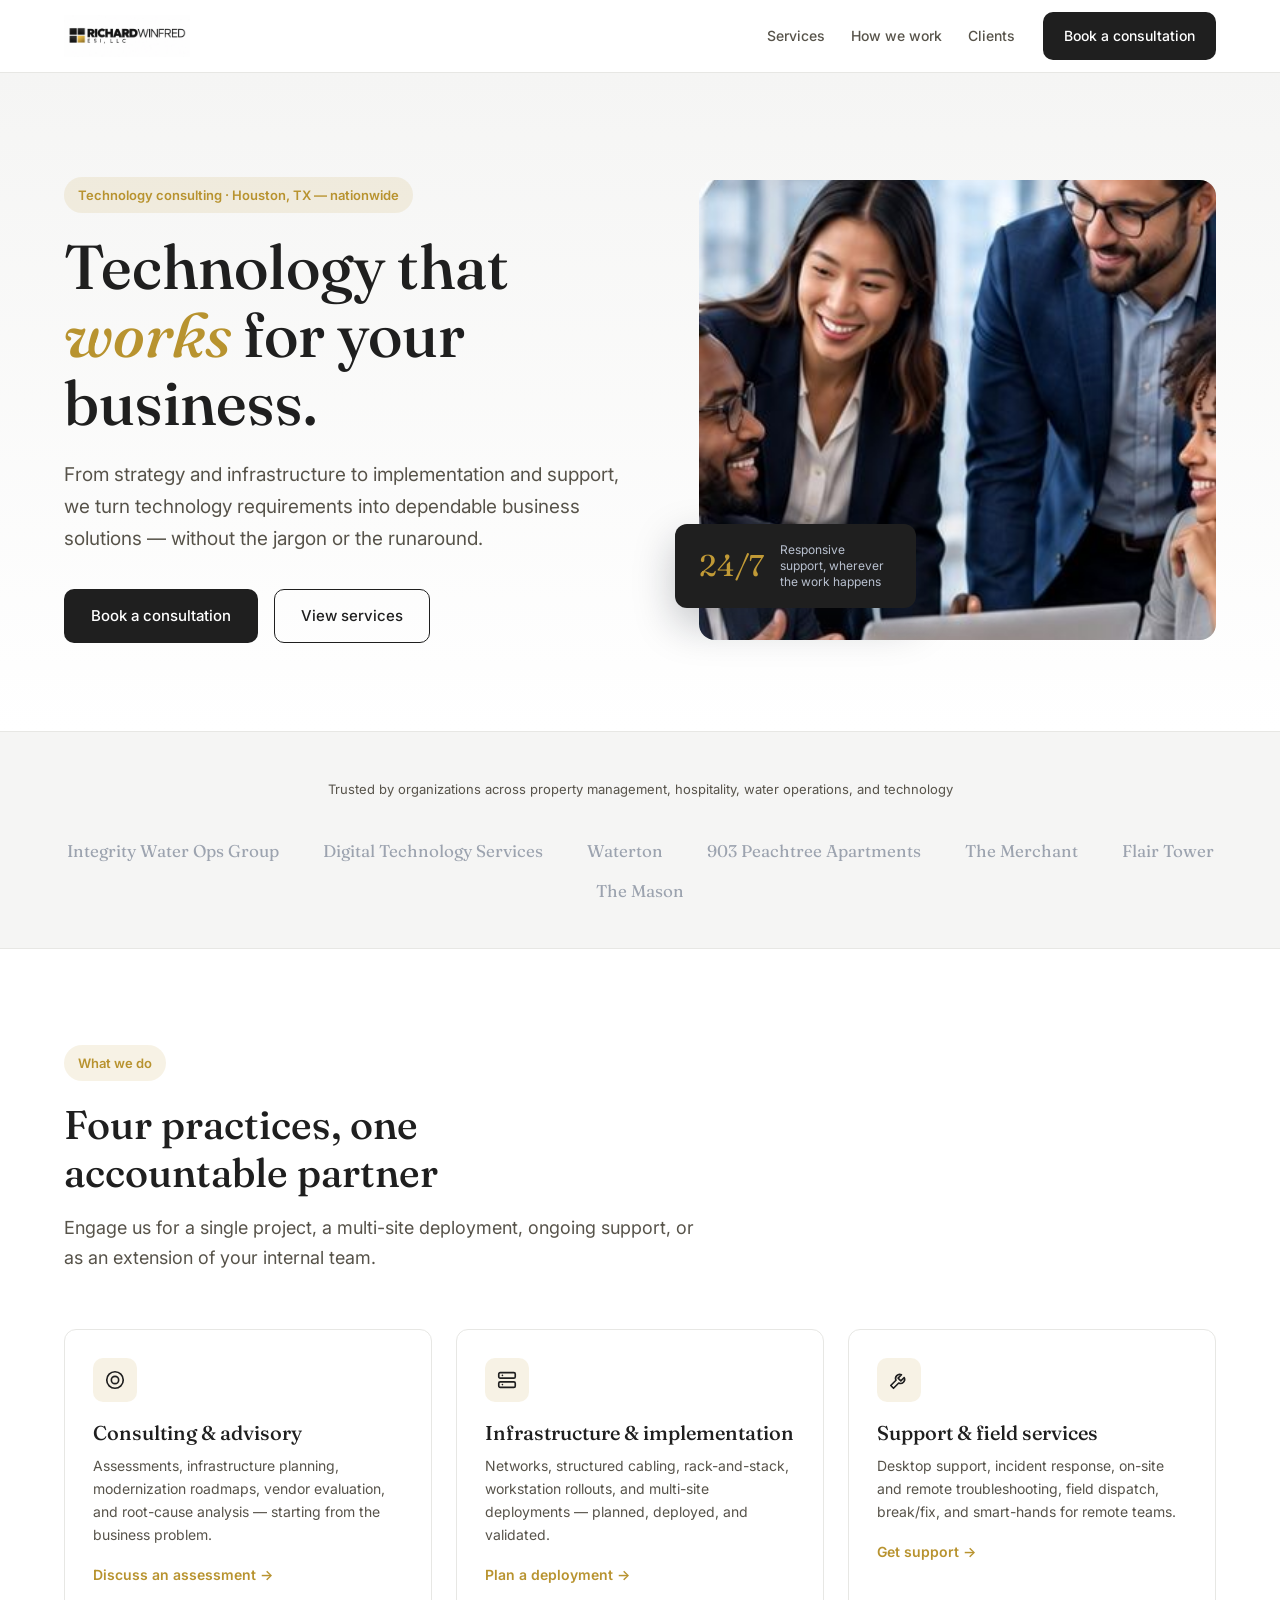
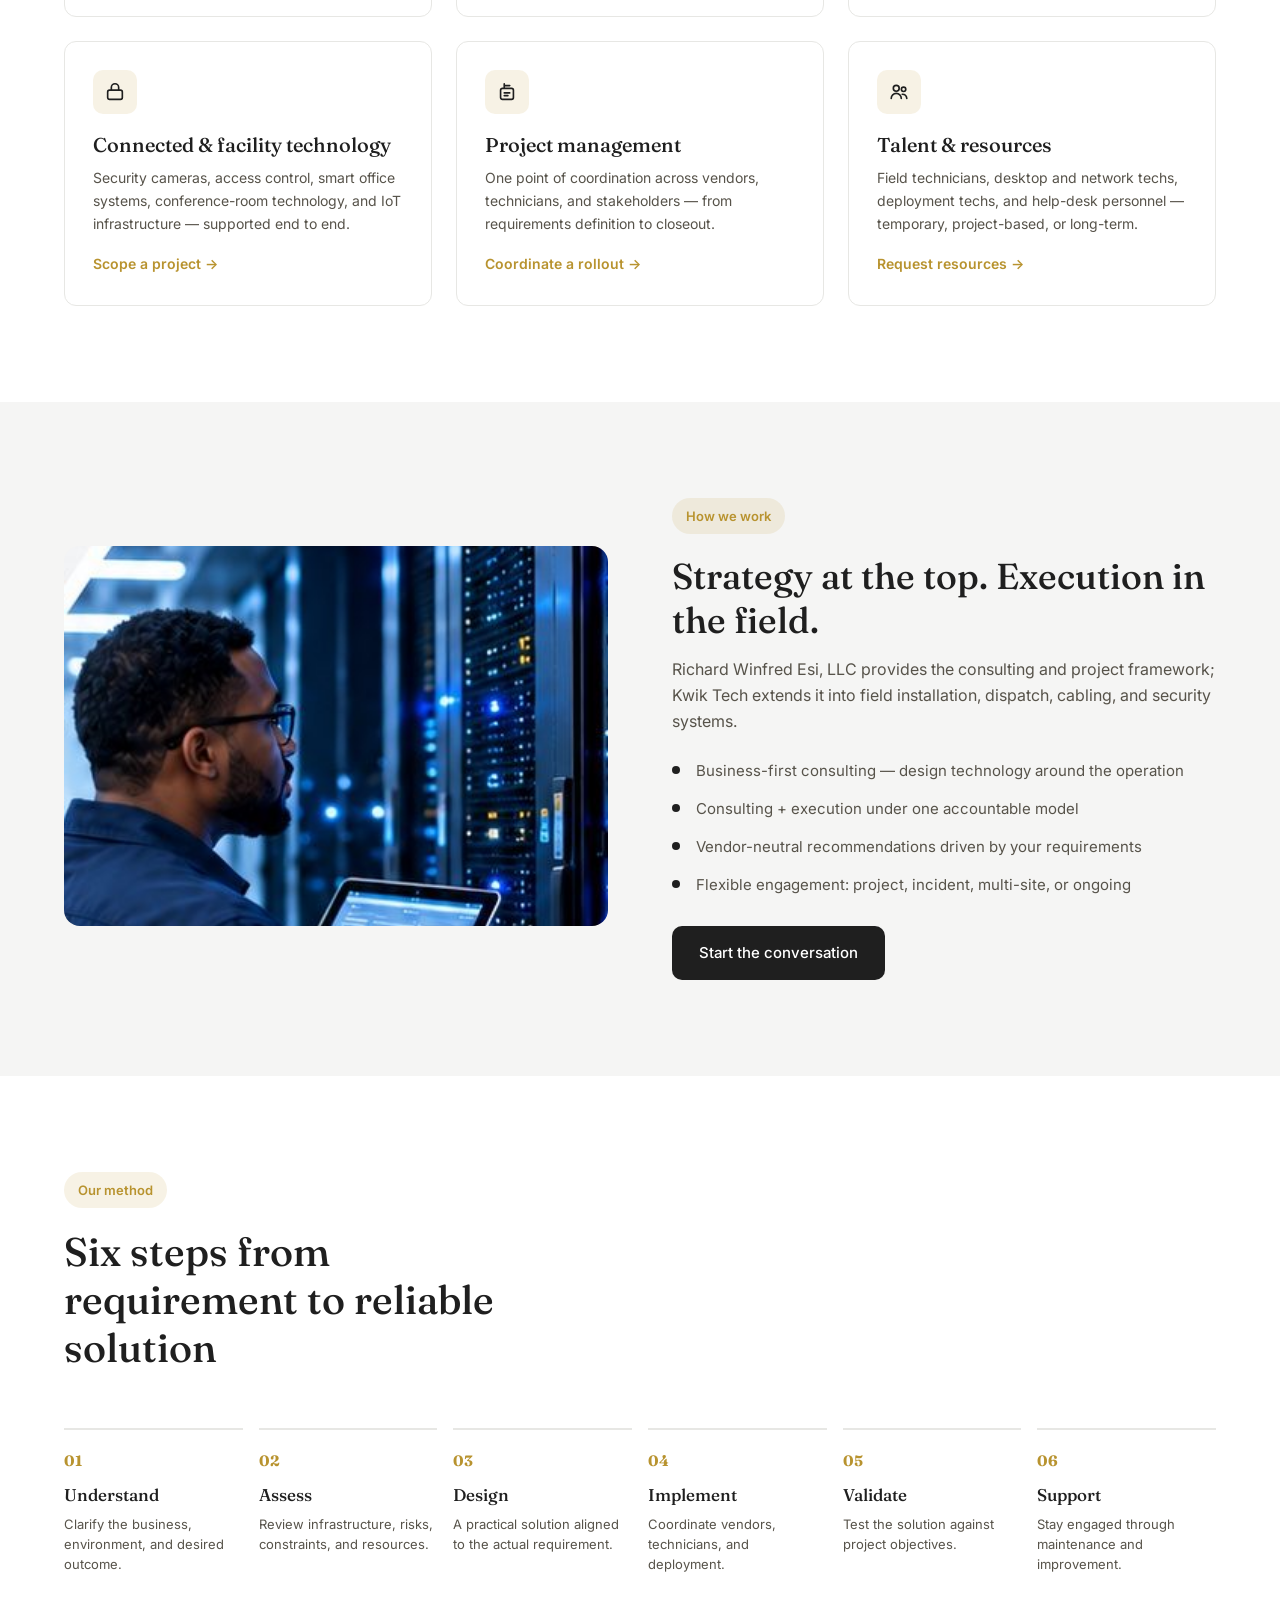
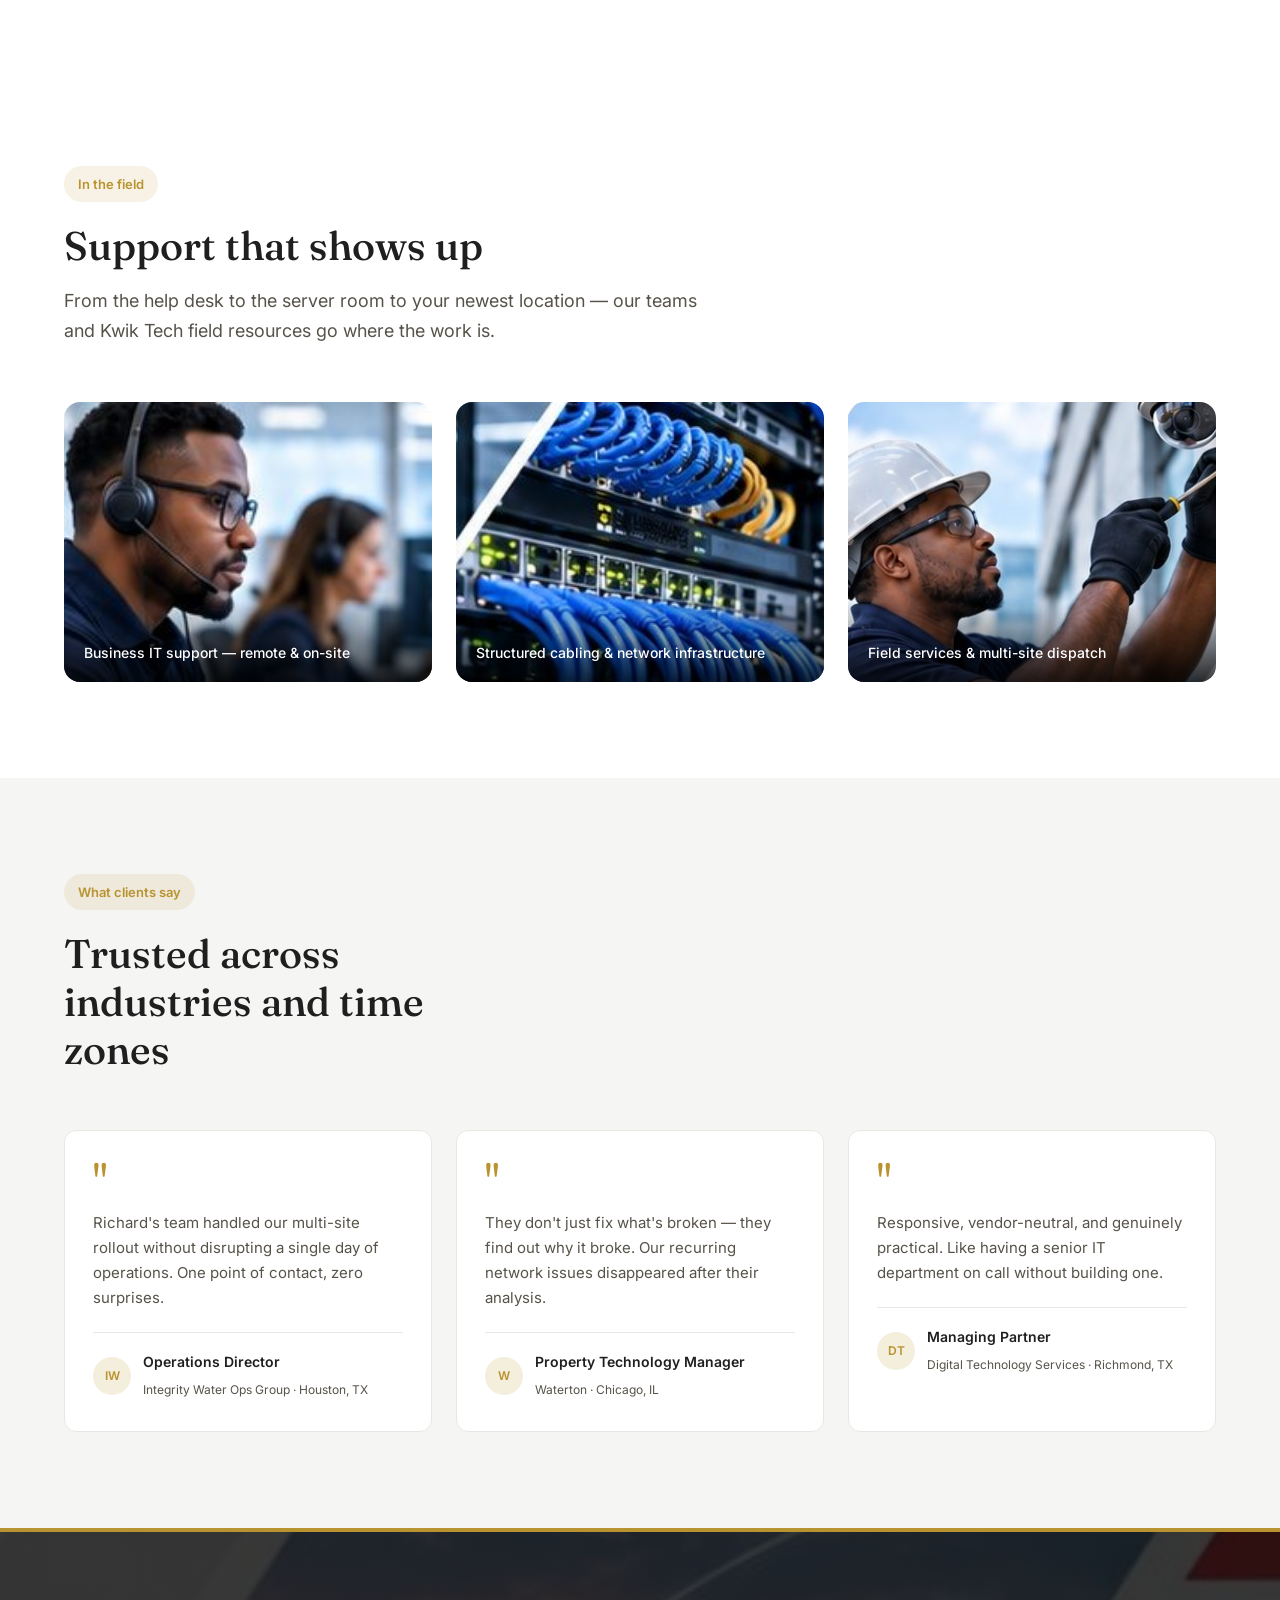
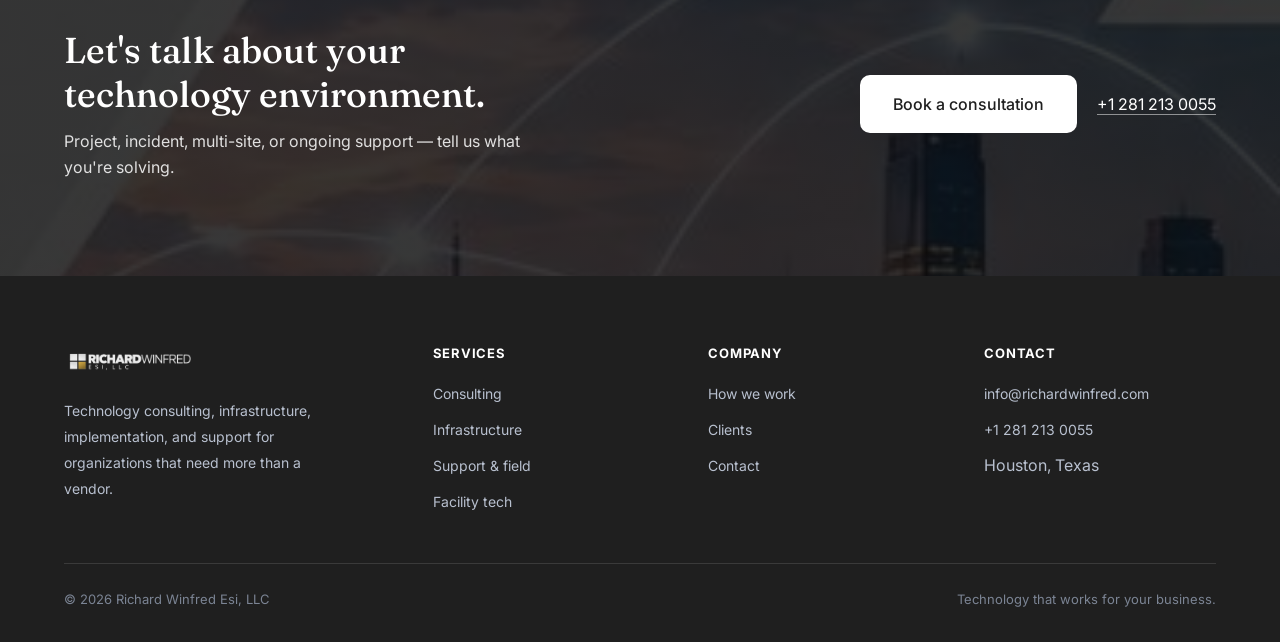
==== index.html @ d6b9a081 "Prepare the static site for an AWS Lightsail deploy. Serve the brochure with nginx and Certbot, and " ====
<!DOCTYPE html>
<html lang="en"><head>
<meta charset="UTF-8"><meta name="viewport" content="width=device-width, initial-scale=1.0">
<title>Richard Winfred Esi, LLC — Technology Consulting, Infrastructure &amp; Support</title>
<meta name="description" content="Houston-based technology consulting, infrastructure, implementation, and support. Richard Winfred Esi, LLC turns technology requirements into dependable business solutions.">
<meta name="theme-color" content="#1f1f1f">
<link rel="canonical" href="https://richardwinfred.com/">
<meta property="og:type" content="website">
<meta property="og:site_name" content="Richard Winfred Esi, LLC">
<meta property="og:title" content="Richard Winfred Esi, LLC — Technology Consulting, Infrastructure &amp; Support">
<meta property="og:description" content="Technology consulting, infrastructure, implementation, and support for organizations that need more than a vendor.">
<meta property="og:url" content="https://richardwinfred.com/">
<meta property="og:image" content="https://richardwinfred.com/assets/img/hero-team.jpg">
<meta name="twitter:card" content="summary_large_image">
<link rel="icon" type="image/png" href="assets/img/favicon.png" sizes="32x32">
<link rel="apple-touch-icon" href="assets/img/apple-touch-icon.png">
<link rel="preconnect" href="https://fonts.googleapis.com">
<link rel="preconnect" href="https://fonts.gstatic.com" crossorigin>
<link href="https://fonts.googleapis.com/css2?family=Fraunces:opsz,wght@9..144,400;9..144,500&family=Inter:wght@400;500;600&display=swap" rel="stylesheet">
<link rel="stylesheet" href="assets/css/style.css"></head><body>
<a class="skip" href="#content">Skip to content</a>

<header><div class="wrap nav">
  <a class="logo" href="#top" aria-label="Richard Winfred Esi, LLC home"><img src="assets/img/logo.png" alt="Richard Winfred Esi, LLC" width="640" height="213"></a>
  <button class="nav-toggle" type="button" aria-expanded="false" aria-controls="site-nav" aria-label="Menu"><span></span><span></span><span></span></button>
  <nav id="site-nav" class="nav-links" aria-label="Primary"><a href="#services">Services</a><a href="#work">How we work</a><a href="#clients">Clients</a></nav>
  <a class="btn btn-p" href="#contact">Book a consultation</a>
</div></header>

<main id="content">

<section class="hero" id="top"><div class="wrap hero-grid">
  <div class="reveal">
    <span class="eyebrow">Technology consulting · Houston, TX — nationwide</span>
    <h1>Technology that <em>works</em> for your business.</h1>
    <p>From strategy and infrastructure to implementation and support, we turn technology requirements into dependable business solutions — without the jargon or the runaround.</p>
    <div class="hero-ctas"><a class="btn btn-p" href="#contact">Book a consultation</a><a class="btn btn-o" href="#services">View services</a></div>
  </div>
  <div class="hero-media reveal">
    <img src="assets/img/hero-team.jpg" alt="Richard Winfred Esi consulting team collaborating with a client" width="349" height="383" fetchpriority="high">
    <div class="hero-badge"><span class="n">24/7</span><span class="c">Responsive support, wherever the work happens</span></div>
  </div>
</div></section>

<div class="trust" id="clients"><div class="wrap reveal">
  <p>Trusted by organizations across property management, hospitality, water operations, and technology</p>
  <div><span>Integrity Water Ops Group</span><span>Digital Technology Services</span><span>Waterton</span><span>903 Peachtree Apartments</span><span>The Merchant</span><span>Flair Tower</span><span>The Mason</span></div>
</div></div>

<section id="services"><div class="wrap">
  <div class="reveal"><span class="eyebrow">What we do</span><h2 class="sec-title">Four practices, one accountable partner</h2>
  <p class="sec-lead">Engage us for a single project, a multi-site deployment, ongoing support, or as an extension of your internal team.</p></div>
  <div class="cards">
    <div class="card reveal"><div class="ic"><svg viewBox="0 0 24 24"><circle cx="12" cy="12" r="9"/><circle cx="12" cy="12" r="4"/></svg></div><h3>Consulting &amp; advisory</h3><p>Assessments, infrastructure planning, modernization roadmaps, vendor evaluation, and root-cause analysis — starting from the business problem.</p><a href="#contact">Discuss an assessment →</a></div>
    <div class="card reveal"><div class="ic"><svg viewBox="0 0 24 24"><rect x="3" y="4" width="18" height="6" rx="1.5"/><rect x="3" y="14" width="18" height="6" rx="1.5"/><path d="M7 7h.01M7 17h.01"/></svg></div><h3>Infrastructure &amp; implementation</h3><p>Networks, structured cabling, rack-and-stack, workstation rollouts, and multi-site deployments — planned, deployed, and validated.</p><a href="#contact">Plan a deployment →</a></div>
    <div class="card reveal"><div class="ic"><svg viewBox="0 0 24 24"><path d="M14.7 6.3a4.5 4.5 0 0 0-6 6L3 18l3 3 5.7-5.7a4.5 4.5 0 0 0 6-6L14 13l-3-3 3.7-3.7z"/></svg></div><h3>Support &amp; field services</h3><p>Desktop support, incident response, on-site and remote troubleshooting, field dispatch, break/fix, and smart-hands for remote teams.</p><a href="#contact">Get support →</a></div>
    <div class="card reveal"><div class="ic"><svg viewBox="0 0 24 24"><rect x="4" y="10" width="16" height="10" rx="2"/><path d="M8 10V7a4 4 0 0 1 8 0v3"/></svg></div><h3>Connected &amp; facility technology</h3><p>Security cameras, access control, smart office systems, conference-room technology, and IoT infrastructure — supported end to end.</p><a href="#contact">Scope a project →</a></div>
    <div class="card reveal"><div class="ic"><svg viewBox="0 0 24 24"><path d="M9 5h6M9 3v4"/><rect x="5" y="8" width="14" height="12" rx="2"/><path d="M9 13h6M9 16h4"/></svg></div><h3>Project management</h3><p>One point of coordination across vendors, technicians, and stakeholders — from requirements definition to closeout.</p><a href="#contact">Coordinate a rollout →</a></div>
    <div class="card reveal"><div class="ic"><svg viewBox="0 0 24 24"><circle cx="9" cy="8" r="3.2"/><path d="M3.5 19a5.5 5.5 0 0 1 11 0"/><circle cx="17" cy="9" r="2.4"/><path d="M15.5 14.5a5 5 0 0 1 5 4.5"/></svg></div><h3>Talent &amp; resources</h3><p>Field technicians, desktop and network techs, deployment techs, and help-desk personnel — temporary, project-based, or long-term.</p><a href="#contact">Request resources →</a></div>
  </div>
</div></section>

<section class="feature" id="work"><div class="wrap feature-in">
  <div class="reveal"><img src="assets/img/feature-server.jpg" alt="Engineer reviewing infrastructure in a server room" width="360" height="270"></div>
  <div class="reveal">
    <span class="eyebrow">How we work</span>
    <h2>Strategy at the top. Execution in the field.</h2>
    <p class="lead">Richard Winfred Esi, LLC provides the consulting and project framework; Kwik Tech extends it into field installation, dispatch, cabling, and security systems.</p>
    <ul><li>Business-first consulting — design technology around the operation</li><li>Consulting + execution under one accountable model</li><li>Vendor-neutral recommendations driven by your requirements</li><li>Flexible engagement: project, incident, multi-site, or ongoing</li></ul>
    <a class="btn btn-p" href="#contact">Start the conversation</a>
  </div>
</div></section>

<section><div class="wrap">
  <div class="reveal"><span class="eyebrow">Our method</span><h2 class="sec-title">Six steps from requirement to reliable solution</h2></div>
  <div class="steps">
    <div class="step reveal"><b>01</b><h3>Understand</h3><p>Clarify the business, environment, and desired outcome.</p></div>
    <div class="step reveal"><b>02</b><h3>Assess</h3><p>Review infrastructure, risks, constraints, and resources.</p></div>
    <div class="step reveal"><b>03</b><h3>Design</h3><p>A practical solution aligned to the actual requirement.</p></div>
    <div class="step reveal"><b>04</b><h3>Implement</h3><p>Coordinate vendors, technicians, and deployment.</p></div>
    <div class="step reveal"><b>05</b><h3>Validate</h3><p>Test the solution against project objectives.</p></div>
    <div class="step reveal"><b>06</b><h3>Support</h3><p>Stay engaged through maintenance and improvement.</p></div>
  </div>
</div></section>

<section><div class="wrap">
  <div class="reveal"><span class="eyebrow">In the field</span><h2 class="sec-title">Support that shows up</h2>
  <p class="sec-lead">From the help desk to the server room to your newest location — our teams and Kwik Tech field resources go where the work is.</p></div>
  <div class="pstrip">
    <figure class="reveal"><img src="assets/img/field-support.jpg" alt="Business IT support team" width="415" height="155"><figcaption>Business IT support — remote &amp; on-site</figcaption></figure>
    <figure class="reveal"><img src="assets/img/field-cabling.jpg" alt="Structured cabling and network infrastructure" width="245" height="270"><figcaption>Structured cabling &amp; network infrastructure</figcaption></figure>
    <figure class="reveal"><img src="assets/img/field-install.jpg" alt="Field technician installing a security camera" width="351" height="360"><figcaption>Field services &amp; multi-site dispatch</figcaption></figure>
  </div>
</div></section>

<section class="band"><div class="wrap">
  <div class="reveal"><span class="eyebrow">What clients say</span><h2 class="sec-title">Trusted across industries and time zones</h2></div>
  <div class="quotes">
    <div class="quote reveal"><span class="qm">"</span><p>Richard's team handled our multi-site rollout without disrupting a single day of operations. One point of contact, zero surprises.</p><div class="who"><span class="avatar">IW</span><div><b>Operations Director</b><span>Integrity Water Ops Group · Houston, TX</span></div></div></div>
    <div class="quote reveal"><span class="qm">"</span><p>They don't just fix what's broken — they find out why it broke. Our recurring network issues disappeared after their analysis.</p><div class="who"><span class="avatar">W</span><div><b>Property Technology Manager</b><span>Waterton · Chicago, IL</span></div></div></div>
    <div class="quote reveal"><span class="qm">"</span><p>Responsive, vendor-neutral, and genuinely practical. Like having a senior IT department on call without building one.</p><div class="who"><span class="avatar">DT</span><div><b>Managing Partner</b><span>Digital Technology Services · Richmond, TX</span></div></div></div>
  </div>
</div></section>

<section class="cta" id="contact"><div class="wrap cta-in">
  <div class="reveal"><h2>Let's talk about your technology environment.</h2><p>Project, incident, multi-site, or ongoing support — tell us what you're solving.</p></div>
  <div class="reveal"><a class="btn btn-w" href="mailto:info@richardwinfred.com">Book a consultation</a><a class="tel" href="tel:+12812130055">+1 281 213 0055</a></div>
</div></section>

</main>

<footer><div class="wrap">
  <div class="fg">
    <div><img class="fb-logo" src="assets/img/logo-white.png" alt="Richard Winfred Esi, LLC" width="640" height="213"><p>Technology consulting, infrastructure, implementation, and support for organizations that need more than a vendor.</p></div>
    <div><h4>Services</h4><ul><li><a href="#services">Consulting</a></li><li><a href="#services">Infrastructure</a></li><li><a href="#services">Support &amp; field</a></li><li><a href="#services">Facility tech</a></li></ul></div>
    <div><h4>Company</h4><ul><li><a href="#work">How we work</a></li><li><a href="#clients">Clients</a></li><li><a href="#contact">Contact</a></li></ul></div>
    <div><h4>Contact</h4><ul><li><a href="mailto:info@richardwinfred.com">info@richardwinfred.com</a></li><li><a href="tel:+12812130055">+1 281 213 0055</a></li><li>Houston, Texas</li></ul></div>
  </div>
  <div class="fbot"><span>© 2026 Richard Winfred Esi, LLC</span><span>Technology that works for your business.</span></div>
</div></footer>

<script src="assets/js/main.js"></script>
</body></html>
---- assets/css/style.css ----
:root{--paper:#ffffff;--muted:#f5f5f4;--ink:#1f1f1f;--ink2:#57534a;--cobalt:#1f1f1f;--cobalt2:#000000;--gold:#b8932f;--gold2:#c19a36;--tint:rgba(184,147,47,.12);--line:#e7e7e4}
*{margin:0;padding:0;box-sizing:border-box}
body{font-family:"Inter",system-ui,sans-serif;font-size:16px;line-height:26px;color:var(--ink2);background:var(--paper);-webkit-font-smoothing:antialiased}
h1,h2,h3{font-family:"Fraunces",Georgia,serif;font-weight:500;color:var(--ink)}
.wrap{max-width:1200px;margin:0 auto;padding:0 24px}
section{padding:96px 0}
.eyebrow{display:inline-block;font-size:13px;font-weight:600;color:var(--gold);background:rgba(184,147,47,.12);border-radius:999px;padding:5px 14px;margin-bottom:20px}
.sec-title{font-size:40px;line-height:48px;max-width:18ch}
.sec-lead{font-size:18px;line-height:30px;max-width:58ch;margin-top:16px}
.btn{display:inline-flex;align-items:center;gap:8px;font-size:15px;font-weight:500;padding:13px 26px;border-radius:10px;text-decoration:none;transition:all .2s;border:1px solid transparent;cursor:pointer}
.btn-p{background:var(--cobalt);color:#fff}.btn-p:hover{background:var(--cobalt2)}
.btn-o{border-color:var(--ink);color:var(--ink)}.btn-o:hover{background:var(--ink);color:#fff}
.reveal{opacity:0;transform:translateY(24px);transition:opacity .55s ease,transform .55s ease}
.reveal.in{opacity:1;transform:none}
@media (scripting: none),(prefers-reduced-motion: reduce){.reveal{opacity:1;transform:none;transition:none}}
.skip{position:absolute;left:12px;top:12px;transform:translateY(-150%);background:#fff;color:var(--ink);padding:8px 12px;border-radius:8px;z-index:200;text-decoration:none}
.skip:focus{transform:none}
a:focus-visible,button:focus-visible{outline:2px solid var(--gold);outline-offset:3px}
section,.trust{scroll-margin-top:84px}
header{position:sticky;top:0;z-index:100;background:rgba(255,255,255,.92);backdrop-filter:blur(10px);border-bottom:1px solid var(--line)}
.nav{display:flex;align-items:center;height:72px;gap:28px}
.logo{font-family:"Fraunces",serif;font-size:20px;color:var(--ink);text-decoration:none;white-space:nowrap}
.logo img{height:42px;width:auto;display:block}
.logo span{color:var(--cobalt)}
.nav-toggle{display:none;margin-left:auto;width:42px;height:42px;border:1px solid var(--line);border-radius:10px;background:#fff;cursor:pointer;align-items:center;justify-content:center;flex-direction:column;gap:5px;padding:0}
.nav-toggle span{display:block;width:18px;height:2px;background:var(--ink);border-radius:1px;transition:transform .2s,opacity .2s}
.nav-toggle.is-open span:nth-child(1){transform:translateY(7px) rotate(45deg)}
.nav-toggle.is-open span:nth-child(2){opacity:0}
.nav-toggle.is-open span:nth-child(3){transform:translateY(-7px) rotate(-45deg)}
.nav-links{display:flex;gap:26px;margin-left:auto}
.nav-links a{font-size:14px;font-weight:500;color:var(--ink2);text-decoration:none}
.nav-links a:hover{color:var(--ink)}
.nav .btn{padding:10px 20px;font-size:14px}
.nav-end{margin-left:auto}
.hero{padding:104px 0 88px;background:linear-gradient(180deg,var(--muted),var(--paper))}
.hero-grid{display:grid;grid-template-columns:1.05fr .95fr;gap:64px;align-items:center}
.hero h1{font-size:62px;line-height:68px}
.hero h1 em{font-style:italic;color:var(--gold)}
.hero p{font-size:19px;line-height:32px;margin-top:22px;max-width:50ch}
.hero-ctas{display:flex;gap:16px;margin-top:34px;flex-wrap:wrap}
.hero-media{position:relative}
.hero-media img{width:100%;height:460px;object-fit:cover;border-radius:16px;display:block}
.hero-badge{position:absolute;left:-24px;bottom:32px;background:var(--ink);color:#fff;border-radius:12px;padding:18px 24px;display:flex;gap:16px;align-items:center;box-shadow:0 16px 40px rgba(17,24,39,.25)}
.hero-badge .n{font-family:"Fraunces",serif;font-size:30px;color:#c19a36}
.hero-badge .c{font-size:12px;line-height:16px;color:#b8c0cf;max-width:14ch}
.pstrip{display:grid;grid-template-columns:repeat(3,1fr);gap:24px;margin-top:56px}
.pstrip figure{border-radius:16px;overflow:hidden;position:relative}
.pstrip img{width:100%;height:280px;object-fit:cover;display:block;transition:transform .4s ease}
.pstrip figure:hover img{transform:scale(1.04)}
.pstrip figcaption{position:absolute;left:0;right:0;bottom:0;background:linear-gradient(transparent,rgba(0,0,0,.78));color:#fff;font-size:14px;font-weight:500;padding:38px 20px 16px}
.trust{padding:44px 0;background:var(--muted);border-block:1px solid var(--line)}
.trust p{font-size:13px;text-align:center;margin-bottom:22px}
.trust div{display:flex;flex-wrap:wrap;justify-content:center;gap:14px 44px}
.trust span{font-family:"Fraunces",serif;font-size:17px;color:#9ca3af;transition:color .2s}
.trust span:hover{color:var(--ink)}
.cards{display:grid;grid-template-columns:repeat(3,1fr);gap:24px;margin-top:56px}
.card{border:1px solid var(--line);border-radius:12px;padding:28px;background:#fff;transition:all .2s;position:relative;overflow:hidden}
.card::before{content:"";position:absolute;inset:0 0 auto 0;height:3px;background:var(--gold);transform:scaleX(0);transform-origin:left;transition:transform .25s}
.card:hover{transform:translateY(-4px);box-shadow:0 12px 28px rgba(17,24,39,.08)}
.card:hover::before{transform:scaleX(1)}
.card .ic{width:44px;height:44px;border-radius:10px;background:var(--tint);display:flex;align-items:center;justify-content:center;margin-bottom:18px}
.card .ic svg{width:22px;height:22px;stroke:var(--cobalt);fill:none;stroke-width:1.8;stroke-linecap:round;stroke-linejoin:round}
.card h3{font-size:20px;margin-bottom:8px}
.card p{font-size:14px;line-height:23px}
.card a{display:inline-block;font-size:14px;font-weight:600;color:var(--gold);text-decoration:none;margin-top:16px}
.feature{background:var(--muted)}
.feature-in{display:grid;grid-template-columns:1fr 1fr;gap:64px;align-items:center}
.feature img{width:100%;height:380px;object-fit:cover;border-radius:16px}
.feature h2{font-size:36px;line-height:44px}
.feature .lead{margin-top:14px}
.feature .btn{margin-top:28px}
.feature ul{list-style:none;margin-top:24px;display:flex;flex-direction:column;gap:12px}
.feature li{font-size:15px;padding-left:24px;position:relative}
.feature li::before{content:"";position:absolute;left:0;top:8px;width:8px;height:8px;border-radius:50%;background:var(--cobalt)}
.steps{display:grid;grid-template-columns:repeat(6,1fr);gap:16px;margin-top:56px}
.step{border-top:2px solid var(--line);padding-top:18px;transition:border-color .2s}
.step:hover{border-color:var(--gold)}
.step b{font-family:"Fraunces",serif;font-size:15px;color:var(--gold);display:block;margin-bottom:8px}
.step h3{font-size:17px;margin-bottom:6px}
.step p{font-size:13px;line-height:20px}
.quotes{display:grid;grid-template-columns:repeat(3,1fr);gap:24px;margin-top:56px}
.quote{border:1px solid var(--line);border-radius:12px;padding:28px;background:#fff}
.quote .qm{font-family:"Fraunces",serif;font-size:44px;line-height:1;color:var(--gold)}
.quote p{font-size:15px;line-height:25px;margin-top:6px}
.quote .who{display:flex;gap:12px;align-items:center;margin-top:22px;padding-top:16px;border-top:1px solid var(--line)}
.avatar{width:38px;height:38px;border-radius:50%;background:rgba(184,147,47,.16);color:var(--gold);display:flex;align-items:center;justify-content:center;font-size:13px;font-weight:600}
.quote .who b{display:block;font-size:14px;color:var(--ink);font-weight:600}
.quote .who span{font-size:12px}
.band{background:var(--muted)}
.cta{background-color:var(--cobalt);background-image:linear-gradient(rgba(12,12,12,.82),rgba(12,12,12,.82)),url("../img/cta-city.jpg");background-size:cover;background-position:center 35%;color:#fff;border-top:4px solid var(--gold)}
.cta-in{display:flex;align-items:center;justify-content:space-between;gap:48px;flex-wrap:wrap}
.cta h2{color:#fff;font-size:36px;line-height:44px;max-width:20ch}
.cta p{color:rgba(255,255,255,.85);margin-top:12px;max-width:50ch}
.btn-w{background:#fff;color:var(--ink);font-size:16px;padding:15px 32px}
.btn-w:hover{background:var(--muted)}
.cta a.tel{color:#fff;text-decoration:none;border-bottom:1px solid rgba(255,255,255,.5);margin-left:20px}
footer{background:#1f1f1f;color:#b8c0cf;padding:64px 0 30px}
.fg{display:grid;grid-template-columns:1.4fr 1fr 1fr 1fr;gap:44px}
.fb-logo{height:44px;width:auto;display:block}
.fb{font-family:"Fraunces",serif;font-size:20px;color:#fff}.fb span{color:#7ea0f5}
.fg p{font-size:14px;margin-top:14px;max-width:32ch}
.fg h4{color:#fff;font-size:13px;text-transform:uppercase;letter-spacing:.06em;margin-bottom:14px}
.fg ul{list-style:none;display:flex;flex-direction:column;gap:9px}
.fg a{color:#b8c0cf;text-decoration:none;font-size:14px}
.fg a:hover{color:#fff}
.fbot{border-top:1px solid rgba(255,255,255,.12);margin-top:48px;padding-top:22px;display:flex;justify-content:space-between;flex-wrap:wrap;gap:12px;font-size:13px;color:#7b8494}
.missing{min-height:70vh;display:flex;flex-direction:column;justify-content:center;padding:72px 0}
.missing h1{font-size:44px;line-height:52px;margin:16px 0 12px}
.missing p{max-width:46ch}
.missing .btn{margin-top:28px;align-self:flex-start}
@media(max-width:960px){section{padding:72px 0}.hero-grid,.feature-in{grid-template-columns:1fr;gap:40px}.hero h1{font-size:44px;line-height:50px}.sec-title{font-size:32px;line-height:40px}.cards,.quotes{grid-template-columns:1fr 1fr}.steps{grid-template-columns:1fr 1fr}.fg{grid-template-columns:1fr 1fr}.nav{flex-wrap:wrap;height:auto;min-height:72px}.nav-toggle{display:inline-flex}.nav-links{display:none;flex-basis:100%;flex-direction:column;gap:0;margin:0 0 8px;padding-top:8px;border-top:1px solid var(--line)}.nav-links.is-open{display:flex}.nav-links a{padding:12px 0}.nav .btn{margin-left:10px}.nav .nav-end{margin-left:auto}}
@media(max-width:640px){.pstrip{grid-template-columns:1fr}.cards,.quotes,.steps,.fg{grid-template-columns:1fr}.hero-media img{height:300px}.hero-badge{left:12px;right:12px;bottom:12px}}
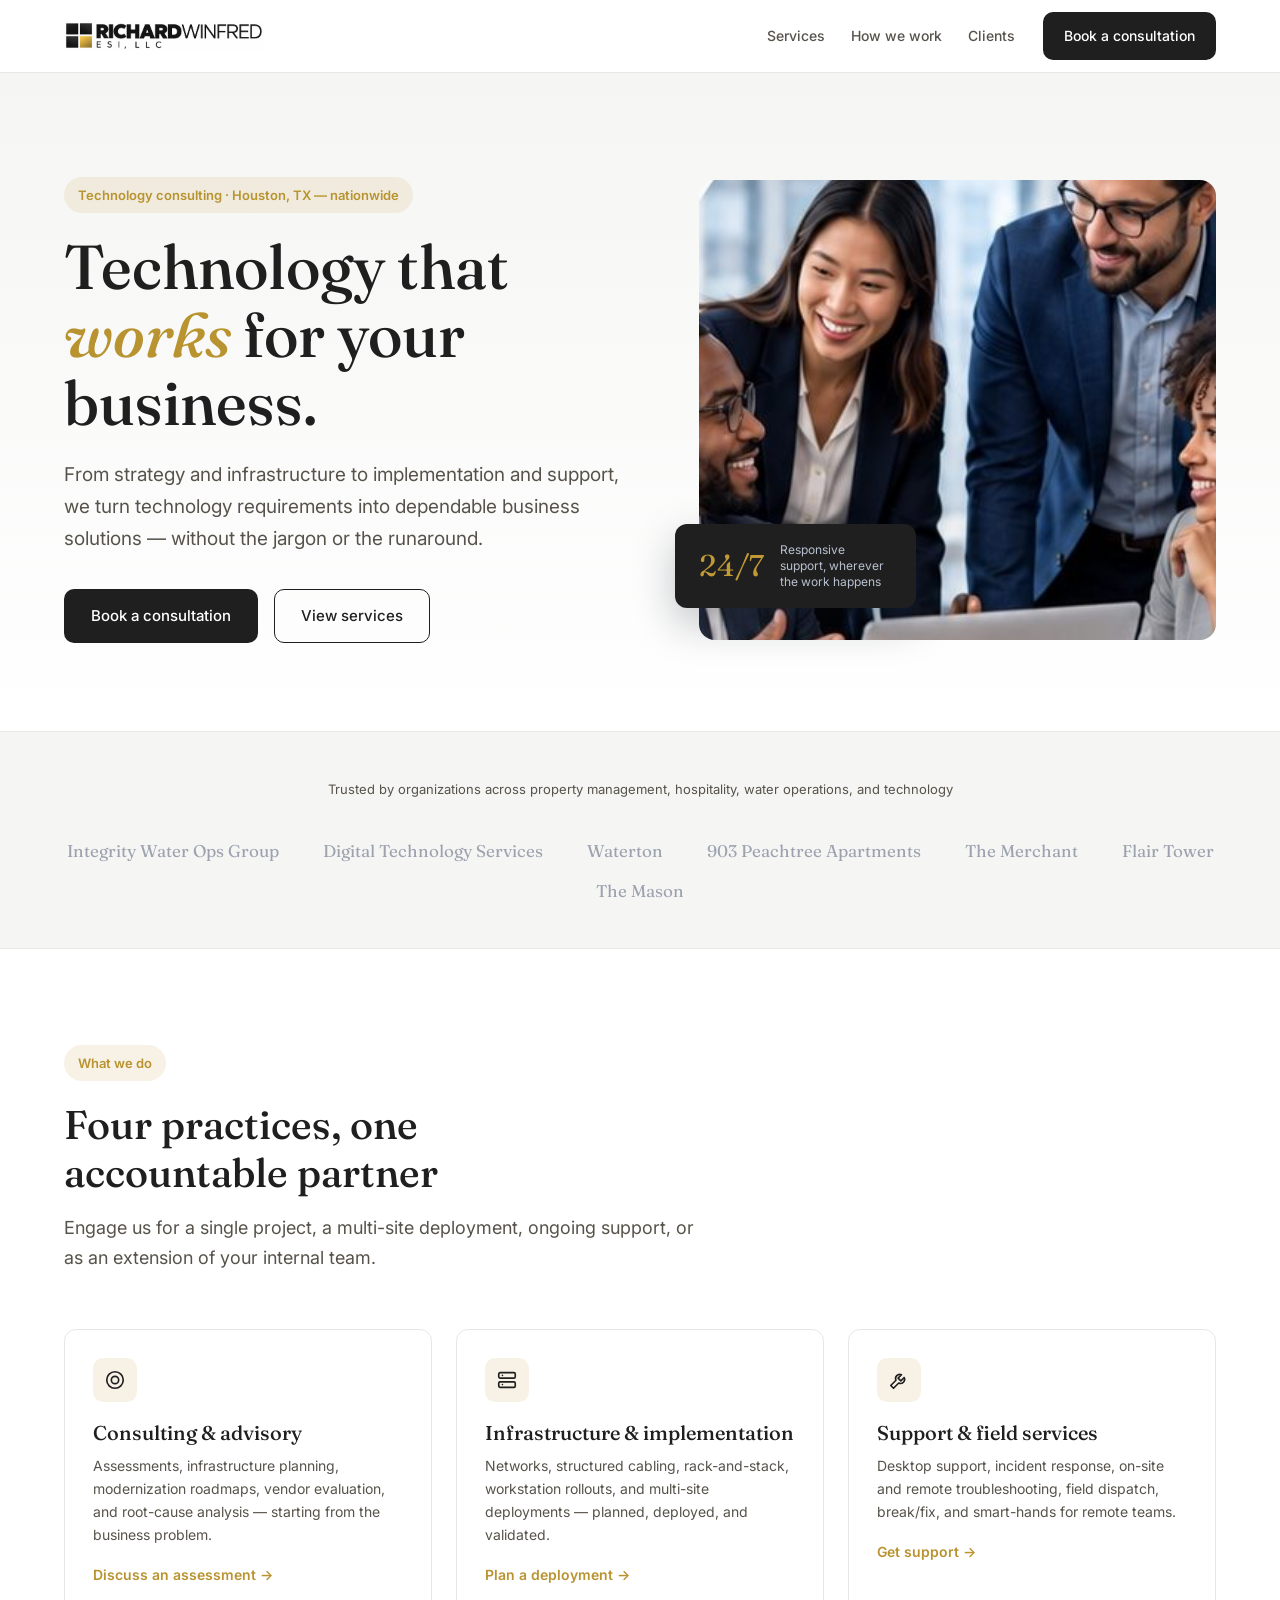
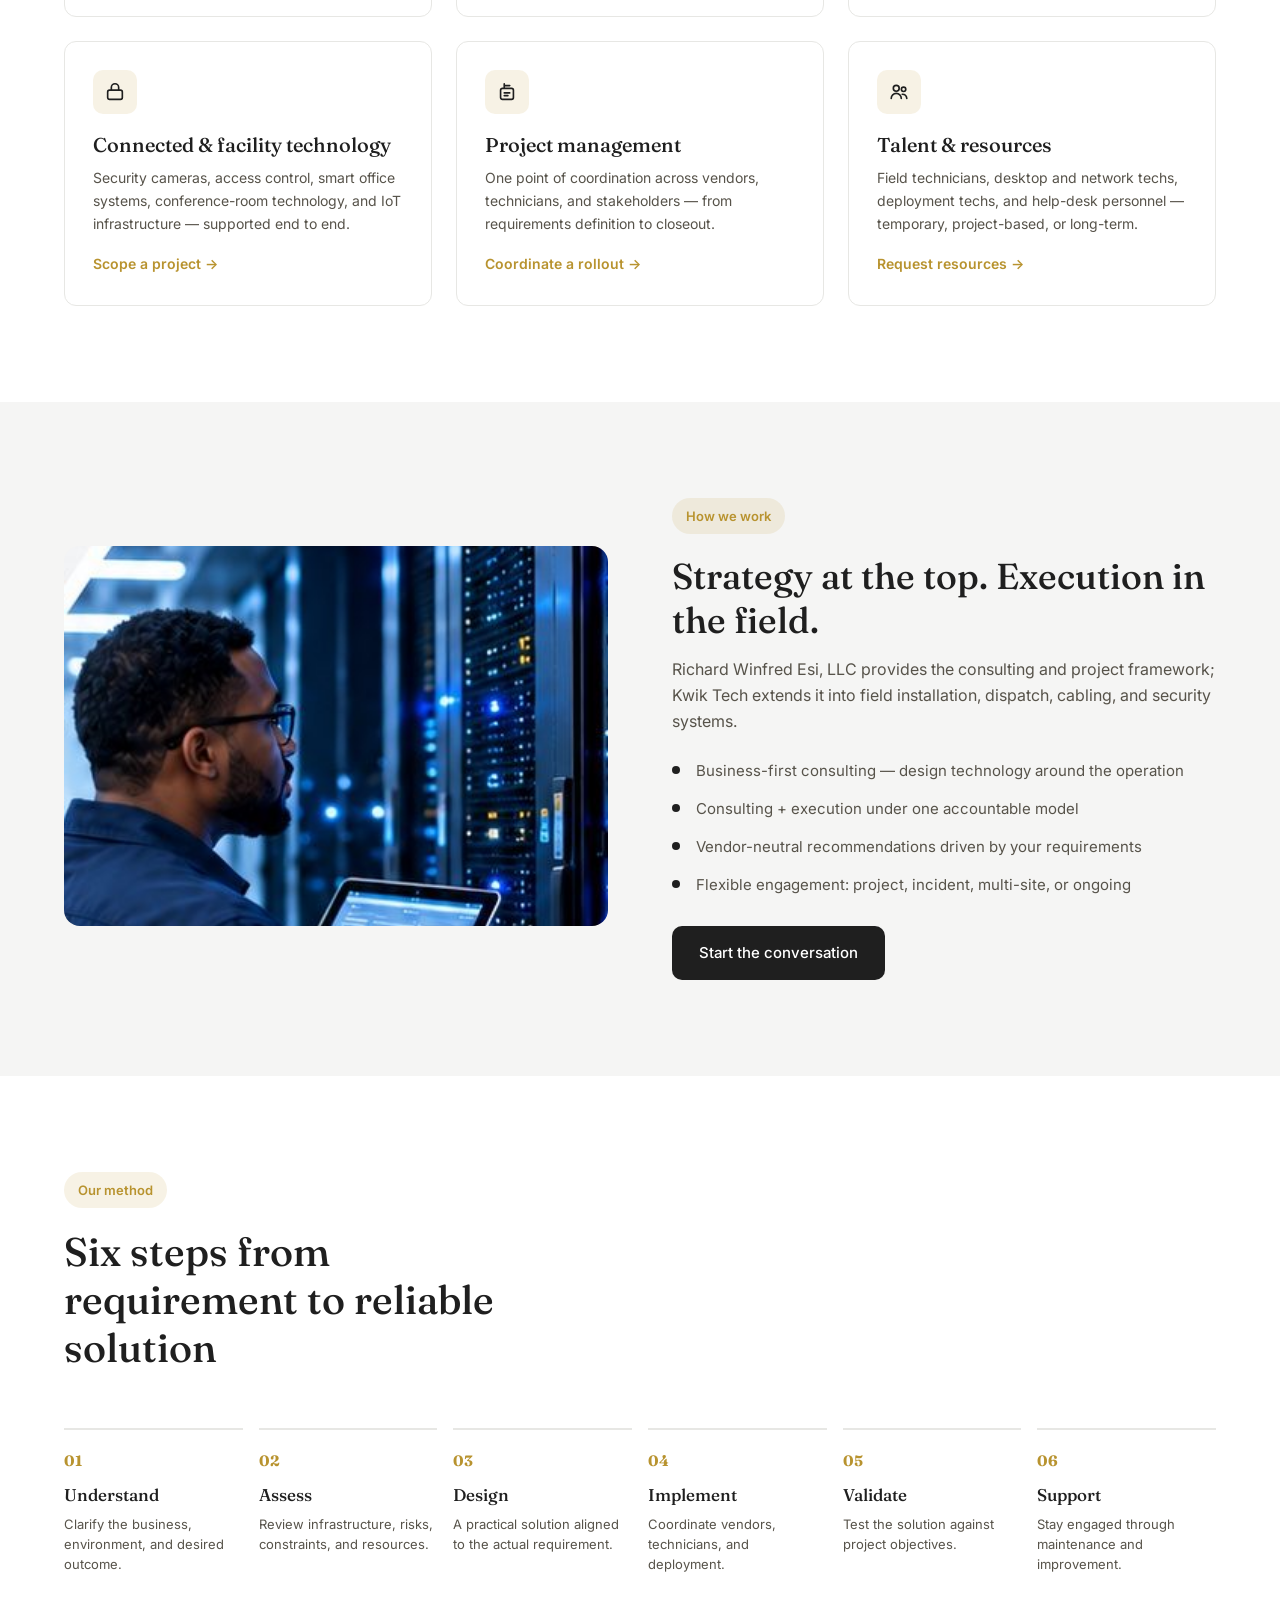
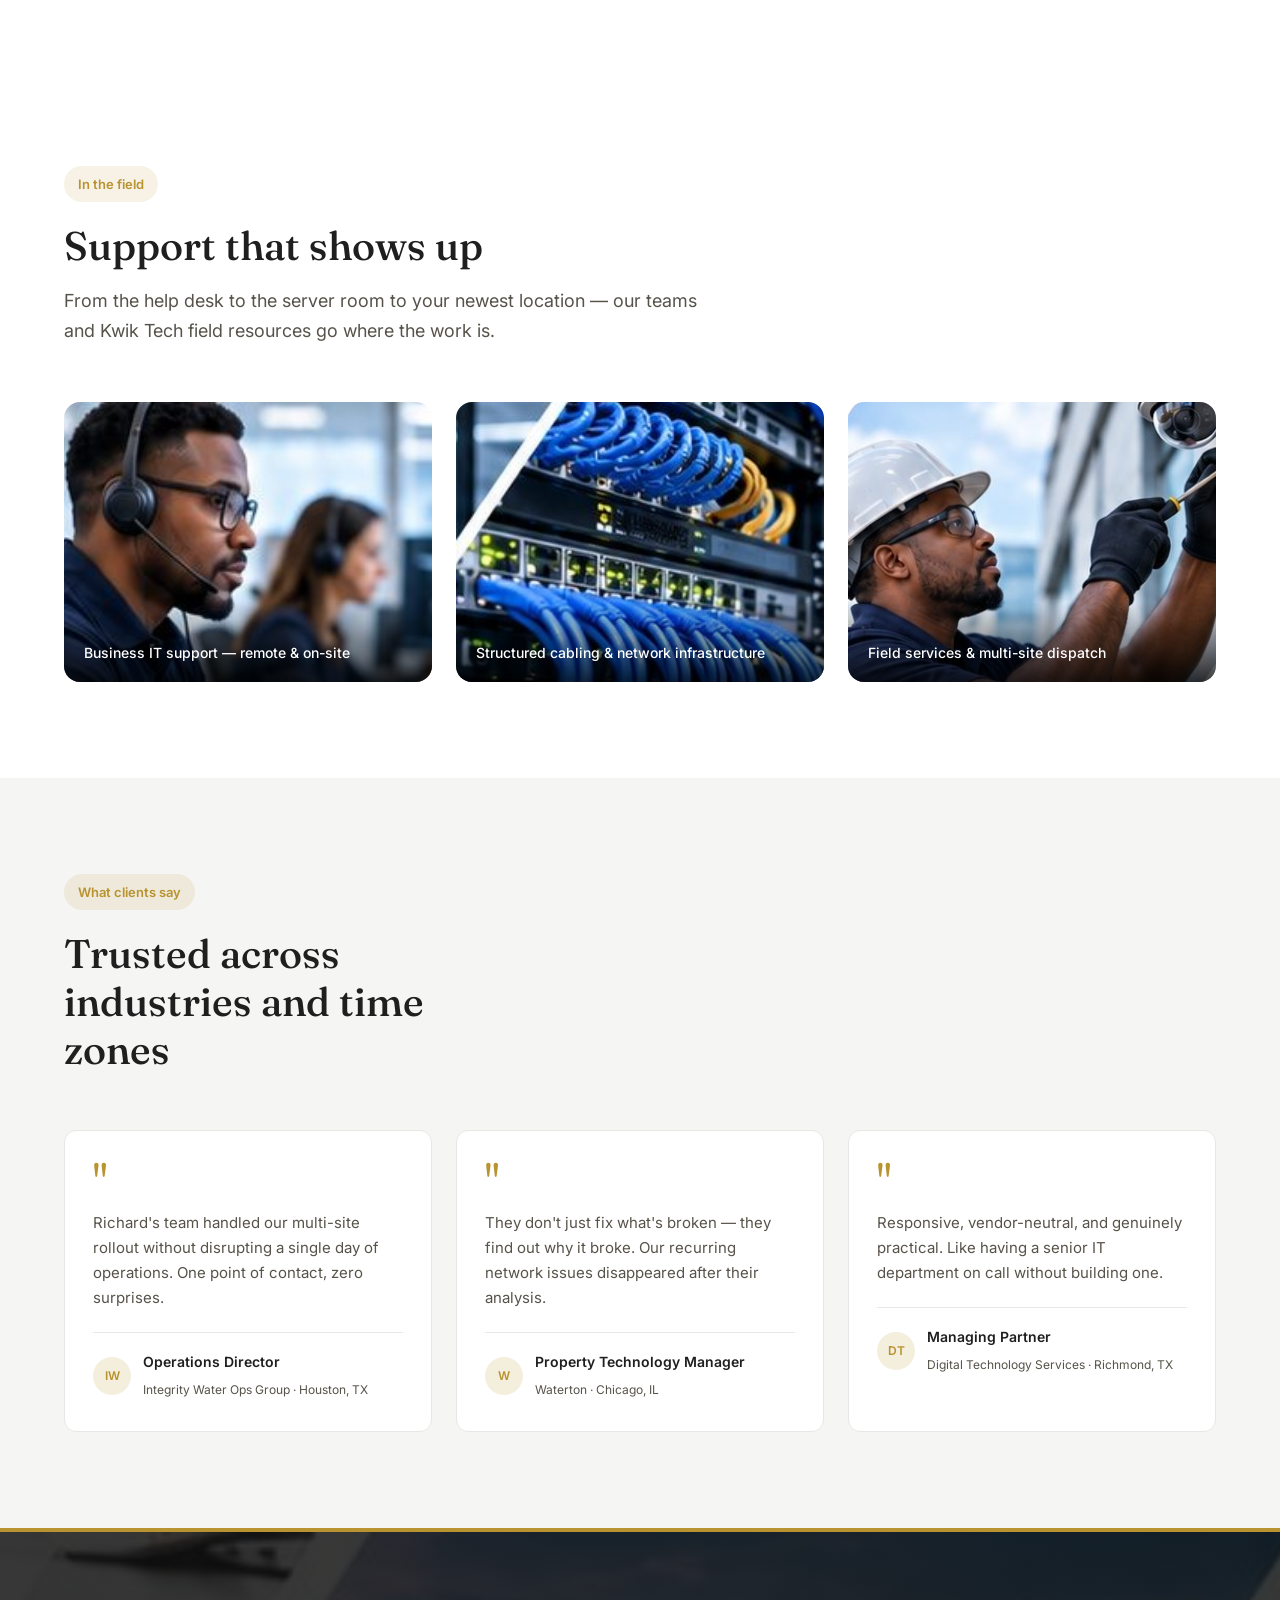
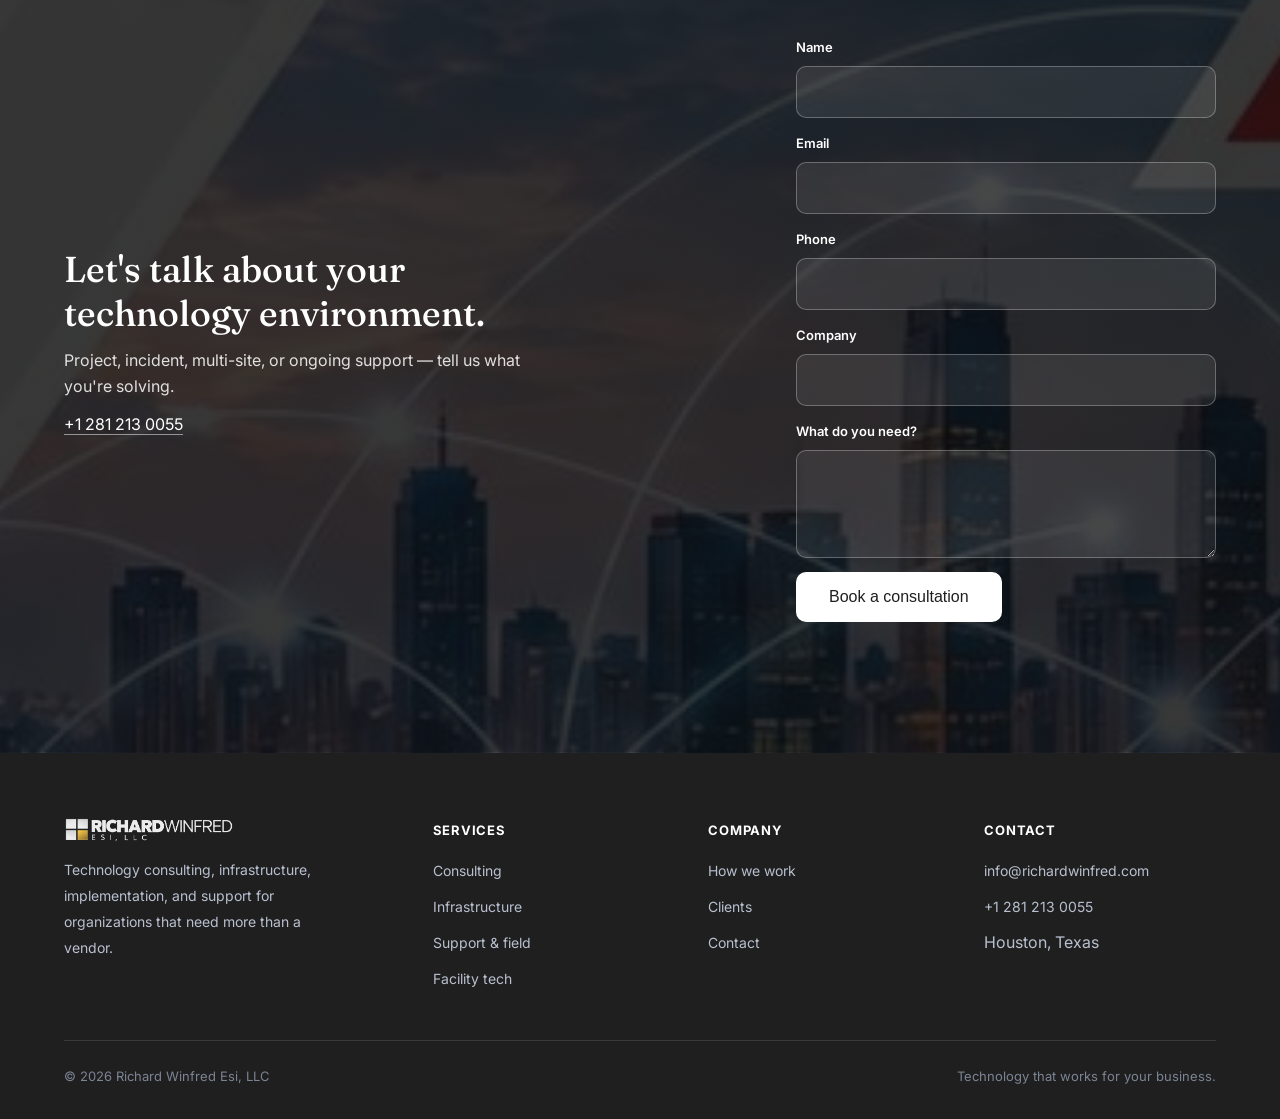
==== commit cc487712: "Shrink both logos and add a consultation form. The header and footer marks are cropped to the artwor" ====
--- a/index.html
+++ b/index.html
@@ -21,7 +21,7 @@
 <a class="skip" href="#content">Skip to content</a>
 
 <header><div class="wrap nav">
-  <a class="logo" href="#top" aria-label="Richard Winfred Esi, LLC home"><img src="assets/img/logo.png" alt="Richard Winfred Esi, LLC" width="640" height="213"></a>
+  <a class="logo" href="#top" aria-label="Richard Winfred Esi, LLC home"><img src="assets/img/logo.png" alt="Richard Winfred Esi, LLC" width="213" height="32"></a>
   <button class="nav-toggle" type="button" aria-expanded="false" aria-controls="site-nav" aria-label="Menu"><span></span><span></span><span></span></button>
   <nav id="site-nav" class="nav-links" aria-label="Primary"><a href="#services">Services</a><a href="#work">How we work</a><a href="#clients">Clients</a></nav>
   <a class="btn btn-p" href="#contact">Book a consultation</a>
@@ -103,15 +103,29 @@
 </div></section>
 
 <section class="cta" id="contact"><div class="wrap cta-in">
-  <div class="reveal"><h2>Let's talk about your technology environment.</h2><p>Project, incident, multi-site, or ongoing support — tell us what you're solving.</p></div>
-  <div class="reveal"><a class="btn btn-w" href="mailto:info@richardwinfred.com">Book a consultation</a><a class="tel" href="tel:+12812130055">+1 281 213 0055</a></div>
+  <div class="reveal"><h2>Let's talk about your technology environment.</h2><p>Project, incident, multi-site, or ongoing support — tell us what you're solving.</p><p class="cta-phone"><a class="tel" href="tel:+12812130055">+1 281 213 0055</a></p></div>
+  <form class="book reveal" id="consult-form" action="/api/consultation" method="post">
+    <label for="consult-name">Name</label>
+    <input id="consult-name" name="name" required maxlength="80" autocomplete="name">
+    <label for="consult-email">Email</label>
+    <input id="consult-email" name="email" type="email" required maxlength="120" autocomplete="email">
+    <label for="consult-phone">Phone</label>
+    <input id="consult-phone" name="phone" type="tel" maxlength="40" autocomplete="tel">
+    <label for="consult-company">Company</label>
+    <input id="consult-company" name="company" maxlength="80" autocomplete="organization">
+    <label for="consult-message">What do you need?</label>
+    <textarea id="consult-message" name="message" required maxlength="2000"></textarea>
+    <div class="hp"><label for="consult-website">Website</label><input id="consult-website" name="website" tabindex="-1" autocomplete="off"></div>
+    <button class="btn btn-w" type="submit">Book a consultation</button>
+    <p class="form-status" id="form-status" role="status"></p>
+  </form>
 </div></section>
 
 </main>
 
 <footer><div class="wrap">
   <div class="fg">
-    <div><img class="fb-logo" src="assets/img/logo-white.png" alt="Richard Winfred Esi, LLC" width="640" height="213"><p>Technology consulting, infrastructure, implementation, and support for organizations that need more than a vendor.</p></div>
+    <div><img class="fb-logo" src="assets/img/logo-white.png" alt="Richard Winfred Esi, LLC" width="173" height="26"><p>Technology consulting, infrastructure, implementation, and support for organizations that need more than a vendor.</p></div>
     <div><h4>Services</h4><ul><li><a href="#services">Consulting</a></li><li><a href="#services">Infrastructure</a></li><li><a href="#services">Support &amp; field</a></li><li><a href="#services">Facility tech</a></li></ul></div>
     <div><h4>Company</h4><ul><li><a href="#work">How we work</a></li><li><a href="#clients">Clients</a></li><li><a href="#contact">Contact</a></li></ul></div>
     <div><h4>Contact</h4><ul><li><a href="mailto:info@richardwinfred.com">info@richardwinfred.com</a></li><li><a href="tel:+12812130055">+1 281 213 0055</a></li><li>Houston, Texas</li></ul></div>
--- a/assets/css/style.css
+++ b/assets/css/style.css
@@ -20,7 +20,7 @@
 header{position:sticky;top:0;z-index:100;background:rgba(255,255,255,.92);backdrop-filter:blur(10px);border-bottom:1px solid var(--line)}
 .nav{display:flex;align-items:center;height:72px;gap:28px}
 .logo{font-family:"Fraunces",serif;font-size:20px;color:var(--ink);text-decoration:none;white-space:nowrap}
-.logo img{height:42px;width:auto;display:block}
+.logo img{height:32px;width:auto;max-width:200px;object-fit:contain;object-position:left center;display:block}
 .logo span{color:var(--cobalt)}
 .nav-toggle{display:none;margin-left:auto;width:42px;height:42px;border:1px solid var(--line);border-radius:10px;background:#fff;cursor:pointer;align-items:center;justify-content:center;flex-direction:column;gap:5px;padding:0}
 .nav-toggle span{display:block;width:18px;height:2px;background:var(--ink);border-radius:1px;transition:transform .2s,opacity .2s}
@@ -93,10 +93,19 @@
 .cta p{color:rgba(255,255,255,.85);margin-top:12px;max-width:50ch}
 .btn-w{background:#fff;color:var(--ink);font-size:16px;padding:15px 32px}
 .btn-w:hover{background:var(--muted)}
-.cta a.tel{color:#fff;text-decoration:none;border-bottom:1px solid rgba(255,255,255,.5);margin-left:20px}
+.cta-phone{margin-top:18px}
+.cta a.tel{color:#fff;text-decoration:none;border-bottom:1px solid rgba(255,255,255,.5)}
+.book{width:min(100%,420px);display:grid;gap:6px}
+.book label{font-size:13px;font-weight:600;color:#fff;margin-top:6px}
+.book input,.book textarea{width:100%;border:1px solid rgba(255,255,255,.28);background:rgba(255,255,255,.08);color:#fff;border-radius:10px;padding:12px 14px;font:inherit}
+.book textarea{min-height:108px;resize:vertical}
+.book input:focus,.book textarea:focus{outline:2px solid var(--gold);outline-offset:1px}
+.book .btn{justify-self:start;margin-top:8px}
+.form-status{min-height:1.2em;font-size:14px;color:#fff}
+.hp{position:absolute;left:-9999px;height:0;overflow:hidden}
 footer{background:#1f1f1f;color:#b8c0cf;padding:64px 0 30px}
 .fg{display:grid;grid-template-columns:1.4fr 1fr 1fr 1fr;gap:44px}
-.fb-logo{height:44px;width:auto;display:block}
+.fb-logo{height:26px;width:auto;max-width:170px;object-fit:contain;object-position:left center;display:block;background:transparent}
 .fb{font-family:"Fraunces",serif;font-size:20px;color:#fff}.fb span{color:#7ea0f5}
 .fg p{font-size:14px;margin-top:14px;max-width:32ch}
 .fg h4{color:#fff;font-size:13px;text-transform:uppercase;letter-spacing:.06em;margin-bottom:14px}
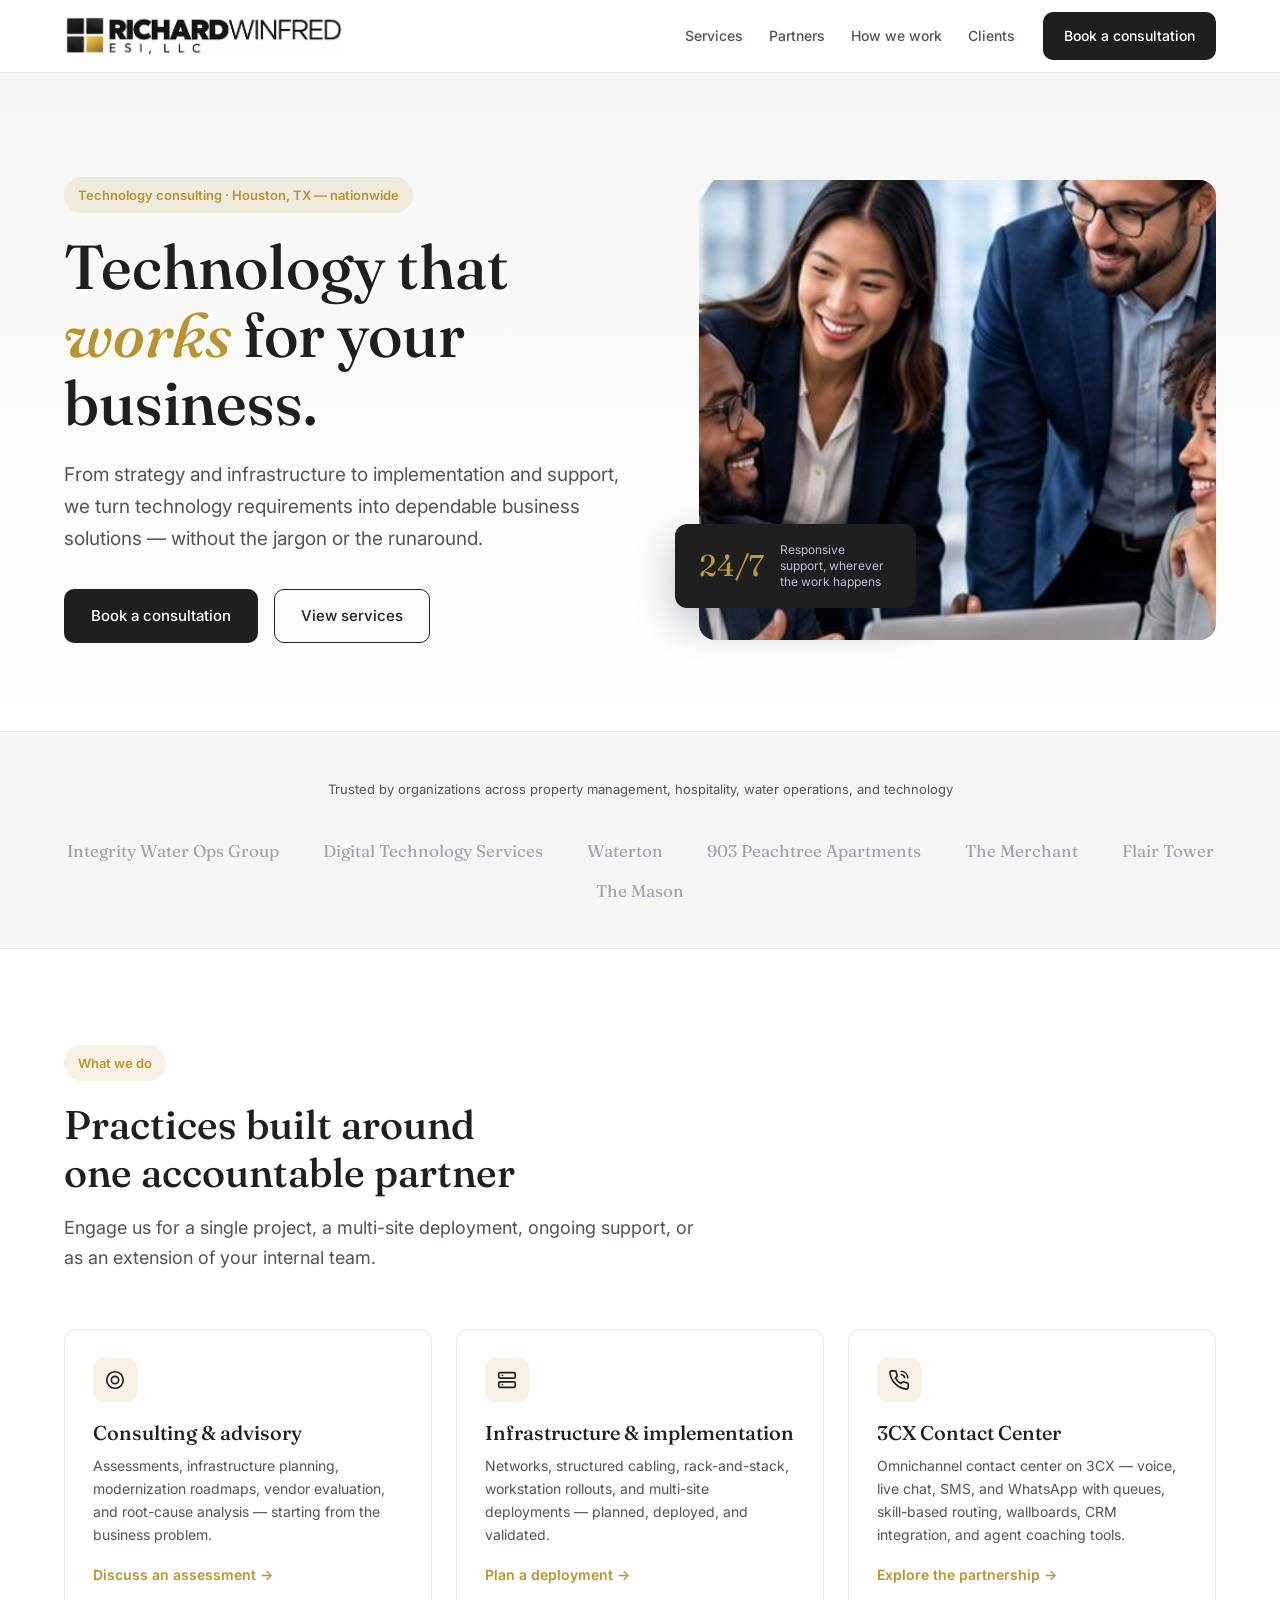
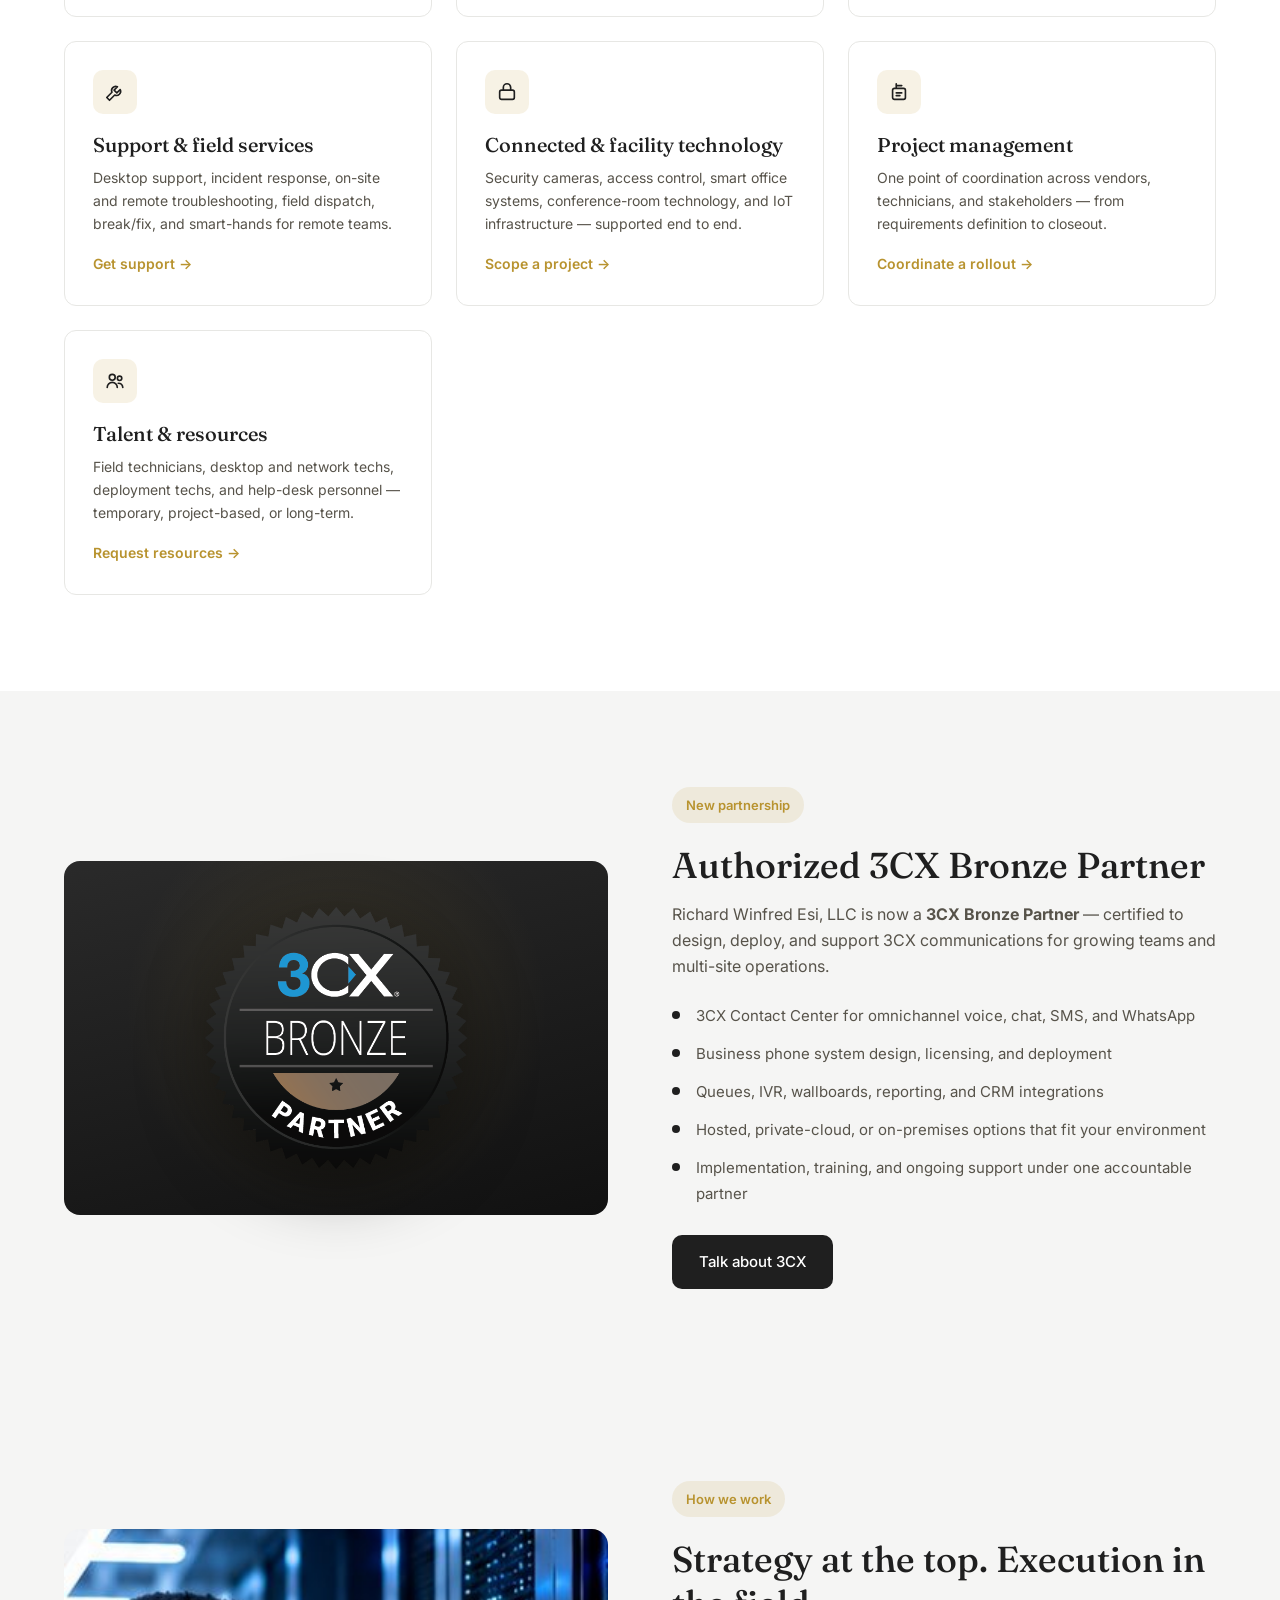
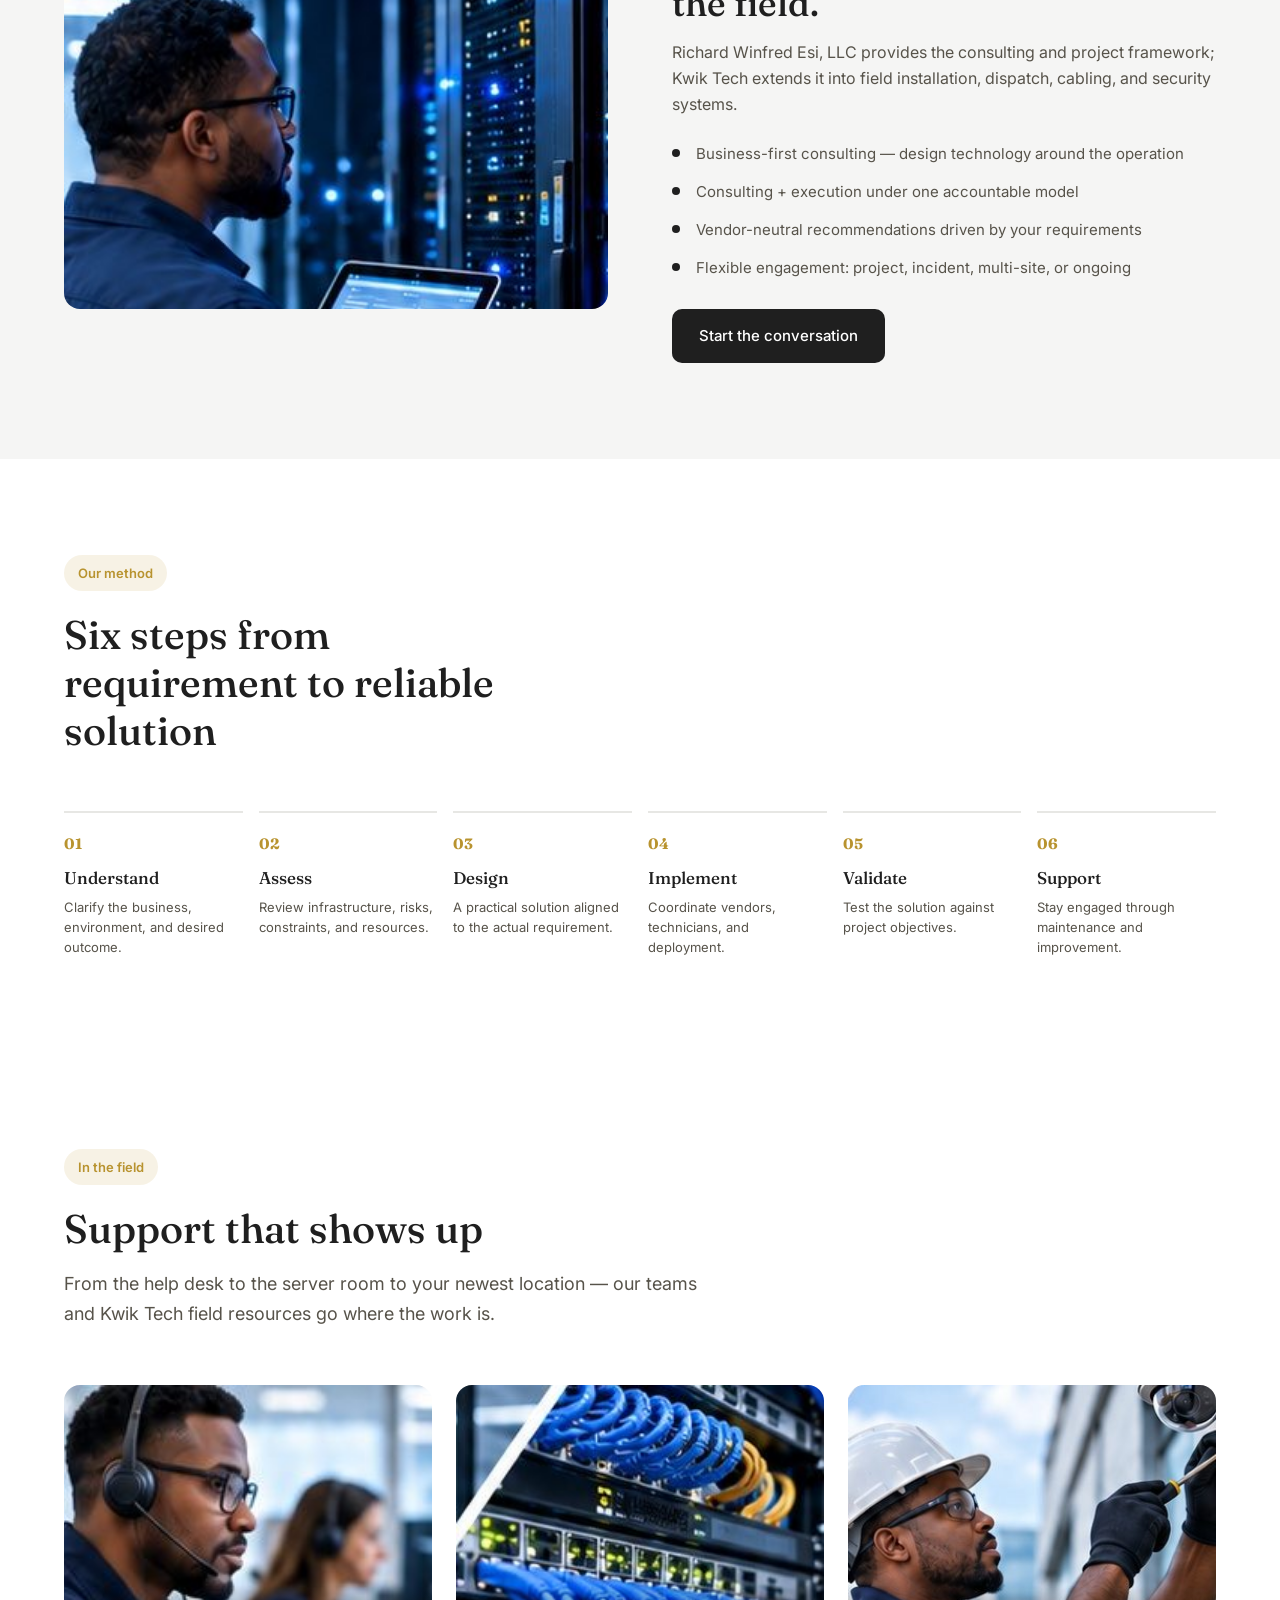
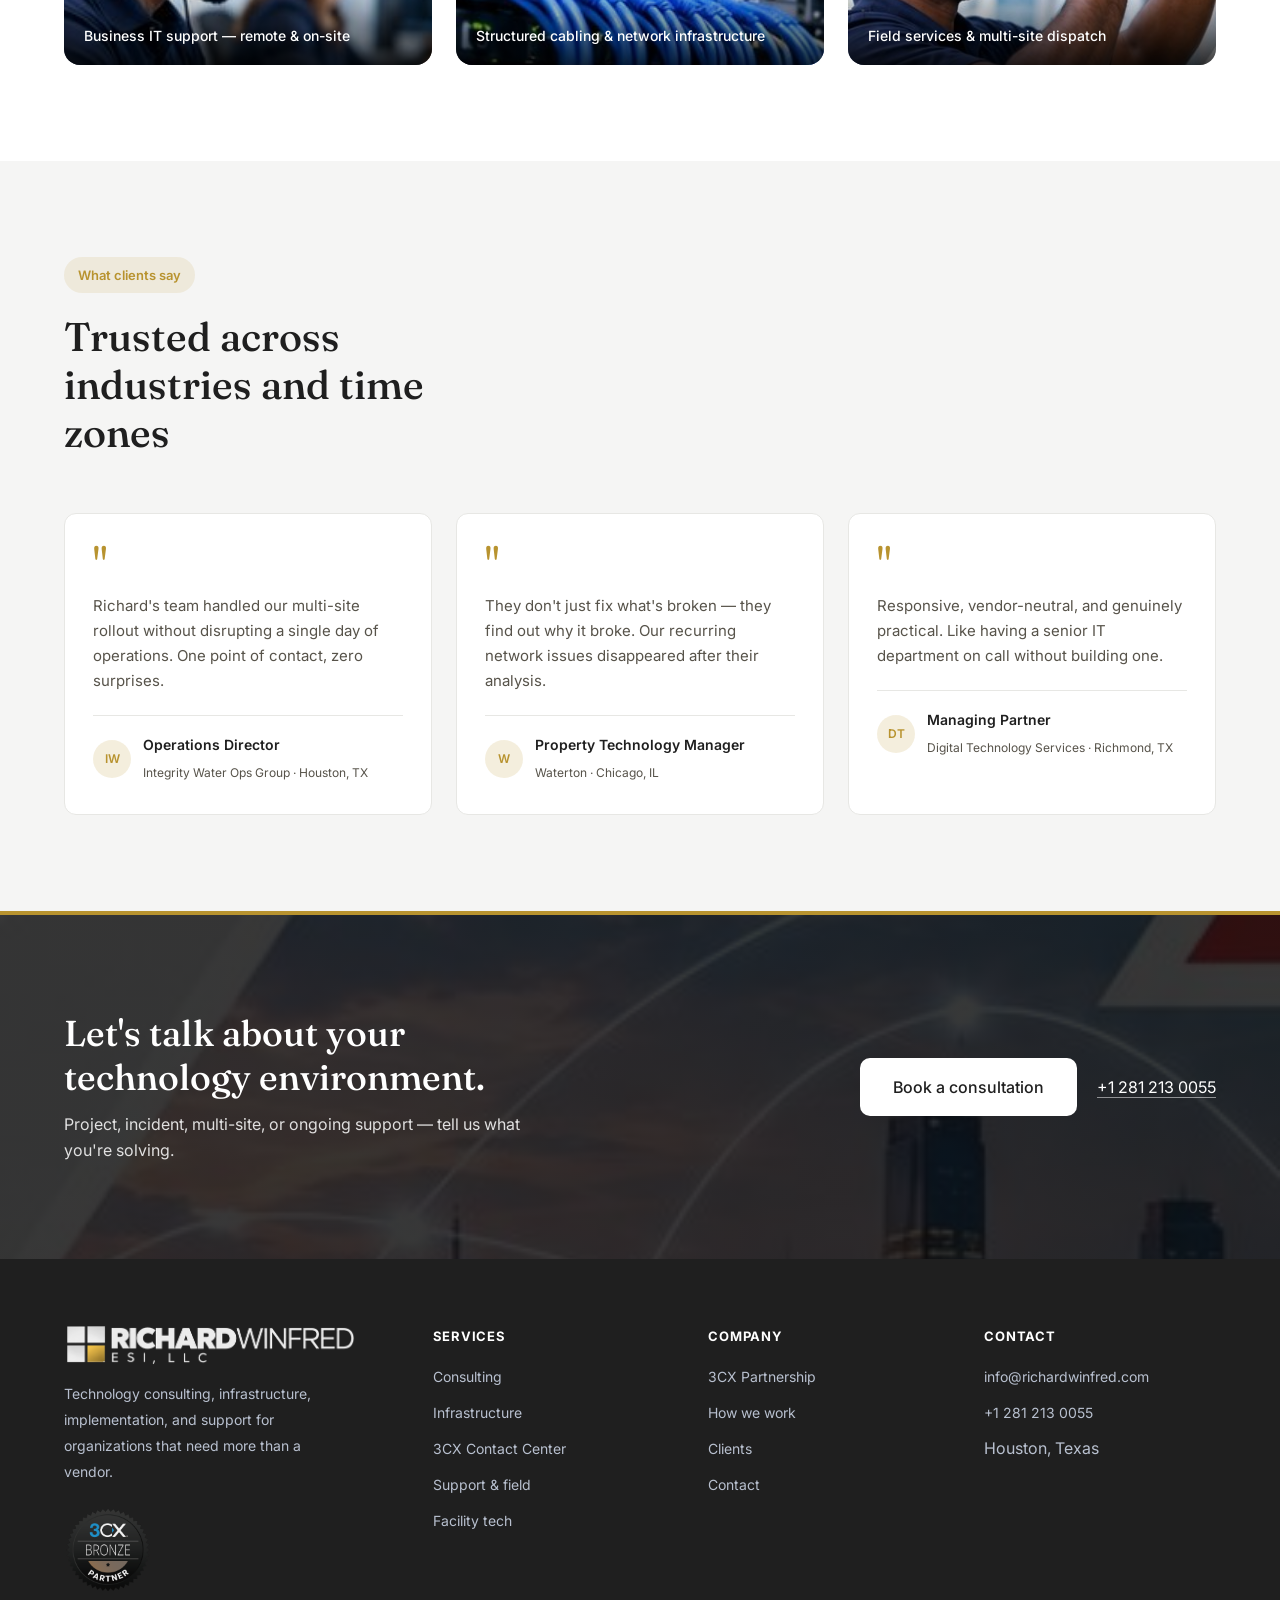
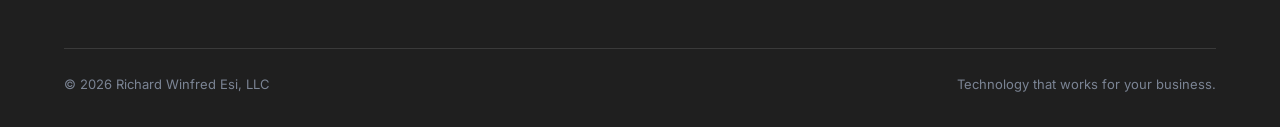
==== commit e6a26379: "Add 3CX Bronze Partner announcement and Contact Center offering Announce the new 3CX Bronze partners" ====
--- a/index.html
+++ b/index.html
@@ -1,33 +1,17 @@
 <!DOCTYPE html>
 <html lang="en"><head>
 <meta charset="UTF-8"><meta name="viewport" content="width=device-width, initial-scale=1.0">
-<title>Richard Winfred Esi, LLC — Technology Consulting, Infrastructure &amp; Support</title>
-<meta name="description" content="Houston-based technology consulting, infrastructure, implementation, and support. Richard Winfred Esi, LLC turns technology requirements into dependable business solutions.">
+<title>Richard Winfred Esi, LLC — Technology Consulting, 3CX Contact Center &amp; Support</title>
 <meta name="theme-color" content="#1f1f1f">
-<link rel="canonical" href="https://richardwinfred.com/">
-<meta property="og:type" content="website">
-<meta property="og:site_name" content="Richard Winfred Esi, LLC">
-<meta property="og:title" content="Richard Winfred Esi, LLC — Technology Consulting, Infrastructure &amp; Support">
-<meta property="og:description" content="Technology consulting, infrastructure, implementation, and support for organizations that need more than a vendor.">
-<meta property="og:url" content="https://richardwinfred.com/">
-<meta property="og:image" content="https://richardwinfred.com/assets/img/hero-team.jpg">
-<meta name="twitter:card" content="summary_large_image">
-<link rel="icon" type="image/png" href="assets/img/favicon.png" sizes="32x32">
-<link rel="apple-touch-icon" href="assets/img/apple-touch-icon.png">
-<link rel="preconnect" href="https://fonts.googleapis.com">
-<link rel="preconnect" href="https://fonts.gstatic.com" crossorigin>
+<link rel="icon" type="image/png" href="[data-uri]">
 <link href="https://fonts.googleapis.com/css2?family=Fraunces:opsz,wght@9..144,400;9..144,500&family=Inter:wght@400;500;600&display=swap" rel="stylesheet">
 <link rel="stylesheet" href="assets/css/style.css"></head><body>
-<a class="skip" href="#content">Skip to content</a>
 
 <header><div class="wrap nav">
-  <a class="logo" href="#top" aria-label="Richard Winfred Esi, LLC home"><img src="assets/img/logo.png" alt="Richard Winfred Esi, LLC" width="213" height="32"></a>
-  <button class="nav-toggle" type="button" aria-expanded="false" aria-controls="site-nav" aria-label="Menu"><span></span><span></span><span></span></button>
-  <nav id="site-nav" class="nav-links" aria-label="Primary"><a href="#services">Services</a><a href="#work">How we work</a><a href="#clients">Clients</a></nav>
+  <a class="logo" href="#top" aria-label="Richard Winfred Esi, LLC home"><img src="assets/img/logo.png" alt="Richard Winfred Esi, LLC" style="height:42px;width:auto;display:block"></a>
+  <nav class="nav-links"><a href="#services">Services</a><a href="#partners">Partners</a><a href="#work">How we work</a><a href="#clients">Clients</a></nav>
   <a class="btn btn-p" href="#contact">Book a consultation</a>
 </div></header>
-
-<main id="content">
 
 <section class="hero" id="top"><div class="wrap hero-grid">
   <div class="reveal">
@@ -37,7 +21,7 @@
     <div class="hero-ctas"><a class="btn btn-p" href="#contact">Book a consultation</a><a class="btn btn-o" href="#services">View services</a></div>
   </div>
   <div class="hero-media reveal">
-    <img src="assets/img/hero-team.jpg" alt="Richard Winfred Esi consulting team collaborating with a client" width="349" height="383" fetchpriority="high">
+    <img src="assets/img/hero-team.jpg" alt="Richard Winfred Esi consulting team collaborating with a client">
     <div class="hero-badge"><span class="n">24/7</span><span class="c">Responsive support, wherever the work happens</span></div>
   </div>
 </div></section>
@@ -48,11 +32,12 @@
 </div></div>
 
 <section id="services"><div class="wrap">
-  <div class="reveal"><span class="eyebrow">What we do</span><h2 class="sec-title">Four practices, one accountable partner</h2>
+  <div class="reveal"><span class="eyebrow">What we do</span><h2 class="sec-title">Practices built around one accountable partner</h2>
   <p class="sec-lead">Engage us for a single project, a multi-site deployment, ongoing support, or as an extension of your internal team.</p></div>
   <div class="cards">
     <div class="card reveal"><div class="ic"><svg viewBox="0 0 24 24"><circle cx="12" cy="12" r="9"/><circle cx="12" cy="12" r="4"/></svg></div><h3>Consulting &amp; advisory</h3><p>Assessments, infrastructure planning, modernization roadmaps, vendor evaluation, and root-cause analysis — starting from the business problem.</p><a href="#contact">Discuss an assessment →</a></div>
     <div class="card reveal"><div class="ic"><svg viewBox="0 0 24 24"><rect x="3" y="4" width="18" height="6" rx="1.5"/><rect x="3" y="14" width="18" height="6" rx="1.5"/><path d="M7 7h.01M7 17h.01"/></svg></div><h3>Infrastructure &amp; implementation</h3><p>Networks, structured cabling, rack-and-stack, workstation rollouts, and multi-site deployments — planned, deployed, and validated.</p><a href="#contact">Plan a deployment →</a></div>
+    <div class="card reveal"><div class="ic"><svg viewBox="0 0 24 24"><path d="M22 16.92v3a2 2 0 0 1-2.18 2 19.8 19.8 0 0 1-8.63-3.07 19.5 19.5 0 0 1-6-6A19.8 19.8 0 0 1 2.12 4.18 2 2 0 0 1 4.11 2h3a2 2 0 0 1 2 1.72c.13.96.37 1.9.72 2.81a2 2 0 0 1-.45 2.11L8.09 9.91a16 16 0 0 0 6 6l1.27-1.27a2 2 0 0 1 2.11-.45c.91.35 1.85.59 2.81.72A2 2 0 0 1 22 16.92z"/><path d="M14.5 2.5a7.5 7.5 0 0 1 7 7"/><path d="M14.5 6a4 4 0 0 1 3.5 3.5"/></svg></div><h3>3CX Contact Center</h3><p>Omnichannel contact center on 3CX — voice, live chat, SMS, and WhatsApp with queues, skill-based routing, wallboards, CRM integration, and agent coaching tools.</p><a href="#partners">Explore the partnership →</a></div>
     <div class="card reveal"><div class="ic"><svg viewBox="0 0 24 24"><path d="M14.7 6.3a4.5 4.5 0 0 0-6 6L3 18l3 3 5.7-5.7a4.5 4.5 0 0 0 6-6L14 13l-3-3 3.7-3.7z"/></svg></div><h3>Support &amp; field services</h3><p>Desktop support, incident response, on-site and remote troubleshooting, field dispatch, break/fix, and smart-hands for remote teams.</p><a href="#contact">Get support →</a></div>
     <div class="card reveal"><div class="ic"><svg viewBox="0 0 24 24"><rect x="4" y="10" width="16" height="10" rx="2"/><path d="M8 10V7a4 4 0 0 1 8 0v3"/></svg></div><h3>Connected &amp; facility technology</h3><p>Security cameras, access control, smart office systems, conference-room technology, and IoT infrastructure — supported end to end.</p><a href="#contact">Scope a project →</a></div>
     <div class="card reveal"><div class="ic"><svg viewBox="0 0 24 24"><path d="M9 5h6M9 3v4"/><rect x="5" y="8" width="14" height="12" rx="2"/><path d="M9 13h6M9 16h4"/></svg></div><h3>Project management</h3><p>One point of coordination across vendors, technicians, and stakeholders — from requirements definition to closeout.</p><a href="#contact">Coordinate a rollout →</a></div>
@@ -60,14 +45,34 @@
   </div>
 </div></section>
 
+
+<section class="feature" id="partners"><div class="wrap feature-in">
+  <div class="reveal partner-badge-wrap">
+    <img class="partner-badge" src="assets/img/3cx-bronze-partner.png" alt="3CX Bronze Partner badge" width="280" height="275">
+  </div>
+  <div class="reveal">
+    <span class="eyebrow">New partnership</span>
+    <h2>Authorized 3CX Bronze Partner</h2>
+    <p style="margin-top:14px">Richard Winfred Esi, LLC is now a <strong>3CX Bronze Partner</strong> — certified to design, deploy, and support 3CX communications for growing teams and multi-site operations.</p>
+    <ul>
+      <li>3CX Contact Center for omnichannel voice, chat, SMS, and WhatsApp</li>
+      <li>Business phone system design, licensing, and deployment</li>
+      <li>Queues, IVR, wallboards, reporting, and CRM integrations</li>
+      <li>Hosted, private-cloud, or on-premises options that fit your environment</li>
+      <li>Implementation, training, and ongoing support under one accountable partner</li>
+    </ul>
+    <a class="btn btn-p" style="margin-top:28px" href="#contact">Talk about 3CX</a>
+  </div>
+</div></section>
+
 <section class="feature" id="work"><div class="wrap feature-in">
-  <div class="reveal"><img src="assets/img/feature-server.jpg" alt="Engineer reviewing infrastructure in a server room" width="360" height="270"></div>
+  <div class="reveal"><img src="assets/img/feature-server.jpg" alt="Engineer reviewing infrastructure in a server room"></div>
   <div class="reveal">
     <span class="eyebrow">How we work</span>
     <h2>Strategy at the top. Execution in the field.</h2>
-    <p class="lead">Richard Winfred Esi, LLC provides the consulting and project framework; Kwik Tech extends it into field installation, dispatch, cabling, and security systems.</p>
+    <p style="margin-top:14px">Richard Winfred Esi, LLC provides the consulting and project framework; Kwik Tech extends it into field installation, dispatch, cabling, and security systems.</p>
     <ul><li>Business-first consulting — design technology around the operation</li><li>Consulting + execution under one accountable model</li><li>Vendor-neutral recommendations driven by your requirements</li><li>Flexible engagement: project, incident, multi-site, or ongoing</li></ul>
-    <a class="btn btn-p" href="#contact">Start the conversation</a>
+    <a class="btn btn-p" style="margin-top:28px" href="#contact">Start the conversation</a>
   </div>
 </div></section>
 
@@ -87,13 +92,13 @@
   <div class="reveal"><span class="eyebrow">In the field</span><h2 class="sec-title">Support that shows up</h2>
   <p class="sec-lead">From the help desk to the server room to your newest location — our teams and Kwik Tech field resources go where the work is.</p></div>
   <div class="pstrip">
-    <figure class="reveal"><img src="assets/img/field-support.jpg" alt="Business IT support team" width="415" height="155"><figcaption>Business IT support — remote &amp; on-site</figcaption></figure>
-    <figure class="reveal"><img src="assets/img/field-cabling.jpg" alt="Structured cabling and network infrastructure" width="245" height="270"><figcaption>Structured cabling &amp; network infrastructure</figcaption></figure>
-    <figure class="reveal"><img src="assets/img/field-install.jpg" alt="Field technician installing a security camera" width="351" height="360"><figcaption>Field services &amp; multi-site dispatch</figcaption></figure>
+    <figure class="reveal"><img src="assets/img/field-support.jpg" alt="Business IT support team"><figcaption>Business IT support — remote &amp; on-site</figcaption></figure>
+    <figure class="reveal"><img src="assets/img/field-cabling.jpg" alt="Structured cabling and network infrastructure"><figcaption>Structured cabling &amp; network infrastructure</figcaption></figure>
+    <figure class="reveal"><img src="assets/img/field-install.jpg" alt="Field technician installing a security camera"><figcaption>Field services &amp; multi-site dispatch</figcaption></figure>
   </div>
 </div></section>
 
-<section class="band"><div class="wrap">
+<section style="background:var(--muted)"><div class="wrap">
   <div class="reveal"><span class="eyebrow">What clients say</span><h2 class="sec-title">Trusted across industries and time zones</h2></div>
   <div class="quotes">
     <div class="quote reveal"><span class="qm">"</span><p>Richard's team handled our multi-site rollout without disrupting a single day of operations. One point of contact, zero surprises.</p><div class="who"><span class="avatar">IW</span><div><b>Operations Director</b><span>Integrity Water Ops Group · Houston, TX</span></div></div></div>
@@ -102,32 +107,16 @@
   </div>
 </div></section>
 
-<section class="cta" id="contact"><div class="wrap cta-in">
-  <div class="reveal"><h2>Let's talk about your technology environment.</h2><p>Project, incident, multi-site, or ongoing support — tell us what you're solving.</p><p class="cta-phone"><a class="tel" href="tel:+12812130055">+1 281 213 0055</a></p></div>
-  <form class="book reveal" id="consult-form" action="/api/consultation" method="post">
-    <label for="consult-name">Name</label>
-    <input id="consult-name" name="name" required maxlength="80" autocomplete="name">
-    <label for="consult-email">Email</label>
-    <input id="consult-email" name="email" type="email" required maxlength="120" autocomplete="email">
-    <label for="consult-phone">Phone</label>
-    <input id="consult-phone" name="phone" type="tel" maxlength="40" autocomplete="tel">
-    <label for="consult-company">Company</label>
-    <input id="consult-company" name="company" maxlength="80" autocomplete="organization">
-    <label for="consult-message">What do you need?</label>
-    <textarea id="consult-message" name="message" required maxlength="2000"></textarea>
-    <div class="hp"><label for="consult-website">Website</label><input id="consult-website" name="website" tabindex="-1" autocomplete="off"></div>
-    <button class="btn btn-w" type="submit">Book a consultation</button>
-    <p class="form-status" id="form-status" role="status"></p>
-  </form>
+<section class="cta" id="contact" style="background-image:linear-gradient(rgba(12,12,12,.82),rgba(12,12,12,.82)),url('assets/img/cta-city.jpg');background-size:cover;background-position:center 35%"><div class="wrap cta-in">
+  <div class="reveal"><h2>Let's talk about your technology environment.</h2><p>Project, incident, multi-site, or ongoing support — tell us what you're solving.</p></div>
+  <div class="reveal"><a class="btn btn-w" href="mailto:info@richardwinfred.com">Book a consultation</a><a class="tel" href="tel:+12812130055">+1 281 213 0055</a></div>
 </div></section>
-
-</main>
 
 <footer><div class="wrap">
   <div class="fg">
-    <div><img class="fb-logo" src="assets/img/logo-white.png" alt="Richard Winfred Esi, LLC" width="173" height="26"><p>Technology consulting, infrastructure, implementation, and support for organizations that need more than a vendor.</p></div>
-    <div><h4>Services</h4><ul><li><a href="#services">Consulting</a></li><li><a href="#services">Infrastructure</a></li><li><a href="#services">Support &amp; field</a></li><li><a href="#services">Facility tech</a></li></ul></div>
-    <div><h4>Company</h4><ul><li><a href="#work">How we work</a></li><li><a href="#clients">Clients</a></li><li><a href="#contact">Contact</a></li></ul></div>
+    <div><img src="assets/img/logo-white.png" alt="Richard Winfred Esi, LLC" style="height:44px;width:auto;display:block"><p>Technology consulting, infrastructure, implementation, and support for organizations that need more than a vendor.</p><a class="footer-partner" href="#partners" aria-label="3CX Bronze Partner"><img src="assets/img/3cx-bronze-partner.png" alt="3CX Bronze Partner" width="88" height="86"></a></div>
+    <div><h4>Services</h4><ul><li><a href="#services">Consulting</a></li><li><a href="#services">Infrastructure</a></li><li><a href="#partners">3CX Contact Center</a></li><li><a href="#services">Support &amp; field</a></li><li><a href="#services">Facility tech</a></li></ul></div>
+    <div><h4>Company</h4><ul><li><a href="#partners">3CX Partnership</a></li><li><a href="#work">How we work</a></li><li><a href="#clients">Clients</a></li><li><a href="#contact">Contact</a></li></ul></div>
     <div><h4>Contact</h4><ul><li><a href="mailto:info@richardwinfred.com">info@richardwinfred.com</a></li><li><a href="tel:+12812130055">+1 281 213 0055</a></li><li>Houston, Texas</li></ul></div>
   </div>
   <div class="fbot"><span>© 2026 Richard Winfred Esi, LLC</span><span>Technology that works for your business.</span></div>
--- a/assets/css/style.css
+++ b/assets/css/style.css
@@ -12,26 +12,14 @@
 .btn-o{border-color:var(--ink);color:var(--ink)}.btn-o:hover{background:var(--ink);color:#fff}
 .reveal{opacity:0;transform:translateY(24px);transition:opacity .55s ease,transform .55s ease}
 .reveal.in{opacity:1;transform:none}
-@media (scripting: none),(prefers-reduced-motion: reduce){.reveal{opacity:1;transform:none;transition:none}}
-.skip{position:absolute;left:12px;top:12px;transform:translateY(-150%);background:#fff;color:var(--ink);padding:8px 12px;border-radius:8px;z-index:200;text-decoration:none}
-.skip:focus{transform:none}
-a:focus-visible,button:focus-visible{outline:2px solid var(--gold);outline-offset:3px}
-section,.trust{scroll-margin-top:84px}
 header{position:sticky;top:0;z-index:100;background:rgba(255,255,255,.92);backdrop-filter:blur(10px);border-bottom:1px solid var(--line)}
 .nav{display:flex;align-items:center;height:72px;gap:28px}
 .logo{font-family:"Fraunces",serif;font-size:20px;color:var(--ink);text-decoration:none;white-space:nowrap}
-.logo img{height:32px;width:auto;max-width:200px;object-fit:contain;object-position:left center;display:block}
 .logo span{color:var(--cobalt)}
-.nav-toggle{display:none;margin-left:auto;width:42px;height:42px;border:1px solid var(--line);border-radius:10px;background:#fff;cursor:pointer;align-items:center;justify-content:center;flex-direction:column;gap:5px;padding:0}
-.nav-toggle span{display:block;width:18px;height:2px;background:var(--ink);border-radius:1px;transition:transform .2s,opacity .2s}
-.nav-toggle.is-open span:nth-child(1){transform:translateY(7px) rotate(45deg)}
-.nav-toggle.is-open span:nth-child(2){opacity:0}
-.nav-toggle.is-open span:nth-child(3){transform:translateY(-7px) rotate(-45deg)}
 .nav-links{display:flex;gap:26px;margin-left:auto}
 .nav-links a{font-size:14px;font-weight:500;color:var(--ink2);text-decoration:none}
 .nav-links a:hover{color:var(--ink)}
 .nav .btn{padding:10px 20px;font-size:14px}
-.nav-end{margin-left:auto}
 .hero{padding:104px 0 88px;background:linear-gradient(180deg,var(--muted),var(--paper))}
 .hero-grid{display:grid;grid-template-columns:1.05fr .95fr;gap:64px;align-items:center}
 .hero h1{font-size:62px;line-height:68px}
@@ -65,13 +53,16 @@
 .card a{display:inline-block;font-size:14px;font-weight:600;color:var(--gold);text-decoration:none;margin-top:16px}
 .feature{background:var(--muted)}
 .feature-in{display:grid;grid-template-columns:1fr 1fr;gap:64px;align-items:center}
-.feature img{width:100%;height:380px;object-fit:cover;border-radius:16px}
+.feature img:not(.partner-badge){width:100%;height:380px;object-fit:cover;border-radius:16px}
 .feature h2{font-size:36px;line-height:44px}
-.feature .lead{margin-top:14px}
-.feature .btn{margin-top:28px}
 .feature ul{list-style:none;margin-top:24px;display:flex;flex-direction:column;gap:12px}
 .feature li{font-size:15px;padding-left:24px;position:relative}
 .feature li::before{content:"";position:absolute;left:0;top:8px;width:8px;height:8px;border-radius:50%;background:var(--cobalt)}
+.partner-badge-wrap{display:flex;align-items:center;justify-content:center;min-height:320px;background:radial-gradient(circle at 50% 42%,rgba(184,147,47,.14),transparent 62%),linear-gradient(165deg,#2a2a2a 0%,#111 100%);border-radius:16px;padding:40px 24px}
+.partner-badge{width:min(280px,70%);height:auto;object-fit:contain;border-radius:0;filter:drop-shadow(0 18px 36px rgba(0,0,0,.45))}
+.footer-partner{display:inline-block;margin-top:22px}
+.footer-partner img{display:block;width:88px;height:auto;opacity:.95;transition:opacity .2s,transform .2s}
+.footer-partner:hover img{opacity:1;transform:translateY(-2px)}
 .steps{display:grid;grid-template-columns:repeat(6,1fr);gap:16px;margin-top:56px}
 .step{border-top:2px solid var(--line);padding-top:18px;transition:border-color .2s}
 .step:hover{border-color:var(--gold)}
@@ -86,26 +77,15 @@
 .avatar{width:38px;height:38px;border-radius:50%;background:rgba(184,147,47,.16);color:var(--gold);display:flex;align-items:center;justify-content:center;font-size:13px;font-weight:600}
 .quote .who b{display:block;font-size:14px;color:var(--ink);font-weight:600}
 .quote .who span{font-size:12px}
-.band{background:var(--muted)}
-.cta{background-color:var(--cobalt);background-image:linear-gradient(rgba(12,12,12,.82),rgba(12,12,12,.82)),url("../img/cta-city.jpg");background-size:cover;background-position:center 35%;color:#fff;border-top:4px solid var(--gold)}
+.cta{background:var(--cobalt);color:#fff;border-top:4px solid var(--gold)}
 .cta-in{display:flex;align-items:center;justify-content:space-between;gap:48px;flex-wrap:wrap}
 .cta h2{color:#fff;font-size:36px;line-height:44px;max-width:20ch}
 .cta p{color:rgba(255,255,255,.85);margin-top:12px;max-width:50ch}
 .btn-w{background:#fff;color:var(--ink);font-size:16px;padding:15px 32px}
 .btn-w:hover{background:var(--muted)}
-.cta-phone{margin-top:18px}
-.cta a.tel{color:#fff;text-decoration:none;border-bottom:1px solid rgba(255,255,255,.5)}
-.book{width:min(100%,420px);display:grid;gap:6px}
-.book label{font-size:13px;font-weight:600;color:#fff;margin-top:6px}
-.book input,.book textarea{width:100%;border:1px solid rgba(255,255,255,.28);background:rgba(255,255,255,.08);color:#fff;border-radius:10px;padding:12px 14px;font:inherit}
-.book textarea{min-height:108px;resize:vertical}
-.book input:focus,.book textarea:focus{outline:2px solid var(--gold);outline-offset:1px}
-.book .btn{justify-self:start;margin-top:8px}
-.form-status{min-height:1.2em;font-size:14px;color:#fff}
-.hp{position:absolute;left:-9999px;height:0;overflow:hidden}
+.cta a.tel{color:#fff;text-decoration:none;border-bottom:1px solid rgba(255,255,255,.5);margin-left:20px}
 footer{background:#1f1f1f;color:#b8c0cf;padding:64px 0 30px}
 .fg{display:grid;grid-template-columns:1.4fr 1fr 1fr 1fr;gap:44px}
-.fb-logo{height:26px;width:auto;max-width:170px;object-fit:contain;object-position:left center;display:block;background:transparent}
 .fb{font-family:"Fraunces",serif;font-size:20px;color:#fff}.fb span{color:#7ea0f5}
 .fg p{font-size:14px;margin-top:14px;max-width:32ch}
 .fg h4{color:#fff;font-size:13px;text-transform:uppercase;letter-spacing:.06em;margin-bottom:14px}
@@ -113,9 +93,5 @@
 .fg a{color:#b8c0cf;text-decoration:none;font-size:14px}
 .fg a:hover{color:#fff}
 .fbot{border-top:1px solid rgba(255,255,255,.12);margin-top:48px;padding-top:22px;display:flex;justify-content:space-between;flex-wrap:wrap;gap:12px;font-size:13px;color:#7b8494}
-.missing{min-height:70vh;display:flex;flex-direction:column;justify-content:center;padding:72px 0}
-.missing h1{font-size:44px;line-height:52px;margin:16px 0 12px}
-.missing p{max-width:46ch}
-.missing .btn{margin-top:28px;align-self:flex-start}
-@media(max-width:960px){section{padding:72px 0}.hero-grid,.feature-in{grid-template-columns:1fr;gap:40px}.hero h1{font-size:44px;line-height:50px}.sec-title{font-size:32px;line-height:40px}.cards,.quotes{grid-template-columns:1fr 1fr}.steps{grid-template-columns:1fr 1fr}.fg{grid-template-columns:1fr 1fr}.nav{flex-wrap:wrap;height:auto;min-height:72px}.nav-toggle{display:inline-flex}.nav-links{display:none;flex-basis:100%;flex-direction:column;gap:0;margin:0 0 8px;padding-top:8px;border-top:1px solid var(--line)}.nav-links.is-open{display:flex}.nav-links a{padding:12px 0}.nav .btn{margin-left:10px}.nav .nav-end{margin-left:auto}}
-@media(max-width:640px){.pstrip{grid-template-columns:1fr}.cards,.quotes,.steps,.fg{grid-template-columns:1fr}.hero-media img{height:300px}.hero-badge{left:12px;right:12px;bottom:12px}}+@media(max-width:960px){section{padding:72px 0}.hero-grid,.feature-in{grid-template-columns:1fr;gap:40px}.hero h1{font-size:44px;line-height:50px}.sec-title{font-size:32px;line-height:40px}.cards,.quotes{grid-template-columns:1fr 1fr}.steps{grid-template-columns:1fr 1fr}.nav-links{display:none}.fg{grid-template-columns:1fr 1fr}.partner-badge-wrap{min-height:260px;padding:32px 20px}.partner-badge{width:min(220px,65%)}}
+@media(max-width:640px){.pstrip{grid-template-columns:1fr}.cards,.quotes,.steps{grid-template-columns:1fr}.hero-media img{height:300px}.partner-badge-wrap{min-height:220px}}
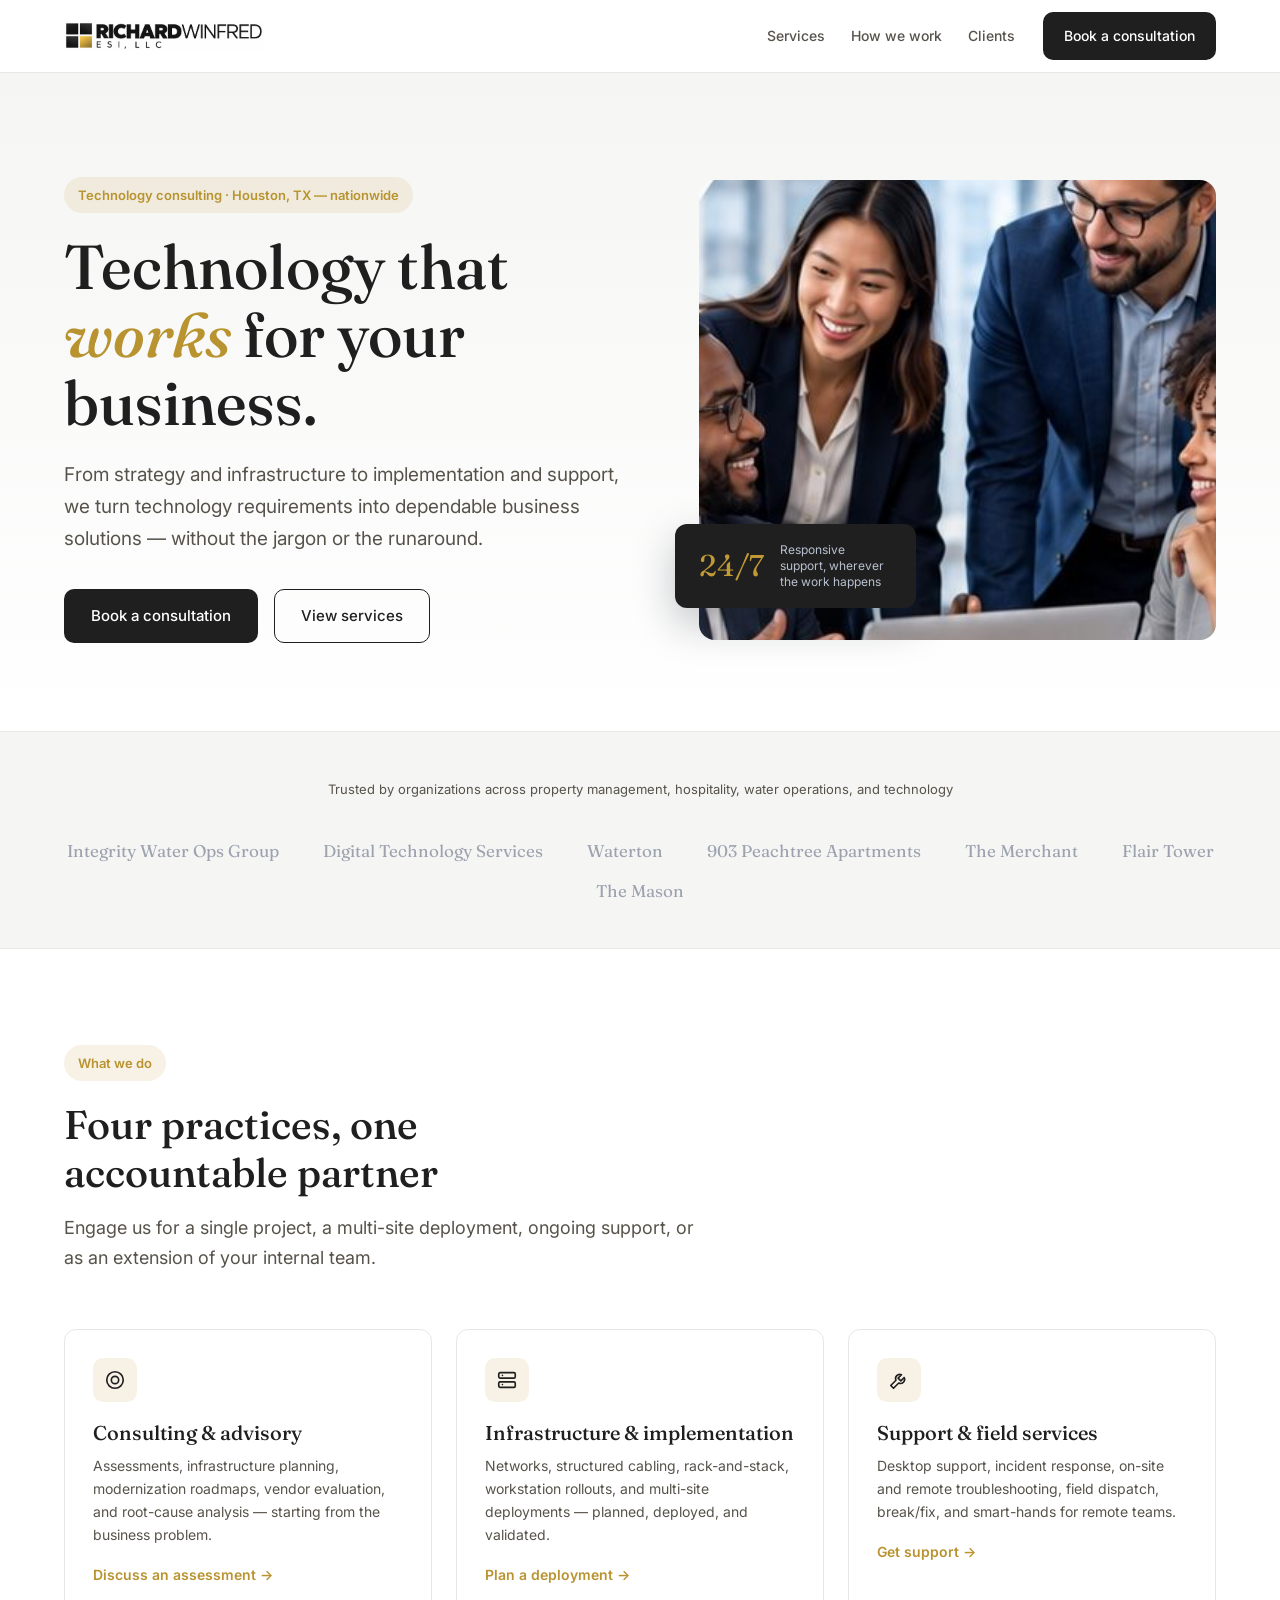
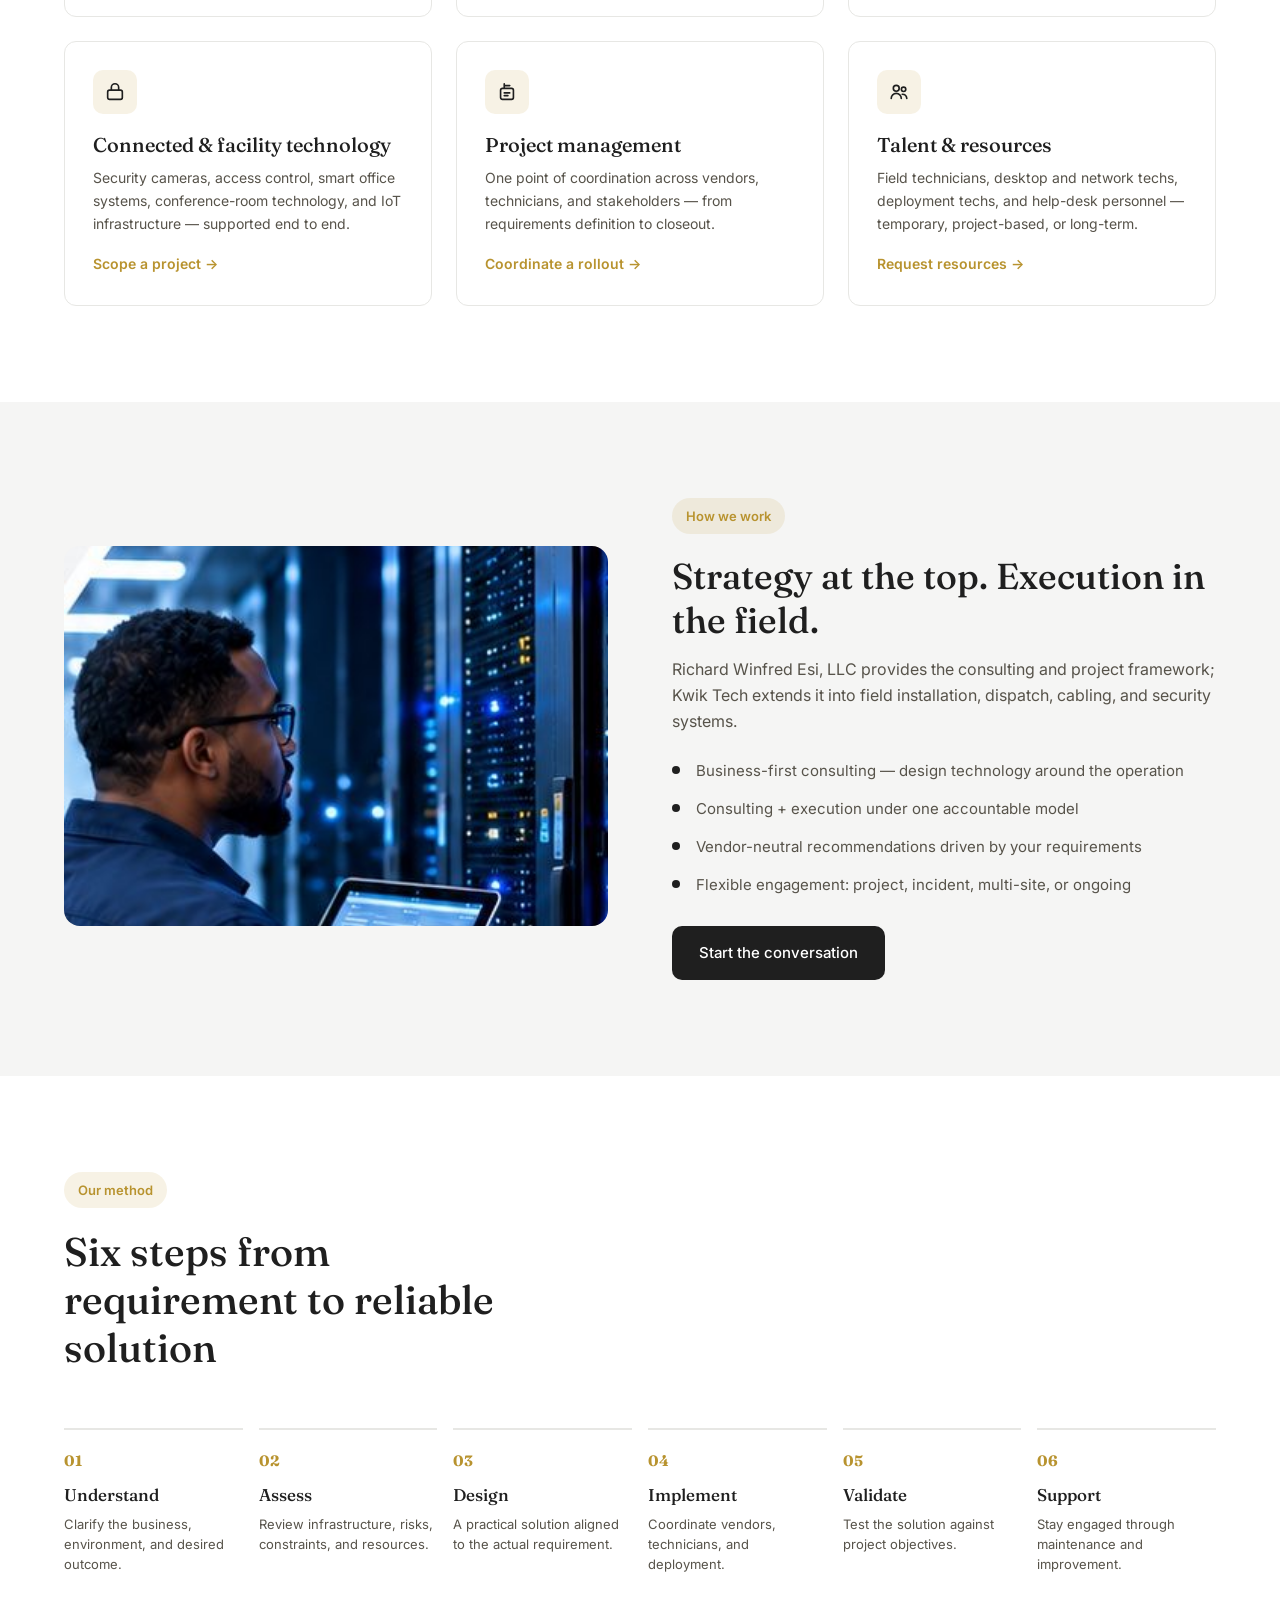
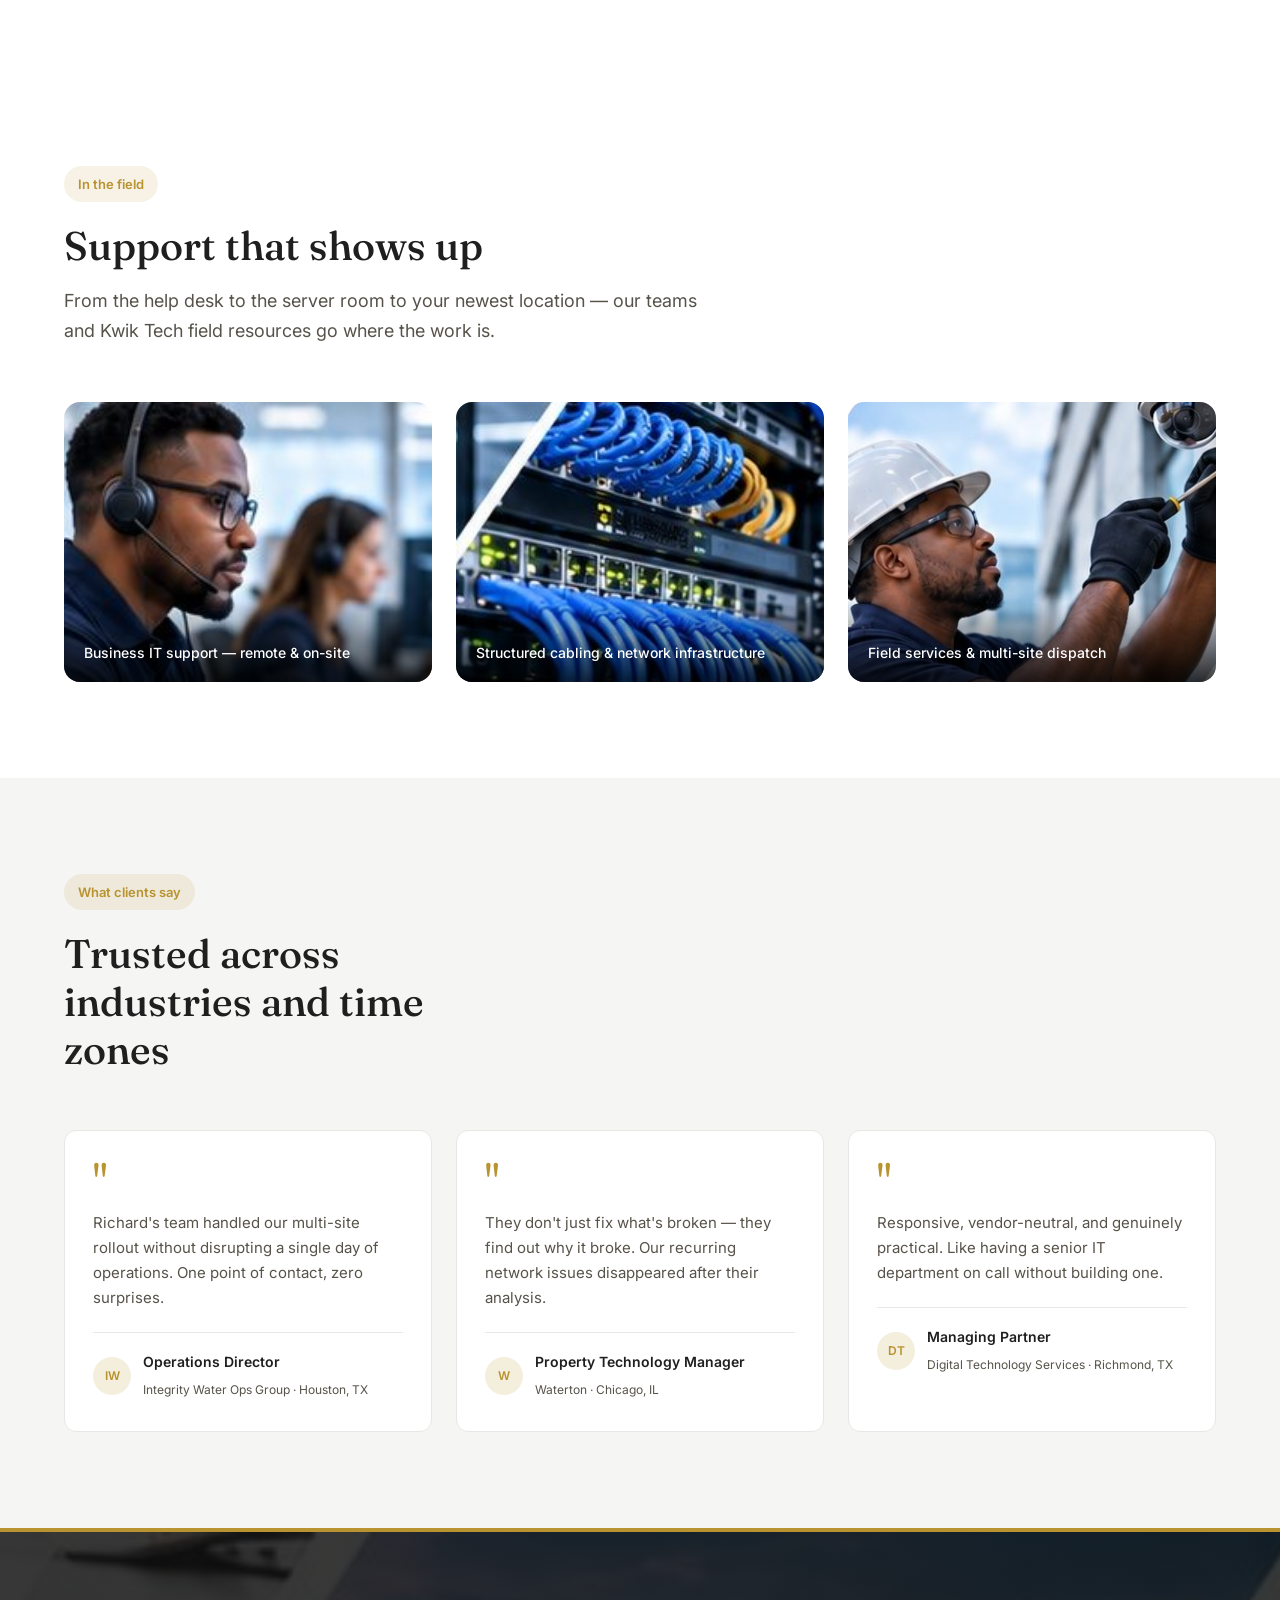
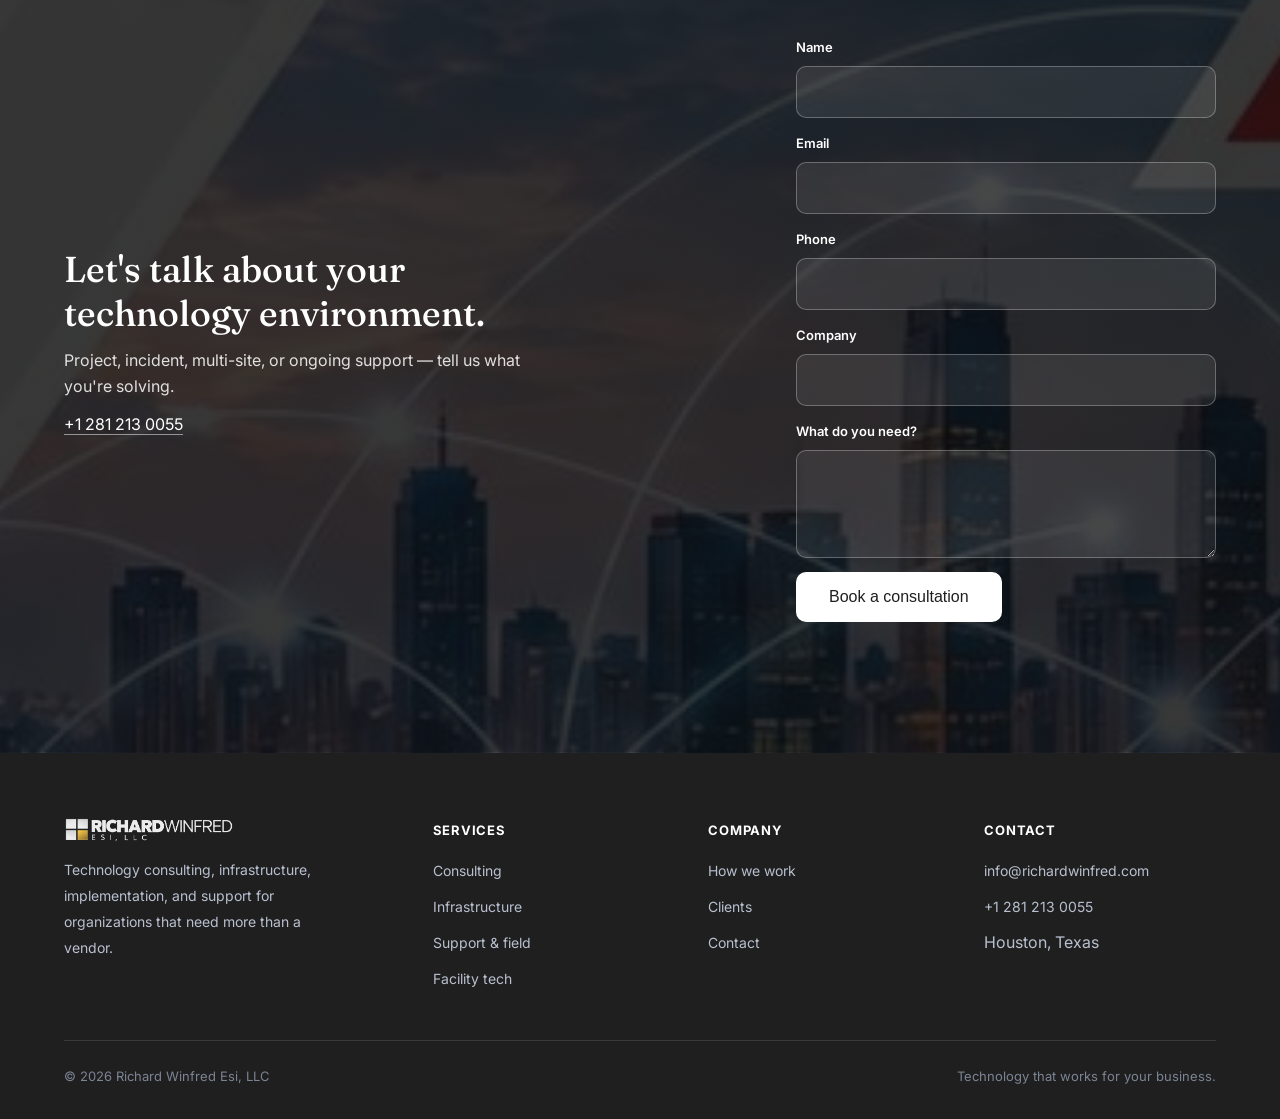
==== commit b2eb9242: "Merge pull request #1 from getnuevetech/cursor/lightsail-deploy-review-1db4 Review and prepare the s" ====
--- a/index.html
+++ b/index.html
@@ -1,17 +1,33 @@
 <!DOCTYPE html>
 <html lang="en"><head>
 <meta charset="UTF-8"><meta name="viewport" content="width=device-width, initial-scale=1.0">
-<title>Richard Winfred Esi, LLC — Technology Consulting, 3CX Contact Center &amp; Support</title>
+<title>Richard Winfred Esi, LLC — Technology Consulting, Infrastructure &amp; Support</title>
+<meta name="description" content="Houston-based technology consulting, infrastructure, implementation, and support. Richard Winfred Esi, LLC turns technology requirements into dependable business solutions.">
 <meta name="theme-color" content="#1f1f1f">
-<link rel="icon" type="image/png" href="[data-uri]">
+<link rel="canonical" href="https://richardwinfred.com/">
+<meta property="og:type" content="website">
+<meta property="og:site_name" content="Richard Winfred Esi, LLC">
+<meta property="og:title" content="Richard Winfred Esi, LLC — Technology Consulting, Infrastructure &amp; Support">
+<meta property="og:description" content="Technology consulting, infrastructure, implementation, and support for organizations that need more than a vendor.">
+<meta property="og:url" content="https://richardwinfred.com/">
+<meta property="og:image" content="https://richardwinfred.com/assets/img/hero-team.jpg">
+<meta name="twitter:card" content="summary_large_image">
+<link rel="icon" type="image/png" href="assets/img/favicon.png" sizes="32x32">
+<link rel="apple-touch-icon" href="assets/img/apple-touch-icon.png">
+<link rel="preconnect" href="https://fonts.googleapis.com">
+<link rel="preconnect" href="https://fonts.gstatic.com" crossorigin>
 <link href="https://fonts.googleapis.com/css2?family=Fraunces:opsz,wght@9..144,400;9..144,500&family=Inter:wght@400;500;600&display=swap" rel="stylesheet">
 <link rel="stylesheet" href="assets/css/style.css"></head><body>
+<a class="skip" href="#content">Skip to content</a>
 
 <header><div class="wrap nav">
-  <a class="logo" href="#top" aria-label="Richard Winfred Esi, LLC home"><img src="assets/img/logo.png" alt="Richard Winfred Esi, LLC" style="height:42px;width:auto;display:block"></a>
-  <nav class="nav-links"><a href="#services">Services</a><a href="#partners">Partners</a><a href="#work">How we work</a><a href="#clients">Clients</a></nav>
+  <a class="logo" href="#top" aria-label="Richard Winfred Esi, LLC home"><img src="assets/img/logo.png" alt="Richard Winfred Esi, LLC" width="213" height="32"></a>
+  <button class="nav-toggle" type="button" aria-expanded="false" aria-controls="site-nav" aria-label="Menu"><span></span><span></span><span></span></button>
+  <nav id="site-nav" class="nav-links" aria-label="Primary"><a href="#services">Services</a><a href="#work">How we work</a><a href="#clients">Clients</a></nav>
   <a class="btn btn-p" href="#contact">Book a consultation</a>
 </div></header>
+
+<main id="content">
 
 <section class="hero" id="top"><div class="wrap hero-grid">
   <div class="reveal">
@@ -21,7 +37,7 @@
     <div class="hero-ctas"><a class="btn btn-p" href="#contact">Book a consultation</a><a class="btn btn-o" href="#services">View services</a></div>
   </div>
   <div class="hero-media reveal">
-    <img src="assets/img/hero-team.jpg" alt="Richard Winfred Esi consulting team collaborating with a client">
+    <img src="assets/img/hero-team.jpg" alt="Richard Winfred Esi consulting team collaborating with a client" width="349" height="383" fetchpriority="high">
     <div class="hero-badge"><span class="n">24/7</span><span class="c">Responsive support, wherever the work happens</span></div>
   </div>
 </div></section>
@@ -32,12 +48,11 @@
 </div></div>
 
 <section id="services"><div class="wrap">
-  <div class="reveal"><span class="eyebrow">What we do</span><h2 class="sec-title">Practices built around one accountable partner</h2>
+  <div class="reveal"><span class="eyebrow">What we do</span><h2 class="sec-title">Four practices, one accountable partner</h2>
   <p class="sec-lead">Engage us for a single project, a multi-site deployment, ongoing support, or as an extension of your internal team.</p></div>
   <div class="cards">
     <div class="card reveal"><div class="ic"><svg viewBox="0 0 24 24"><circle cx="12" cy="12" r="9"/><circle cx="12" cy="12" r="4"/></svg></div><h3>Consulting &amp; advisory</h3><p>Assessments, infrastructure planning, modernization roadmaps, vendor evaluation, and root-cause analysis — starting from the business problem.</p><a href="#contact">Discuss an assessment →</a></div>
     <div class="card reveal"><div class="ic"><svg viewBox="0 0 24 24"><rect x="3" y="4" width="18" height="6" rx="1.5"/><rect x="3" y="14" width="18" height="6" rx="1.5"/><path d="M7 7h.01M7 17h.01"/></svg></div><h3>Infrastructure &amp; implementation</h3><p>Networks, structured cabling, rack-and-stack, workstation rollouts, and multi-site deployments — planned, deployed, and validated.</p><a href="#contact">Plan a deployment →</a></div>
-    <div class="card reveal"><div class="ic"><svg viewBox="0 0 24 24"><path d="M22 16.92v3a2 2 0 0 1-2.18 2 19.8 19.8 0 0 1-8.63-3.07 19.5 19.5 0 0 1-6-6A19.8 19.8 0 0 1 2.12 4.18 2 2 0 0 1 4.11 2h3a2 2 0 0 1 2 1.72c.13.96.37 1.9.72 2.81a2 2 0 0 1-.45 2.11L8.09 9.91a16 16 0 0 0 6 6l1.27-1.27a2 2 0 0 1 2.11-.45c.91.35 1.85.59 2.81.72A2 2 0 0 1 22 16.92z"/><path d="M14.5 2.5a7.5 7.5 0 0 1 7 7"/><path d="M14.5 6a4 4 0 0 1 3.5 3.5"/></svg></div><h3>3CX Contact Center</h3><p>Omnichannel contact center on 3CX — voice, live chat, SMS, and WhatsApp with queues, skill-based routing, wallboards, CRM integration, and agent coaching tools.</p><a href="#partners">Explore the partnership →</a></div>
     <div class="card reveal"><div class="ic"><svg viewBox="0 0 24 24"><path d="M14.7 6.3a4.5 4.5 0 0 0-6 6L3 18l3 3 5.7-5.7a4.5 4.5 0 0 0 6-6L14 13l-3-3 3.7-3.7z"/></svg></div><h3>Support &amp; field services</h3><p>Desktop support, incident response, on-site and remote troubleshooting, field dispatch, break/fix, and smart-hands for remote teams.</p><a href="#contact">Get support →</a></div>
     <div class="card reveal"><div class="ic"><svg viewBox="0 0 24 24"><rect x="4" y="10" width="16" height="10" rx="2"/><path d="M8 10V7a4 4 0 0 1 8 0v3"/></svg></div><h3>Connected &amp; facility technology</h3><p>Security cameras, access control, smart office systems, conference-room technology, and IoT infrastructure — supported end to end.</p><a href="#contact">Scope a project →</a></div>
     <div class="card reveal"><div class="ic"><svg viewBox="0 0 24 24"><path d="M9 5h6M9 3v4"/><rect x="5" y="8" width="14" height="12" rx="2"/><path d="M9 13h6M9 16h4"/></svg></div><h3>Project management</h3><p>One point of coordination across vendors, technicians, and stakeholders — from requirements definition to closeout.</p><a href="#contact">Coordinate a rollout →</a></div>
@@ -45,34 +60,14 @@
   </div>
 </div></section>
 
-
-<section class="feature" id="partners"><div class="wrap feature-in">
-  <div class="reveal partner-badge-wrap">
-    <img class="partner-badge" src="assets/img/3cx-bronze-partner.png" alt="3CX Bronze Partner badge" width="280" height="275">
-  </div>
-  <div class="reveal">
-    <span class="eyebrow">New partnership</span>
-    <h2>Authorized 3CX Bronze Partner</h2>
-    <p style="margin-top:14px">Richard Winfred Esi, LLC is now a <strong>3CX Bronze Partner</strong> — certified to design, deploy, and support 3CX communications for growing teams and multi-site operations.</p>
-    <ul>
-      <li>3CX Contact Center for omnichannel voice, chat, SMS, and WhatsApp</li>
-      <li>Business phone system design, licensing, and deployment</li>
-      <li>Queues, IVR, wallboards, reporting, and CRM integrations</li>
-      <li>Hosted, private-cloud, or on-premises options that fit your environment</li>
-      <li>Implementation, training, and ongoing support under one accountable partner</li>
-    </ul>
-    <a class="btn btn-p" style="margin-top:28px" href="#contact">Talk about 3CX</a>
-  </div>
-</div></section>
-
 <section class="feature" id="work"><div class="wrap feature-in">
-  <div class="reveal"><img src="assets/img/feature-server.jpg" alt="Engineer reviewing infrastructure in a server room"></div>
+  <div class="reveal"><img src="assets/img/feature-server.jpg" alt="Engineer reviewing infrastructure in a server room" width="360" height="270"></div>
   <div class="reveal">
     <span class="eyebrow">How we work</span>
     <h2>Strategy at the top. Execution in the field.</h2>
-    <p style="margin-top:14px">Richard Winfred Esi, LLC provides the consulting and project framework; Kwik Tech extends it into field installation, dispatch, cabling, and security systems.</p>
+    <p class="lead">Richard Winfred Esi, LLC provides the consulting and project framework; Kwik Tech extends it into field installation, dispatch, cabling, and security systems.</p>
     <ul><li>Business-first consulting — design technology around the operation</li><li>Consulting + execution under one accountable model</li><li>Vendor-neutral recommendations driven by your requirements</li><li>Flexible engagement: project, incident, multi-site, or ongoing</li></ul>
-    <a class="btn btn-p" style="margin-top:28px" href="#contact">Start the conversation</a>
+    <a class="btn btn-p" href="#contact">Start the conversation</a>
   </div>
 </div></section>
 
@@ -92,13 +87,13 @@
   <div class="reveal"><span class="eyebrow">In the field</span><h2 class="sec-title">Support that shows up</h2>
   <p class="sec-lead">From the help desk to the server room to your newest location — our teams and Kwik Tech field resources go where the work is.</p></div>
   <div class="pstrip">
-    <figure class="reveal"><img src="assets/img/field-support.jpg" alt="Business IT support team"><figcaption>Business IT support — remote &amp; on-site</figcaption></figure>
-    <figure class="reveal"><img src="assets/img/field-cabling.jpg" alt="Structured cabling and network infrastructure"><figcaption>Structured cabling &amp; network infrastructure</figcaption></figure>
-    <figure class="reveal"><img src="assets/img/field-install.jpg" alt="Field technician installing a security camera"><figcaption>Field services &amp; multi-site dispatch</figcaption></figure>
+    <figure class="reveal"><img src="assets/img/field-support.jpg" alt="Business IT support team" width="415" height="155"><figcaption>Business IT support — remote &amp; on-site</figcaption></figure>
+    <figure class="reveal"><img src="assets/img/field-cabling.jpg" alt="Structured cabling and network infrastructure" width="245" height="270"><figcaption>Structured cabling &amp; network infrastructure</figcaption></figure>
+    <figure class="reveal"><img src="assets/img/field-install.jpg" alt="Field technician installing a security camera" width="351" height="360"><figcaption>Field services &amp; multi-site dispatch</figcaption></figure>
   </div>
 </div></section>
 
-<section style="background:var(--muted)"><div class="wrap">
+<section class="band"><div class="wrap">
   <div class="reveal"><span class="eyebrow">What clients say</span><h2 class="sec-title">Trusted across industries and time zones</h2></div>
   <div class="quotes">
     <div class="quote reveal"><span class="qm">"</span><p>Richard's team handled our multi-site rollout without disrupting a single day of operations. One point of contact, zero surprises.</p><div class="who"><span class="avatar">IW</span><div><b>Operations Director</b><span>Integrity Water Ops Group · Houston, TX</span></div></div></div>
@@ -107,16 +102,32 @@
   </div>
 </div></section>
 
-<section class="cta" id="contact" style="background-image:linear-gradient(rgba(12,12,12,.82),rgba(12,12,12,.82)),url('assets/img/cta-city.jpg');background-size:cover;background-position:center 35%"><div class="wrap cta-in">
-  <div class="reveal"><h2>Let's talk about your technology environment.</h2><p>Project, incident, multi-site, or ongoing support — tell us what you're solving.</p></div>
-  <div class="reveal"><a class="btn btn-w" href="mailto:info@richardwinfred.com">Book a consultation</a><a class="tel" href="tel:+12812130055">+1 281 213 0055</a></div>
+<section class="cta" id="contact"><div class="wrap cta-in">
+  <div class="reveal"><h2>Let's talk about your technology environment.</h2><p>Project, incident, multi-site, or ongoing support — tell us what you're solving.</p><p class="cta-phone"><a class="tel" href="tel:+12812130055">+1 281 213 0055</a></p></div>
+  <form class="book reveal" id="consult-form" action="/api/consultation" method="post">
+    <label for="consult-name">Name</label>
+    <input id="consult-name" name="name" required maxlength="80" autocomplete="name">
+    <label for="consult-email">Email</label>
+    <input id="consult-email" name="email" type="email" required maxlength="120" autocomplete="email">
+    <label for="consult-phone">Phone</label>
+    <input id="consult-phone" name="phone" type="tel" maxlength="40" autocomplete="tel">
+    <label for="consult-company">Company</label>
+    <input id="consult-company" name="company" maxlength="80" autocomplete="organization">
+    <label for="consult-message">What do you need?</label>
+    <textarea id="consult-message" name="message" required maxlength="2000"></textarea>
+    <div class="hp"><label for="consult-website">Website</label><input id="consult-website" name="website" tabindex="-1" autocomplete="off"></div>
+    <button class="btn btn-w" type="submit">Book a consultation</button>
+    <p class="form-status" id="form-status" role="status"></p>
+  </form>
 </div></section>
+
+</main>
 
 <footer><div class="wrap">
   <div class="fg">
-    <div><img src="assets/img/logo-white.png" alt="Richard Winfred Esi, LLC" style="height:44px;width:auto;display:block"><p>Technology consulting, infrastructure, implementation, and support for organizations that need more than a vendor.</p><a class="footer-partner" href="#partners" aria-label="3CX Bronze Partner"><img src="assets/img/3cx-bronze-partner.png" alt="3CX Bronze Partner" width="88" height="86"></a></div>
-    <div><h4>Services</h4><ul><li><a href="#services">Consulting</a></li><li><a href="#services">Infrastructure</a></li><li><a href="#partners">3CX Contact Center</a></li><li><a href="#services">Support &amp; field</a></li><li><a href="#services">Facility tech</a></li></ul></div>
-    <div><h4>Company</h4><ul><li><a href="#partners">3CX Partnership</a></li><li><a href="#work">How we work</a></li><li><a href="#clients">Clients</a></li><li><a href="#contact">Contact</a></li></ul></div>
+    <div><img class="fb-logo" src="assets/img/logo-white.png" alt="Richard Winfred Esi, LLC" width="173" height="26"><p>Technology consulting, infrastructure, implementation, and support for organizations that need more than a vendor.</p></div>
+    <div><h4>Services</h4><ul><li><a href="#services">Consulting</a></li><li><a href="#services">Infrastructure</a></li><li><a href="#services">Support &amp; field</a></li><li><a href="#services">Facility tech</a></li></ul></div>
+    <div><h4>Company</h4><ul><li><a href="#work">How we work</a></li><li><a href="#clients">Clients</a></li><li><a href="#contact">Contact</a></li></ul></div>
     <div><h4>Contact</h4><ul><li><a href="mailto:info@richardwinfred.com">info@richardwinfred.com</a></li><li><a href="tel:+12812130055">+1 281 213 0055</a></li><li>Houston, Texas</li></ul></div>
   </div>
   <div class="fbot"><span>© 2026 Richard Winfred Esi, LLC</span><span>Technology that works for your business.</span></div>
--- a/assets/css/style.css
+++ b/assets/css/style.css
@@ -12,14 +12,26 @@
 .btn-o{border-color:var(--ink);color:var(--ink)}.btn-o:hover{background:var(--ink);color:#fff}
 .reveal{opacity:0;transform:translateY(24px);transition:opacity .55s ease,transform .55s ease}
 .reveal.in{opacity:1;transform:none}
+@media (scripting: none),(prefers-reduced-motion: reduce){.reveal{opacity:1;transform:none;transition:none}}
+.skip{position:absolute;left:12px;top:12px;transform:translateY(-150%);background:#fff;color:var(--ink);padding:8px 12px;border-radius:8px;z-index:200;text-decoration:none}
+.skip:focus{transform:none}
+a:focus-visible,button:focus-visible{outline:2px solid var(--gold);outline-offset:3px}
+section,.trust{scroll-margin-top:84px}
 header{position:sticky;top:0;z-index:100;background:rgba(255,255,255,.92);backdrop-filter:blur(10px);border-bottom:1px solid var(--line)}
 .nav{display:flex;align-items:center;height:72px;gap:28px}
 .logo{font-family:"Fraunces",serif;font-size:20px;color:var(--ink);text-decoration:none;white-space:nowrap}
+.logo img{height:32px;width:auto;max-width:200px;object-fit:contain;object-position:left center;display:block}
 .logo span{color:var(--cobalt)}
+.nav-toggle{display:none;margin-left:auto;width:42px;height:42px;border:1px solid var(--line);border-radius:10px;background:#fff;cursor:pointer;align-items:center;justify-content:center;flex-direction:column;gap:5px;padding:0}
+.nav-toggle span{display:block;width:18px;height:2px;background:var(--ink);border-radius:1px;transition:transform .2s,opacity .2s}
+.nav-toggle.is-open span:nth-child(1){transform:translateY(7px) rotate(45deg)}
+.nav-toggle.is-open span:nth-child(2){opacity:0}
+.nav-toggle.is-open span:nth-child(3){transform:translateY(-7px) rotate(-45deg)}
 .nav-links{display:flex;gap:26px;margin-left:auto}
 .nav-links a{font-size:14px;font-weight:500;color:var(--ink2);text-decoration:none}
 .nav-links a:hover{color:var(--ink)}
 .nav .btn{padding:10px 20px;font-size:14px}
+.nav-end{margin-left:auto}
 .hero{padding:104px 0 88px;background:linear-gradient(180deg,var(--muted),var(--paper))}
 .hero-grid{display:grid;grid-template-columns:1.05fr .95fr;gap:64px;align-items:center}
 .hero h1{font-size:62px;line-height:68px}
@@ -53,16 +65,13 @@
 .card a{display:inline-block;font-size:14px;font-weight:600;color:var(--gold);text-decoration:none;margin-top:16px}
 .feature{background:var(--muted)}
 .feature-in{display:grid;grid-template-columns:1fr 1fr;gap:64px;align-items:center}
-.feature img:not(.partner-badge){width:100%;height:380px;object-fit:cover;border-radius:16px}
+.feature img{width:100%;height:380px;object-fit:cover;border-radius:16px}
 .feature h2{font-size:36px;line-height:44px}
+.feature .lead{margin-top:14px}
+.feature .btn{margin-top:28px}
 .feature ul{list-style:none;margin-top:24px;display:flex;flex-direction:column;gap:12px}
 .feature li{font-size:15px;padding-left:24px;position:relative}
 .feature li::before{content:"";position:absolute;left:0;top:8px;width:8px;height:8px;border-radius:50%;background:var(--cobalt)}
-.partner-badge-wrap{display:flex;align-items:center;justify-content:center;min-height:320px;background:radial-gradient(circle at 50% 42%,rgba(184,147,47,.14),transparent 62%),linear-gradient(165deg,#2a2a2a 0%,#111 100%);border-radius:16px;padding:40px 24px}
-.partner-badge{width:min(280px,70%);height:auto;object-fit:contain;border-radius:0;filter:drop-shadow(0 18px 36px rgba(0,0,0,.45))}
-.footer-partner{display:inline-block;margin-top:22px}
-.footer-partner img{display:block;width:88px;height:auto;opacity:.95;transition:opacity .2s,transform .2s}
-.footer-partner:hover img{opacity:1;transform:translateY(-2px)}
 .steps{display:grid;grid-template-columns:repeat(6,1fr);gap:16px;margin-top:56px}
 .step{border-top:2px solid var(--line);padding-top:18px;transition:border-color .2s}
 .step:hover{border-color:var(--gold)}
@@ -77,15 +86,26 @@
 .avatar{width:38px;height:38px;border-radius:50%;background:rgba(184,147,47,.16);color:var(--gold);display:flex;align-items:center;justify-content:center;font-size:13px;font-weight:600}
 .quote .who b{display:block;font-size:14px;color:var(--ink);font-weight:600}
 .quote .who span{font-size:12px}
-.cta{background:var(--cobalt);color:#fff;border-top:4px solid var(--gold)}
+.band{background:var(--muted)}
+.cta{background-color:var(--cobalt);background-image:linear-gradient(rgba(12,12,12,.82),rgba(12,12,12,.82)),url("../img/cta-city.jpg");background-size:cover;background-position:center 35%;color:#fff;border-top:4px solid var(--gold)}
 .cta-in{display:flex;align-items:center;justify-content:space-between;gap:48px;flex-wrap:wrap}
 .cta h2{color:#fff;font-size:36px;line-height:44px;max-width:20ch}
 .cta p{color:rgba(255,255,255,.85);margin-top:12px;max-width:50ch}
 .btn-w{background:#fff;color:var(--ink);font-size:16px;padding:15px 32px}
 .btn-w:hover{background:var(--muted)}
-.cta a.tel{color:#fff;text-decoration:none;border-bottom:1px solid rgba(255,255,255,.5);margin-left:20px}
+.cta-phone{margin-top:18px}
+.cta a.tel{color:#fff;text-decoration:none;border-bottom:1px solid rgba(255,255,255,.5)}
+.book{width:min(100%,420px);display:grid;gap:6px}
+.book label{font-size:13px;font-weight:600;color:#fff;margin-top:6px}
+.book input,.book textarea{width:100%;border:1px solid rgba(255,255,255,.28);background:rgba(255,255,255,.08);color:#fff;border-radius:10px;padding:12px 14px;font:inherit}
+.book textarea{min-height:108px;resize:vertical}
+.book input:focus,.book textarea:focus{outline:2px solid var(--gold);outline-offset:1px}
+.book .btn{justify-self:start;margin-top:8px}
+.form-status{min-height:1.2em;font-size:14px;color:#fff}
+.hp{position:absolute;left:-9999px;height:0;overflow:hidden}
 footer{background:#1f1f1f;color:#b8c0cf;padding:64px 0 30px}
 .fg{display:grid;grid-template-columns:1.4fr 1fr 1fr 1fr;gap:44px}
+.fb-logo{height:26px;width:auto;max-width:170px;object-fit:contain;object-position:left center;display:block;background:transparent}
 .fb{font-family:"Fraunces",serif;font-size:20px;color:#fff}.fb span{color:#7ea0f5}
 .fg p{font-size:14px;margin-top:14px;max-width:32ch}
 .fg h4{color:#fff;font-size:13px;text-transform:uppercase;letter-spacing:.06em;margin-bottom:14px}
@@ -93,5 +113,9 @@
 .fg a{color:#b8c0cf;text-decoration:none;font-size:14px}
 .fg a:hover{color:#fff}
 .fbot{border-top:1px solid rgba(255,255,255,.12);margin-top:48px;padding-top:22px;display:flex;justify-content:space-between;flex-wrap:wrap;gap:12px;font-size:13px;color:#7b8494}
-@media(max-width:960px){section{padding:72px 0}.hero-grid,.feature-in{grid-template-columns:1fr;gap:40px}.hero h1{font-size:44px;line-height:50px}.sec-title{font-size:32px;line-height:40px}.cards,.quotes{grid-template-columns:1fr 1fr}.steps{grid-template-columns:1fr 1fr}.nav-links{display:none}.fg{grid-template-columns:1fr 1fr}.partner-badge-wrap{min-height:260px;padding:32px 20px}.partner-badge{width:min(220px,65%)}}
-@media(max-width:640px){.pstrip{grid-template-columns:1fr}.cards,.quotes,.steps{grid-template-columns:1fr}.hero-media img{height:300px}.partner-badge-wrap{min-height:220px}}+.missing{min-height:70vh;display:flex;flex-direction:column;justify-content:center;padding:72px 0}
+.missing h1{font-size:44px;line-height:52px;margin:16px 0 12px}
+.missing p{max-width:46ch}
+.missing .btn{margin-top:28px;align-self:flex-start}
+@media(max-width:960px){section{padding:72px 0}.hero-grid,.feature-in{grid-template-columns:1fr;gap:40px}.hero h1{font-size:44px;line-height:50px}.sec-title{font-size:32px;line-height:40px}.cards,.quotes{grid-template-columns:1fr 1fr}.steps{grid-template-columns:1fr 1fr}.fg{grid-template-columns:1fr 1fr}.nav{flex-wrap:wrap;height:auto;min-height:72px}.nav-toggle{display:inline-flex}.nav-links{display:none;flex-basis:100%;flex-direction:column;gap:0;margin:0 0 8px;padding-top:8px;border-top:1px solid var(--line)}.nav-links.is-open{display:flex}.nav-links a{padding:12px 0}.nav .btn{margin-left:10px}.nav .nav-end{margin-left:auto}}
+@media(max-width:640px){.pstrip{grid-template-columns:1fr}.cards,.quotes,.steps,.fg{grid-template-columns:1fr}.hero-media img{height:300px}.hero-badge{left:12px;right:12px;bottom:12px}}
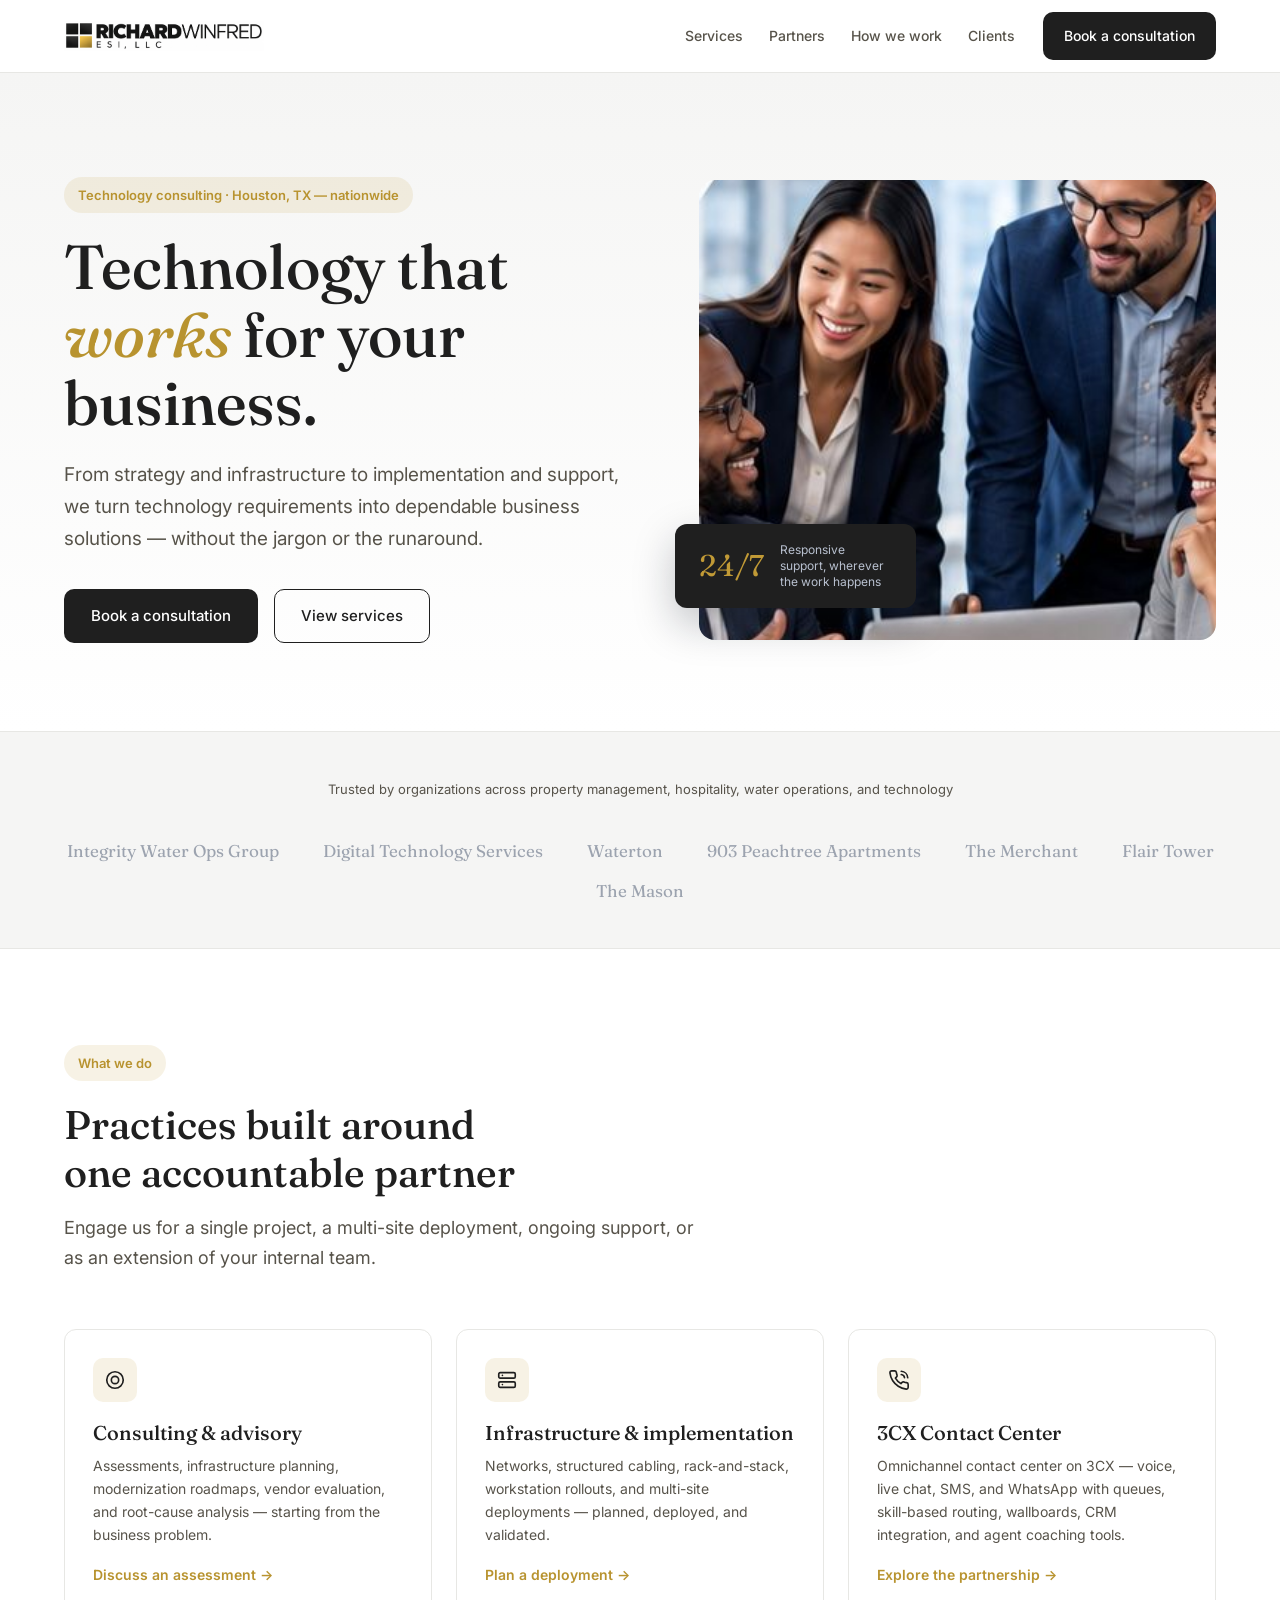
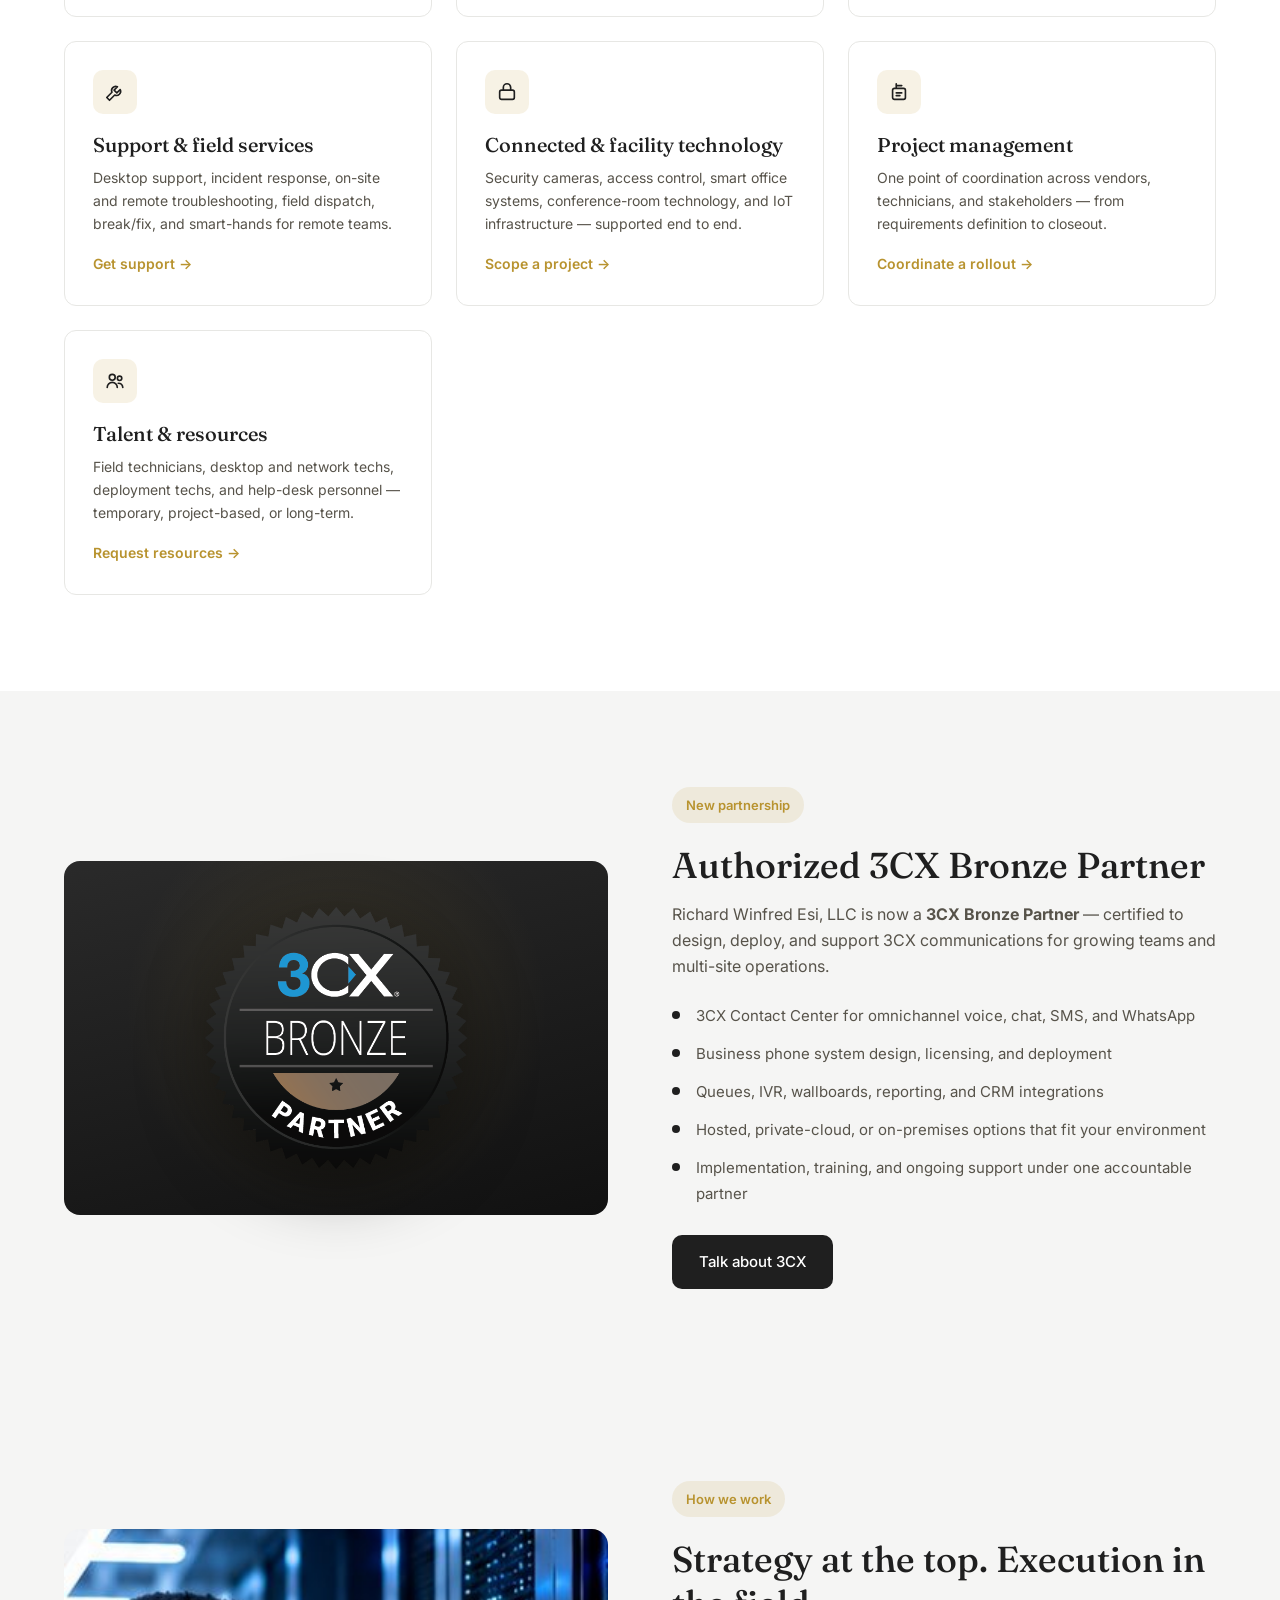
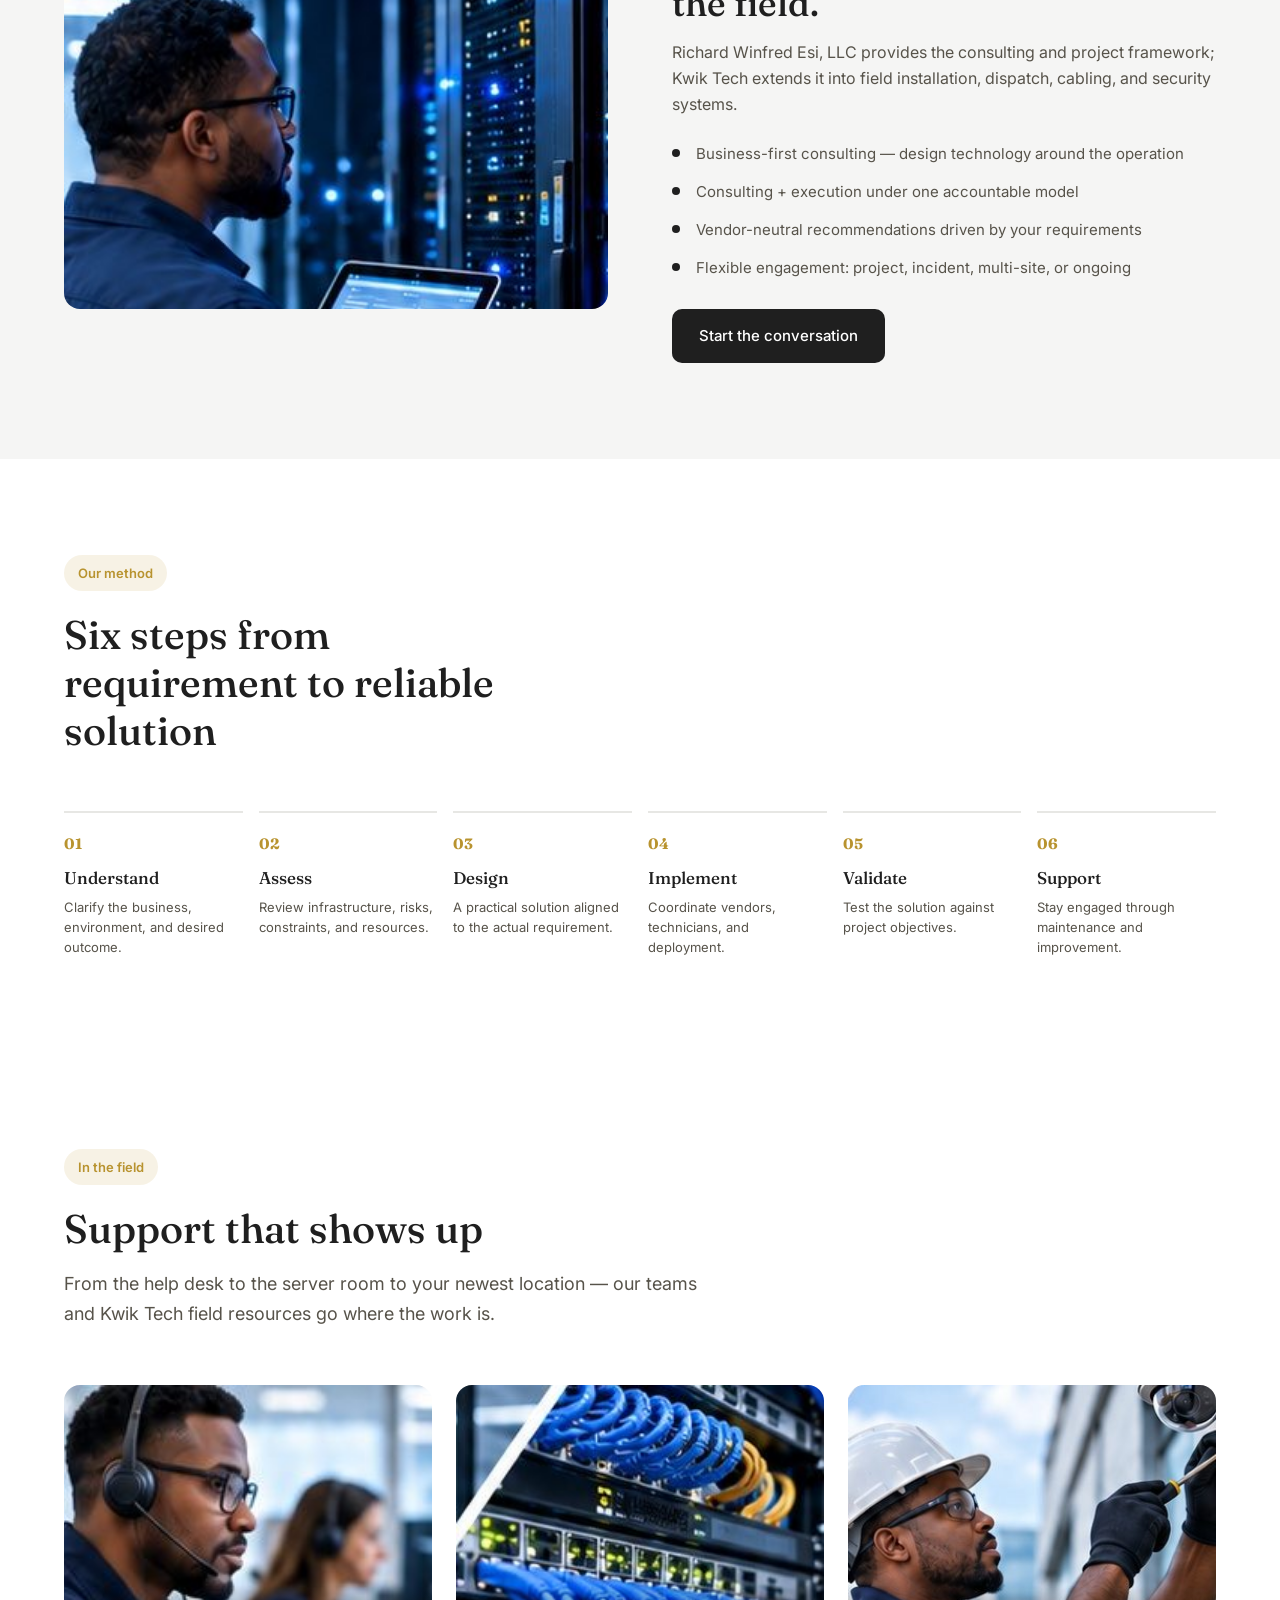
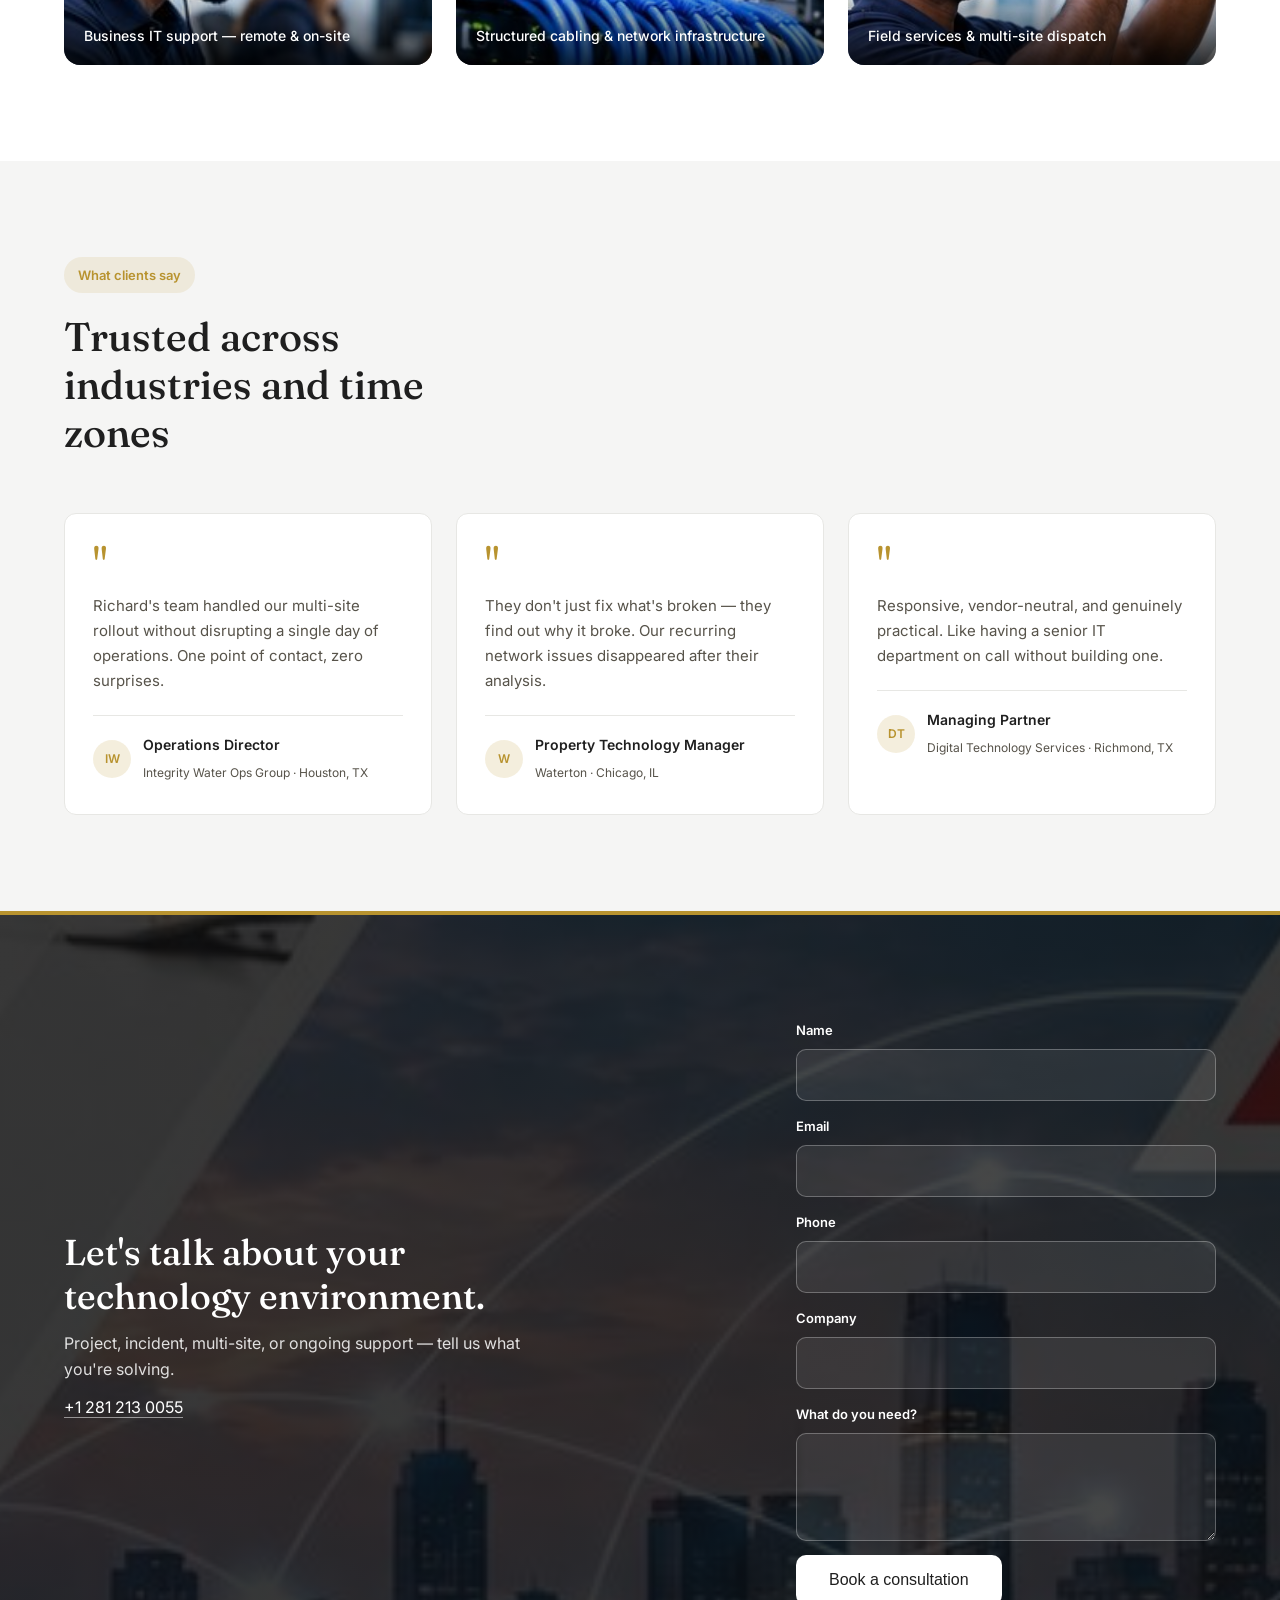
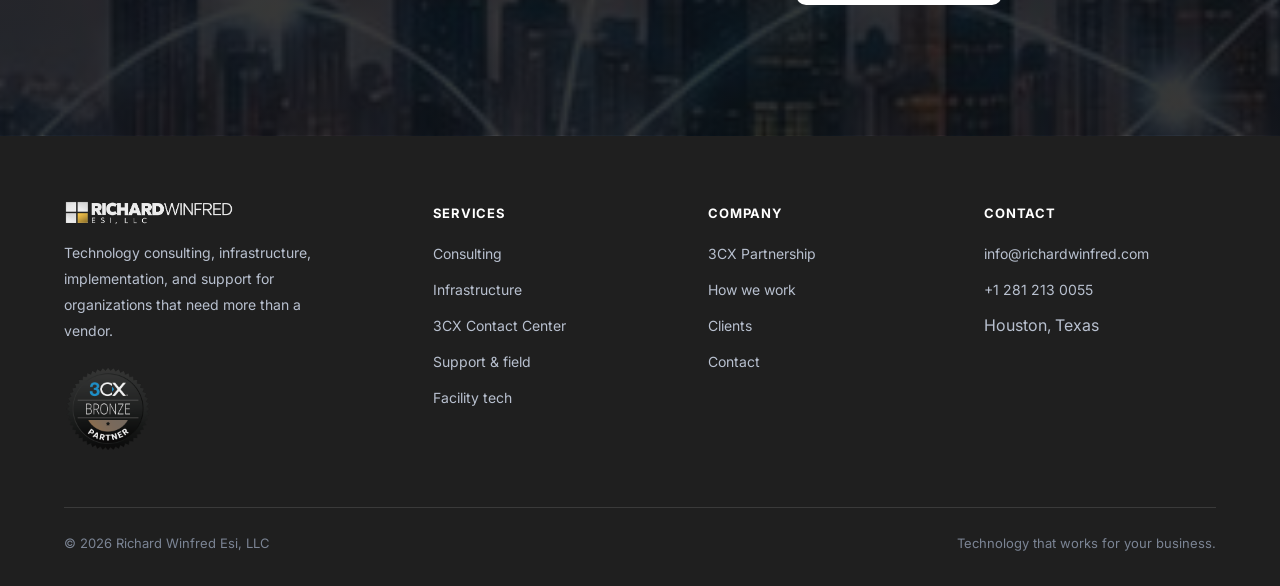
==== commit 9f5fa484: "Merge main into 3CX partnership branch Resolve conflicts with the Lightsail deploy merge while keepi" ====
--- a/index.html
+++ b/index.html
@@ -1,13 +1,13 @@
 <!DOCTYPE html>
 <html lang="en"><head>
 <meta charset="UTF-8"><meta name="viewport" content="width=device-width, initial-scale=1.0">
-<title>Richard Winfred Esi, LLC — Technology Consulting, Infrastructure &amp; Support</title>
-<meta name="description" content="Houston-based technology consulting, infrastructure, implementation, and support. Richard Winfred Esi, LLC turns technology requirements into dependable business solutions.">
+<title>Richard Winfred Esi, LLC — Technology Consulting, 3CX Contact Center &amp; Support</title>
+<meta name="description" content="Houston-based technology consulting, infrastructure, 3CX Contact Center, implementation, and support. Richard Winfred Esi, LLC turns technology requirements into dependable business solutions.">
 <meta name="theme-color" content="#1f1f1f">
 <link rel="canonical" href="https://richardwinfred.com/">
 <meta property="og:type" content="website">
 <meta property="og:site_name" content="Richard Winfred Esi, LLC">
-<meta property="og:title" content="Richard Winfred Esi, LLC — Technology Consulting, Infrastructure &amp; Support">
+<meta property="og:title" content="Richard Winfred Esi, LLC — Technology Consulting, 3CX Contact Center &amp; Support">
 <meta property="og:description" content="Technology consulting, infrastructure, implementation, and support for organizations that need more than a vendor.">
 <meta property="og:url" content="https://richardwinfred.com/">
 <meta property="og:image" content="https://richardwinfred.com/assets/img/hero-team.jpg">
@@ -23,7 +23,7 @@
 <header><div class="wrap nav">
   <a class="logo" href="#top" aria-label="Richard Winfred Esi, LLC home"><img src="assets/img/logo.png" alt="Richard Winfred Esi, LLC" width="213" height="32"></a>
   <button class="nav-toggle" type="button" aria-expanded="false" aria-controls="site-nav" aria-label="Menu"><span></span><span></span><span></span></button>
-  <nav id="site-nav" class="nav-links" aria-label="Primary"><a href="#services">Services</a><a href="#work">How we work</a><a href="#clients">Clients</a></nav>
+  <nav id="site-nav" class="nav-links" aria-label="Primary"><a href="#services">Services</a><a href="#partners">Partners</a><a href="#work">How we work</a><a href="#clients">Clients</a></nav>
   <a class="btn btn-p" href="#contact">Book a consultation</a>
 </div></header>
 
@@ -48,15 +48,36 @@
 </div></div>
 
 <section id="services"><div class="wrap">
-  <div class="reveal"><span class="eyebrow">What we do</span><h2 class="sec-title">Four practices, one accountable partner</h2>
+  <div class="reveal"><span class="eyebrow">What we do</span><h2 class="sec-title">Practices built around one accountable partner</h2>
   <p class="sec-lead">Engage us for a single project, a multi-site deployment, ongoing support, or as an extension of your internal team.</p></div>
   <div class="cards">
     <div class="card reveal"><div class="ic"><svg viewBox="0 0 24 24"><circle cx="12" cy="12" r="9"/><circle cx="12" cy="12" r="4"/></svg></div><h3>Consulting &amp; advisory</h3><p>Assessments, infrastructure planning, modernization roadmaps, vendor evaluation, and root-cause analysis — starting from the business problem.</p><a href="#contact">Discuss an assessment →</a></div>
     <div class="card reveal"><div class="ic"><svg viewBox="0 0 24 24"><rect x="3" y="4" width="18" height="6" rx="1.5"/><rect x="3" y="14" width="18" height="6" rx="1.5"/><path d="M7 7h.01M7 17h.01"/></svg></div><h3>Infrastructure &amp; implementation</h3><p>Networks, structured cabling, rack-and-stack, workstation rollouts, and multi-site deployments — planned, deployed, and validated.</p><a href="#contact">Plan a deployment →</a></div>
+    <div class="card reveal"><div class="ic"><svg viewBox="0 0 24 24"><path d="M22 16.92v3a2 2 0 0 1-2.18 2 19.8 19.8 0 0 1-8.63-3.07 19.5 19.5 0 0 1-6-6A19.8 19.8 0 0 1 2.12 4.18 2 2 0 0 1 4.11 2h3a2 2 0 0 1 2 1.72c.13.96.37 1.9.72 2.81a2 2 0 0 1-.45 2.11L8.09 9.91a16 16 0 0 0 6 6l1.27-1.27a2 2 0 0 1 2.11-.45c.91.35 1.85.59 2.81.72A2 2 0 0 1 22 16.92z"/><path d="M14.5 2.5a7.5 7.5 0 0 1 7 7"/><path d="M14.5 6a4 4 0 0 1 3.5 3.5"/></svg></div><h3>3CX Contact Center</h3><p>Omnichannel contact center on 3CX — voice, live chat, SMS, and WhatsApp with queues, skill-based routing, wallboards, CRM integration, and agent coaching tools.</p><a href="#partners">Explore the partnership →</a></div>
     <div class="card reveal"><div class="ic"><svg viewBox="0 0 24 24"><path d="M14.7 6.3a4.5 4.5 0 0 0-6 6L3 18l3 3 5.7-5.7a4.5 4.5 0 0 0 6-6L14 13l-3-3 3.7-3.7z"/></svg></div><h3>Support &amp; field services</h3><p>Desktop support, incident response, on-site and remote troubleshooting, field dispatch, break/fix, and smart-hands for remote teams.</p><a href="#contact">Get support →</a></div>
     <div class="card reveal"><div class="ic"><svg viewBox="0 0 24 24"><rect x="4" y="10" width="16" height="10" rx="2"/><path d="M8 10V7a4 4 0 0 1 8 0v3"/></svg></div><h3>Connected &amp; facility technology</h3><p>Security cameras, access control, smart office systems, conference-room technology, and IoT infrastructure — supported end to end.</p><a href="#contact">Scope a project →</a></div>
     <div class="card reveal"><div class="ic"><svg viewBox="0 0 24 24"><path d="M9 5h6M9 3v4"/><rect x="5" y="8" width="14" height="12" rx="2"/><path d="M9 13h6M9 16h4"/></svg></div><h3>Project management</h3><p>One point of coordination across vendors, technicians, and stakeholders — from requirements definition to closeout.</p><a href="#contact">Coordinate a rollout →</a></div>
     <div class="card reveal"><div class="ic"><svg viewBox="0 0 24 24"><circle cx="9" cy="8" r="3.2"/><path d="M3.5 19a5.5 5.5 0 0 1 11 0"/><circle cx="17" cy="9" r="2.4"/><path d="M15.5 14.5a5 5 0 0 1 5 4.5"/></svg></div><h3>Talent &amp; resources</h3><p>Field technicians, desktop and network techs, deployment techs, and help-desk personnel — temporary, project-based, or long-term.</p><a href="#contact">Request resources →</a></div>
+  </div>
+</div></section>
+
+
+<section class="feature" id="partners"><div class="wrap feature-in">
+  <div class="reveal partner-badge-wrap">
+    <img class="partner-badge" src="assets/img/3cx-bronze-partner.png" alt="3CX Bronze Partner badge" width="280" height="275">
+  </div>
+  <div class="reveal">
+    <span class="eyebrow">New partnership</span>
+    <h2>Authorized 3CX Bronze Partner</h2>
+    <p class="lead">Richard Winfred Esi, LLC is now a <strong>3CX Bronze Partner</strong> — certified to design, deploy, and support 3CX communications for growing teams and multi-site operations.</p>
+    <ul>
+      <li>3CX Contact Center for omnichannel voice, chat, SMS, and WhatsApp</li>
+      <li>Business phone system design, licensing, and deployment</li>
+      <li>Queues, IVR, wallboards, reporting, and CRM integrations</li>
+      <li>Hosted, private-cloud, or on-premises options that fit your environment</li>
+      <li>Implementation, training, and ongoing support under one accountable partner</li>
+    </ul>
+    <a class="btn btn-p" href="#contact">Talk about 3CX</a>
   </div>
 </div></section>
 
@@ -125,9 +146,9 @@
 
 <footer><div class="wrap">
   <div class="fg">
-    <div><img class="fb-logo" src="assets/img/logo-white.png" alt="Richard Winfred Esi, LLC" width="173" height="26"><p>Technology consulting, infrastructure, implementation, and support for organizations that need more than a vendor.</p></div>
-    <div><h4>Services</h4><ul><li><a href="#services">Consulting</a></li><li><a href="#services">Infrastructure</a></li><li><a href="#services">Support &amp; field</a></li><li><a href="#services">Facility tech</a></li></ul></div>
-    <div><h4>Company</h4><ul><li><a href="#work">How we work</a></li><li><a href="#clients">Clients</a></li><li><a href="#contact">Contact</a></li></ul></div>
+    <div><img class="fb-logo" src="assets/img/logo-white.png" alt="Richard Winfred Esi, LLC" width="173" height="26"><p>Technology consulting, infrastructure, implementation, and support for organizations that need more than a vendor.</p><a class="footer-partner" href="#partners" aria-label="3CX Bronze Partner"><img src="assets/img/3cx-bronze-partner.png" alt="3CX Bronze Partner" width="88" height="86"></a></div>
+    <div><h4>Services</h4><ul><li><a href="#services">Consulting</a></li><li><a href="#services">Infrastructure</a></li><li><a href="#partners">3CX Contact Center</a></li><li><a href="#services">Support &amp; field</a></li><li><a href="#services">Facility tech</a></li></ul></div>
+    <div><h4>Company</h4><ul><li><a href="#partners">3CX Partnership</a></li><li><a href="#work">How we work</a></li><li><a href="#clients">Clients</a></li><li><a href="#contact">Contact</a></li></ul></div>
     <div><h4>Contact</h4><ul><li><a href="mailto:info@richardwinfred.com">info@richardwinfred.com</a></li><li><a href="tel:+12812130055">+1 281 213 0055</a></li><li>Houston, Texas</li></ul></div>
   </div>
   <div class="fbot"><span>© 2026 Richard Winfred Esi, LLC</span><span>Technology that works for your business.</span></div>
--- a/assets/css/style.css
+++ b/assets/css/style.css
@@ -65,13 +65,19 @@
 .card a{display:inline-block;font-size:14px;font-weight:600;color:var(--gold);text-decoration:none;margin-top:16px}
 .feature{background:var(--muted)}
 .feature-in{display:grid;grid-template-columns:1fr 1fr;gap:64px;align-items:center}
-.feature img{width:100%;height:380px;object-fit:cover;border-radius:16px}
+.feature img:not(.partner-badge){width:100%;height:380px;object-fit:cover;border-radius:16px}
 .feature h2{font-size:36px;line-height:44px}
 .feature .lead{margin-top:14px}
 .feature .btn{margin-top:28px}
 .feature ul{list-style:none;margin-top:24px;display:flex;flex-direction:column;gap:12px}
 .feature li{font-size:15px;padding-left:24px;position:relative}
 .feature li::before{content:"";position:absolute;left:0;top:8px;width:8px;height:8px;border-radius:50%;background:var(--cobalt)}
+.partner-badge-wrap{display:flex;align-items:center;justify-content:center;min-height:320px;background:radial-gradient(circle at 50% 42%,rgba(184,147,47,.14),transparent 62%),linear-gradient(165deg,#2a2a2a 0%,#111 100%);border-radius:16px;padding:40px 24px}
+.partner-badge{width:min(280px,70%);height:auto;object-fit:contain;border-radius:0;filter:drop-shadow(0 18px 36px rgba(0,0,0,.45))}
+.footer-partner{display:inline-block;margin-top:22px;line-height:0;max-width:88px}
+.fg a.footer-partner{font-size:0}
+.footer-partner img{display:block;width:88px;max-width:100%;height:auto;opacity:.95;transition:opacity .2s,transform .2s}
+.footer-partner:hover img{opacity:1;transform:translateY(-2px)}
 .steps{display:grid;grid-template-columns:repeat(6,1fr);gap:16px;margin-top:56px}
 .step{border-top:2px solid var(--line);padding-top:18px;transition:border-color .2s}
 .step:hover{border-color:var(--gold)}
@@ -117,5 +123,6 @@
 .missing h1{font-size:44px;line-height:52px;margin:16px 0 12px}
 .missing p{max-width:46ch}
 .missing .btn{margin-top:28px;align-self:flex-start}
-@media(max-width:960px){section{padding:72px 0}.hero-grid,.feature-in{grid-template-columns:1fr;gap:40px}.hero h1{font-size:44px;line-height:50px}.sec-title{font-size:32px;line-height:40px}.cards,.quotes{grid-template-columns:1fr 1fr}.steps{grid-template-columns:1fr 1fr}.fg{grid-template-columns:1fr 1fr}.nav{flex-wrap:wrap;height:auto;min-height:72px}.nav-toggle{display:inline-flex}.nav-links{display:none;flex-basis:100%;flex-direction:column;gap:0;margin:0 0 8px;padding-top:8px;border-top:1px solid var(--line)}.nav-links.is-open{display:flex}.nav-links a{padding:12px 0}.nav .btn{margin-left:10px}.nav .nav-end{margin-left:auto}}
-@media(max-width:640px){.pstrip{grid-template-columns:1fr}.cards,.quotes,.steps,.fg{grid-template-columns:1fr}.hero-media img{height:300px}.hero-badge{left:12px;right:12px;bottom:12px}}+@media(max-width:960px){section{padding:72px 0}.hero-grid,.feature-in{grid-template-columns:1fr;gap:40px}.hero h1{font-size:44px;line-height:50px}.sec-title{font-size:32px;line-height:40px}.cards,.quotes{grid-template-columns:1fr 1fr}.steps{grid-template-columns:1fr 1fr}.fg{grid-template-columns:1fr 1fr}.nav{flex-wrap:wrap;height:auto;min-height:72px}.nav-toggle{display:inline-flex}.nav-links{display:none;flex-basis:100%;flex-direction:column;gap:0;margin:0 0 8px;padding-top:8px;border-top:1px solid var(--line)}.nav-links.is-open{display:flex}.nav-links a{padding:12px 0}.nav .btn{margin-left:10px}.nav .nav-end{margin-left:auto}.partner-badge-wrap{min-height:260px;padding:32px 20px}.partner-badge{width:min(220px,65%)}}
+@media(max-width:640px){.pstrip{grid-template-columns:1fr}.cards,.quotes,.steps,.fg{grid-template-columns:1fr}.hero-media img{height:300px}.hero-badge{left:12px;right:12px;bottom:12px}.partner-badge-wrap{min-height:220px}}
+
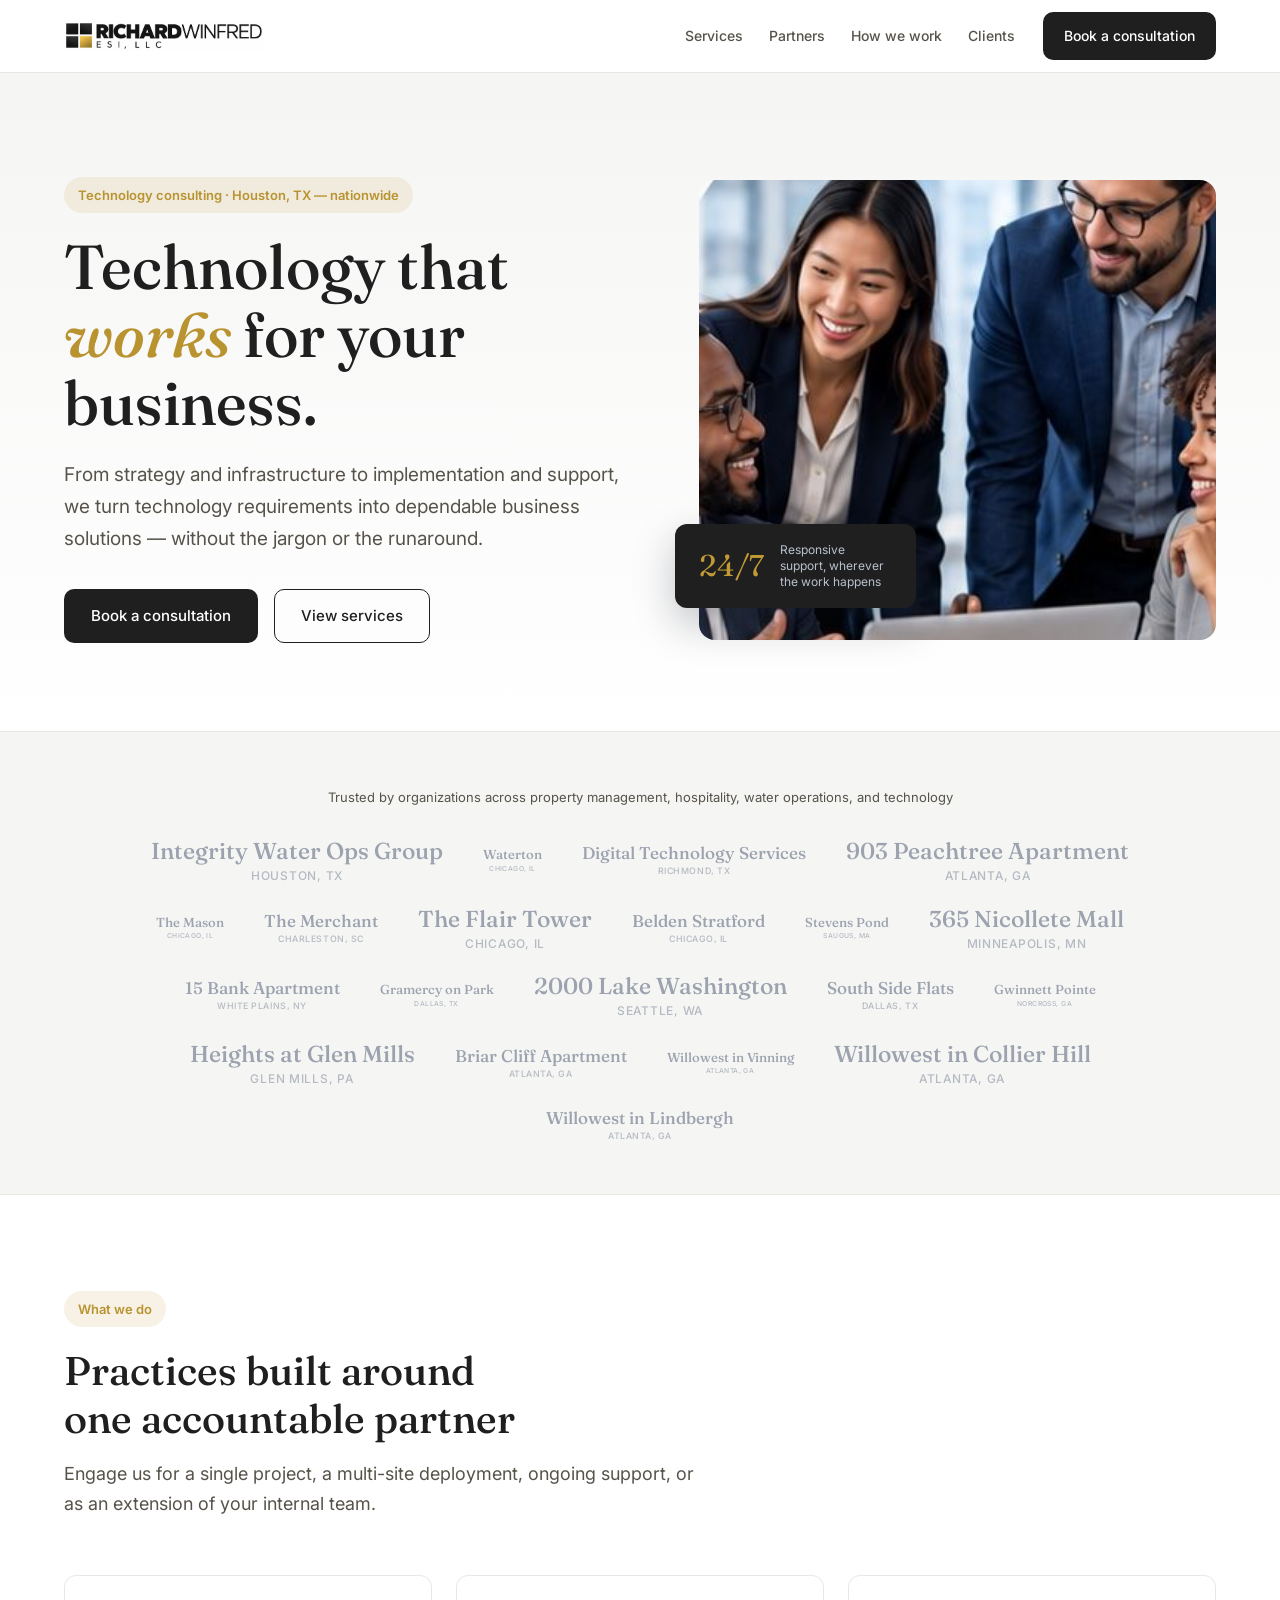
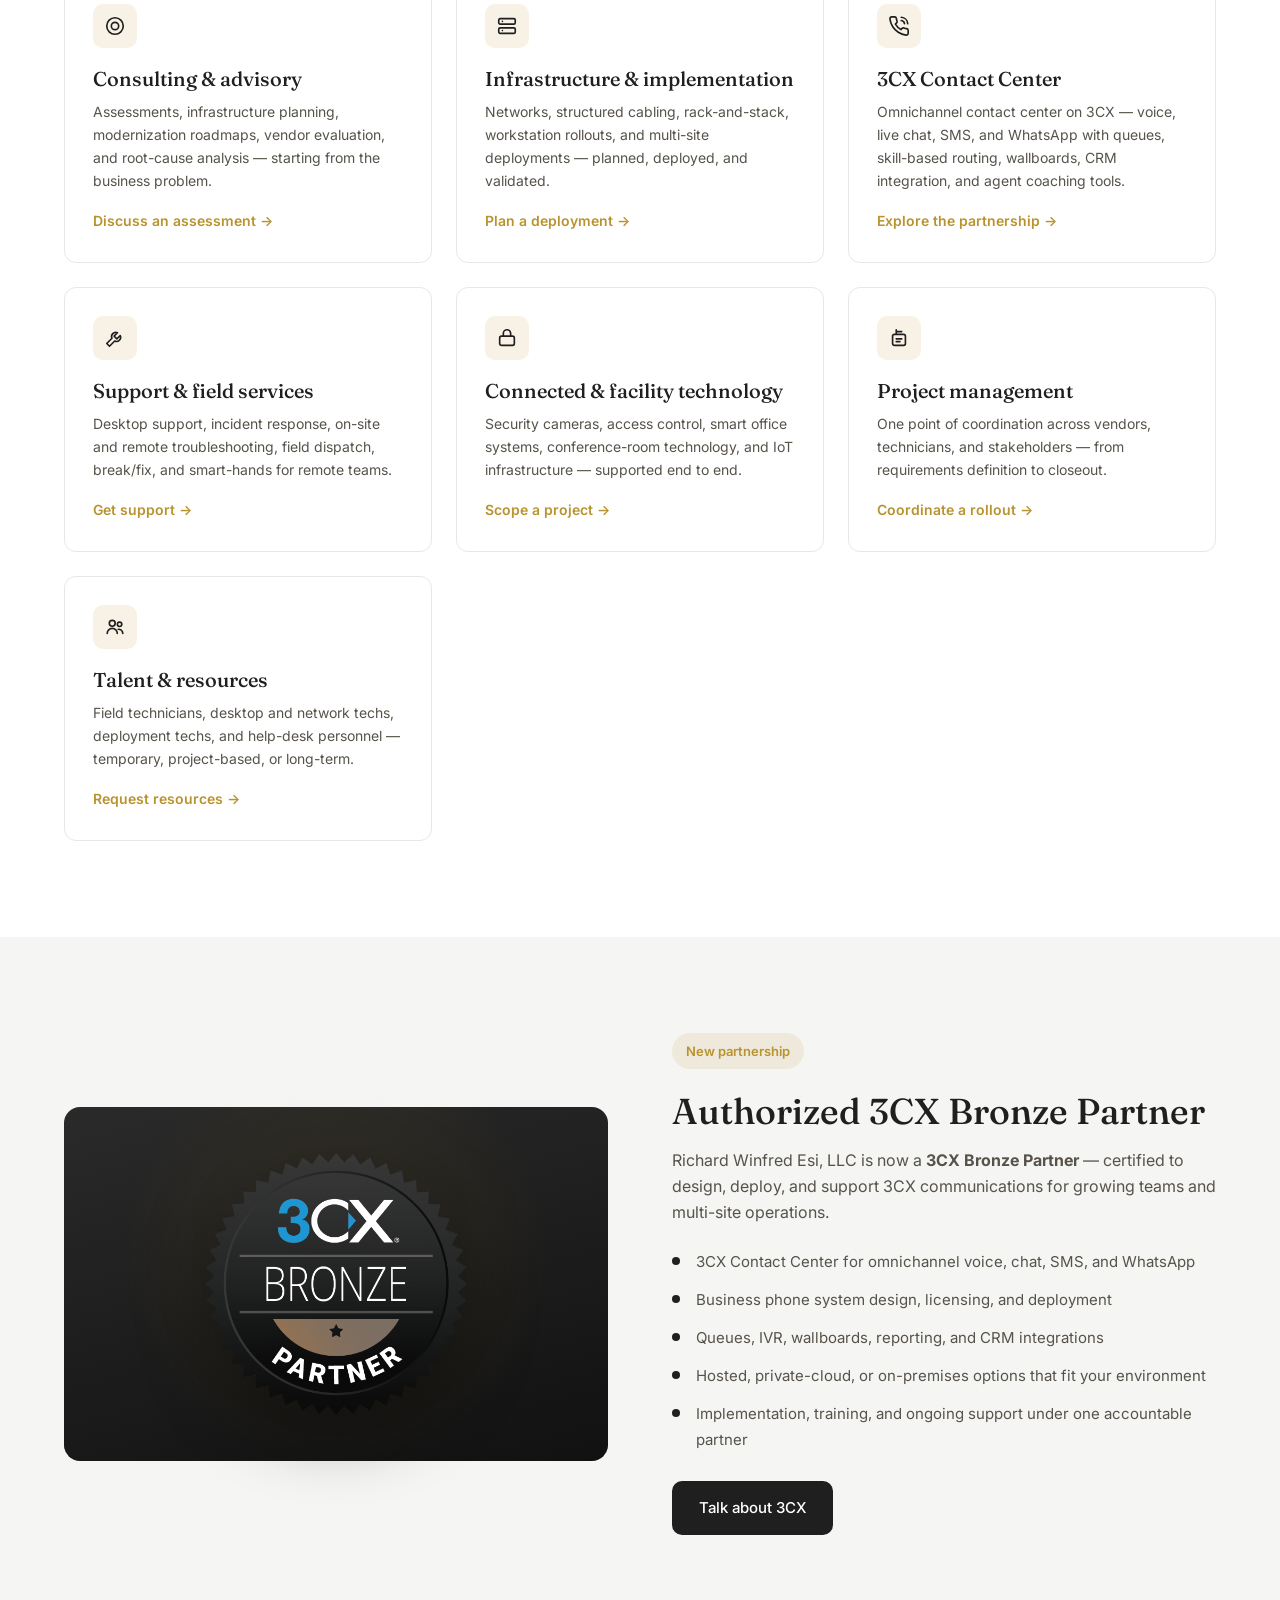
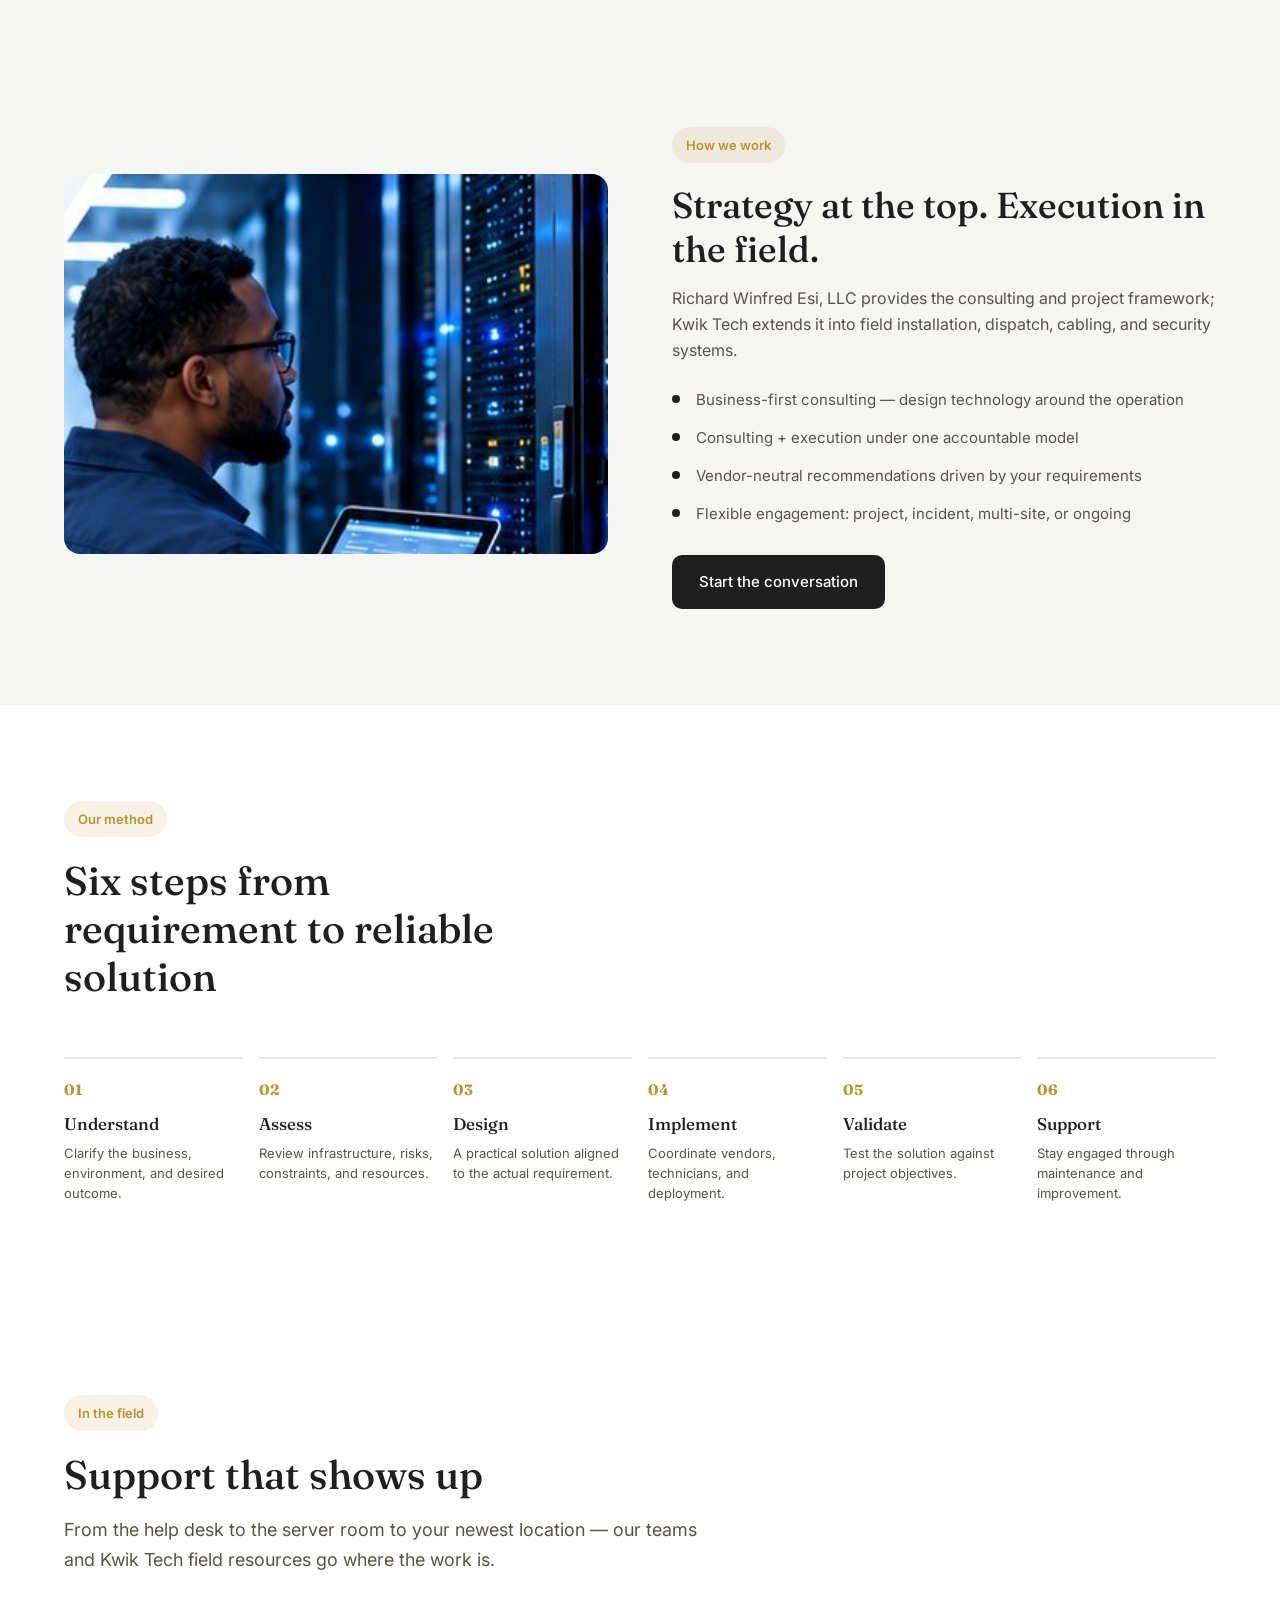
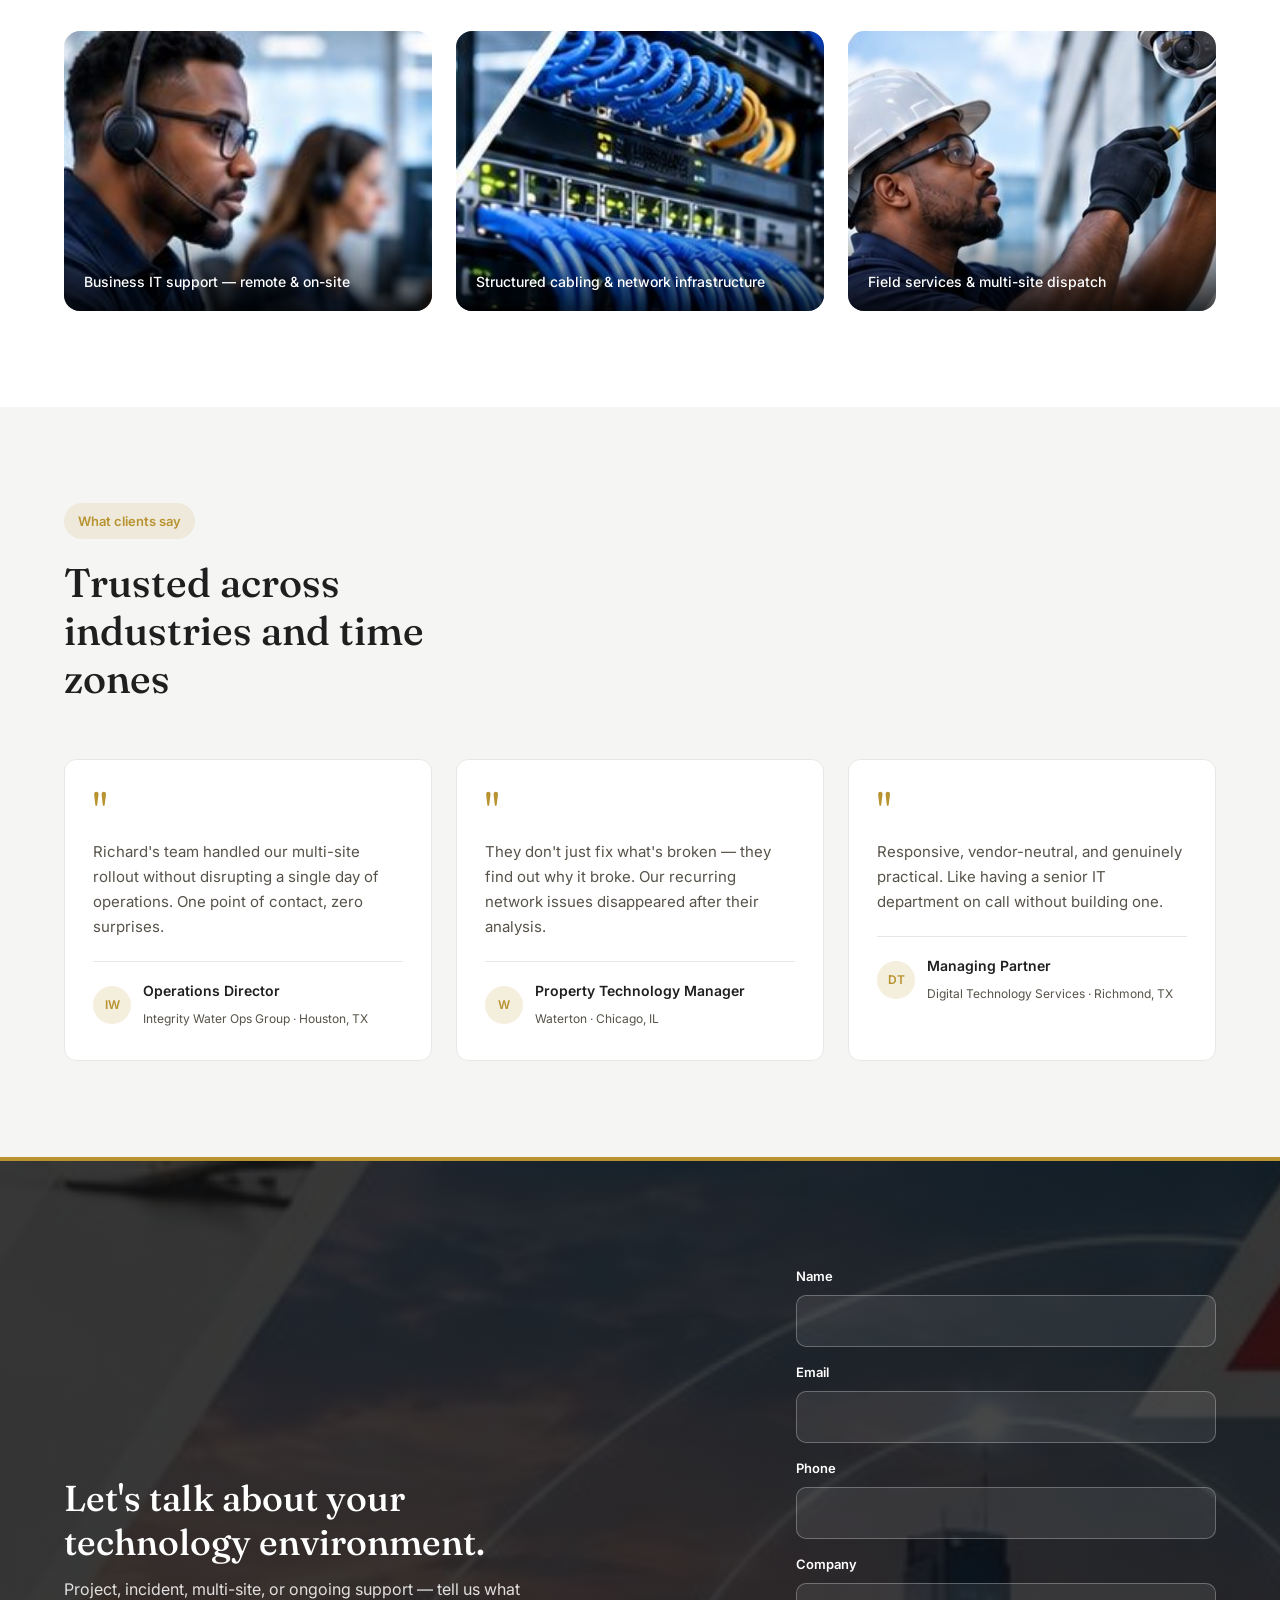
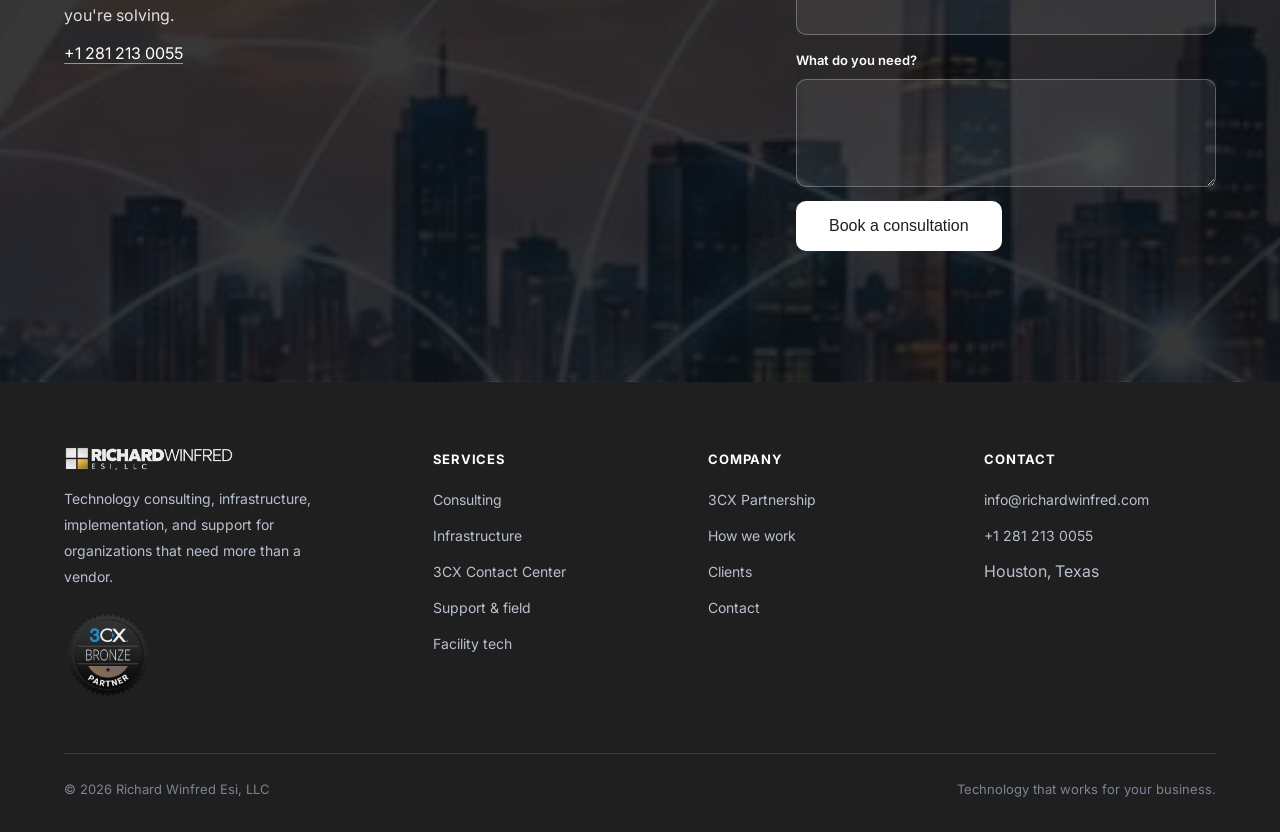
==== commit 0795f9c9: "Update clients section with locations and mixed type sizes Add city/state for existing clients, incl" ====
--- a/index.html
+++ b/index.html
@@ -44,7 +44,28 @@
 
 <div class="trust" id="clients"><div class="wrap reveal">
   <p>Trusted by organizations across property management, hospitality, water operations, and technology</p>
-  <div><span>Integrity Water Ops Group</span><span>Digital Technology Services</span><span>Waterton</span><span>903 Peachtree Apartments</span><span>The Merchant</span><span>Flair Tower</span><span>The Mason</span></div>
+  <div class="trust-list" role="list">
+    <span class="client sz-lg" role="listitem">Integrity Water Ops Group<span class="loc">Houston, TX</span></span>
+    <span class="client sz-sm" role="listitem">Waterton<span class="loc">Chicago, IL</span></span>
+    <span class="client sz-md" role="listitem">Digital Technology Services<span class="loc">Richmond, TX</span></span>
+    <span class="client sz-lg" role="listitem">903 Peachtree Apartment<span class="loc">Atlanta, GA</span></span>
+    <span class="client sz-sm" role="listitem">The Mason<span class="loc">Chicago, IL</span></span>
+    <span class="client sz-md" role="listitem">The Merchant<span class="loc">Charleston, SC</span></span>
+    <span class="client sz-lg" role="listitem">The Flair Tower<span class="loc">Chicago, IL</span></span>
+    <span class="client sz-md" role="listitem">Belden Stratford<span class="loc">Chicago, IL</span></span>
+    <span class="client sz-sm" role="listitem">Stevens Pond<span class="loc">Saugus, MA</span></span>
+    <span class="client sz-lg" role="listitem">365 Nicollete Mall<span class="loc">Minneapolis, MN</span></span>
+    <span class="client sz-md" role="listitem">15 Bank Apartment<span class="loc">White Plains, NY</span></span>
+    <span class="client sz-sm" role="listitem">Gramercy on Park<span class="loc">Dallas, TX</span></span>
+    <span class="client sz-lg" role="listitem">2000 Lake Washington<span class="loc">Seattle, WA</span></span>
+    <span class="client sz-md" role="listitem">South Side Flats<span class="loc">Dallas, TX</span></span>
+    <span class="client sz-sm" role="listitem">Gwinnett Pointe<span class="loc">Norcross, GA</span></span>
+    <span class="client sz-lg" role="listitem">Heights at Glen Mills<span class="loc">Glen Mills, PA</span></span>
+    <span class="client sz-md" role="listitem">Briar Cliff Apartment<span class="loc">Atlanta, GA</span></span>
+    <span class="client sz-sm" role="listitem">Willowest in Vinning<span class="loc">Atlanta, GA</span></span>
+    <span class="client sz-lg" role="listitem">Willowest in Collier Hill<span class="loc">Atlanta, GA</span></span>
+    <span class="client sz-md" role="listitem">Willowest in Lindbergh<span class="loc">Atlanta, GA</span></span>
+  </div>
 </div></div>
 
 <section id="services"><div class="wrap">
--- a/assets/css/style.css
+++ b/assets/css/style.css
@@ -48,11 +48,21 @@
 .pstrip img{width:100%;height:280px;object-fit:cover;display:block;transition:transform .4s ease}
 .pstrip figure:hover img{transform:scale(1.04)}
 .pstrip figcaption{position:absolute;left:0;right:0;bottom:0;background:linear-gradient(transparent,rgba(0,0,0,.78));color:#fff;font-size:14px;font-weight:500;padding:38px 20px 16px}
-.trust{padding:44px 0;background:var(--muted);border-block:1px solid var(--line)}
-.trust p{font-size:13px;text-align:center;margin-bottom:22px}
-.trust div{display:flex;flex-wrap:wrap;justify-content:center;gap:14px 44px}
-.trust span{font-family:"Fraunces",serif;font-size:17px;color:#9ca3af;transition:color .2s}
-.trust span:hover{color:var(--ink)}
+.trust{padding:52px 0;background:var(--muted);border-block:1px solid var(--line)}
+.trust> .wrap > p{font-size:13px;text-align:center;margin-bottom:28px;color:var(--ink2)}
+.trust-list{display:flex;flex-wrap:wrap;justify-content:center;align-items:baseline;gap:22px 40px;max-width:1080px;margin:0 auto}
+.client{display:inline-flex;flex-direction:column;align-items:center;text-align:center;font-family:"Fraunces",serif;font-weight:500;color:#9ca3af;line-height:1.15;transition:color .2s,transform .2s}
+.client:hover{color:var(--ink);transform:translateY(-2px)}
+.client .loc{font-family:"Inter",system-ui,sans-serif;font-size:.52em;font-weight:500;letter-spacing:.06em;text-transform:uppercase;opacity:.72;margin-top:.4em;line-height:1.2}
+.client.sz-sm{font-size:13px}
+.client.sz-md{font-size:17px}
+.client.sz-lg{font-size:23px}
+@media(max-width:640px){
+  .trust-list{gap:16px 22px}
+  .client.sz-sm{font-size:12px}
+  .client.sz-md{font-size:15px}
+  .client.sz-lg{font-size:19px}
+}
 .cards{display:grid;grid-template-columns:repeat(3,1fr);gap:24px;margin-top:56px}
 .card{border:1px solid var(--line);border-radius:12px;padding:28px;background:#fff;transition:all .2s;position:relative;overflow:hidden}
 .card::before{content:"";position:absolute;inset:0 0 auto 0;height:3px;background:var(--gold);transform:scaleX(0);transform-origin:left;transition:transform .25s}
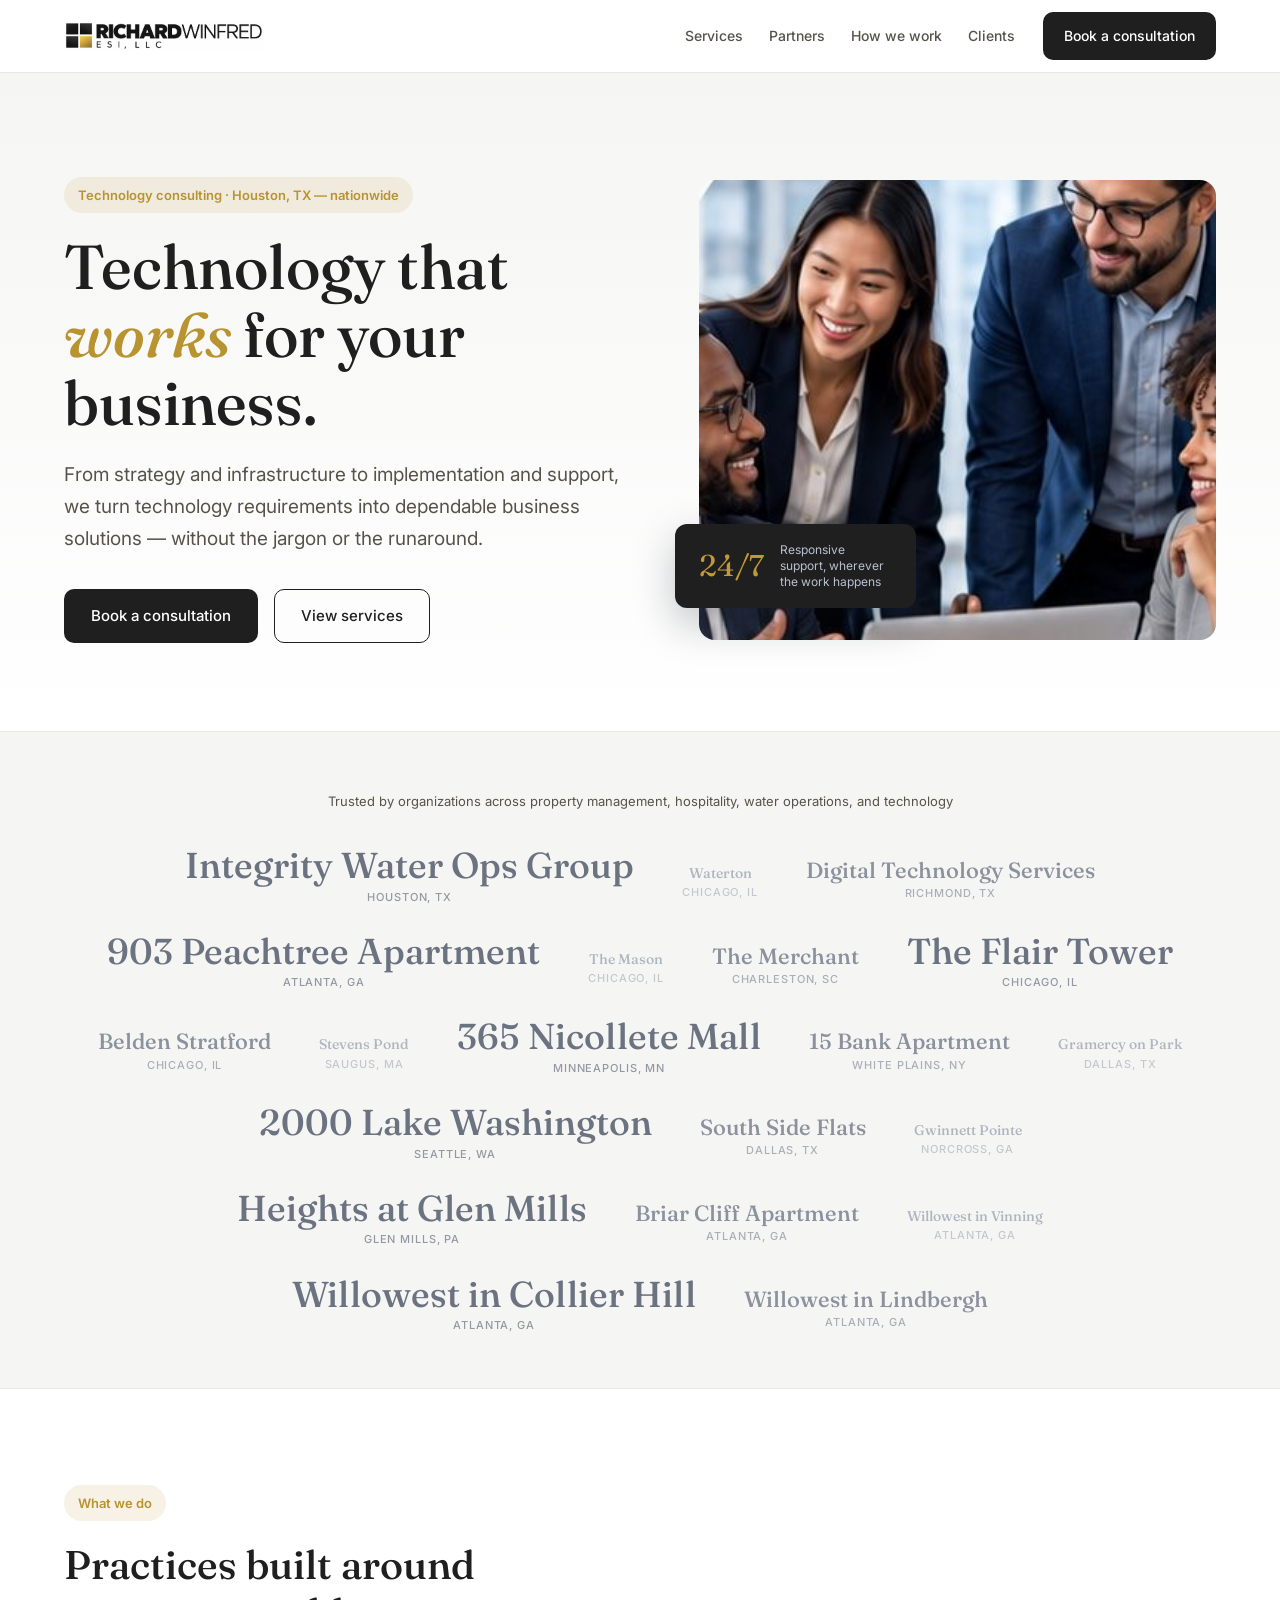
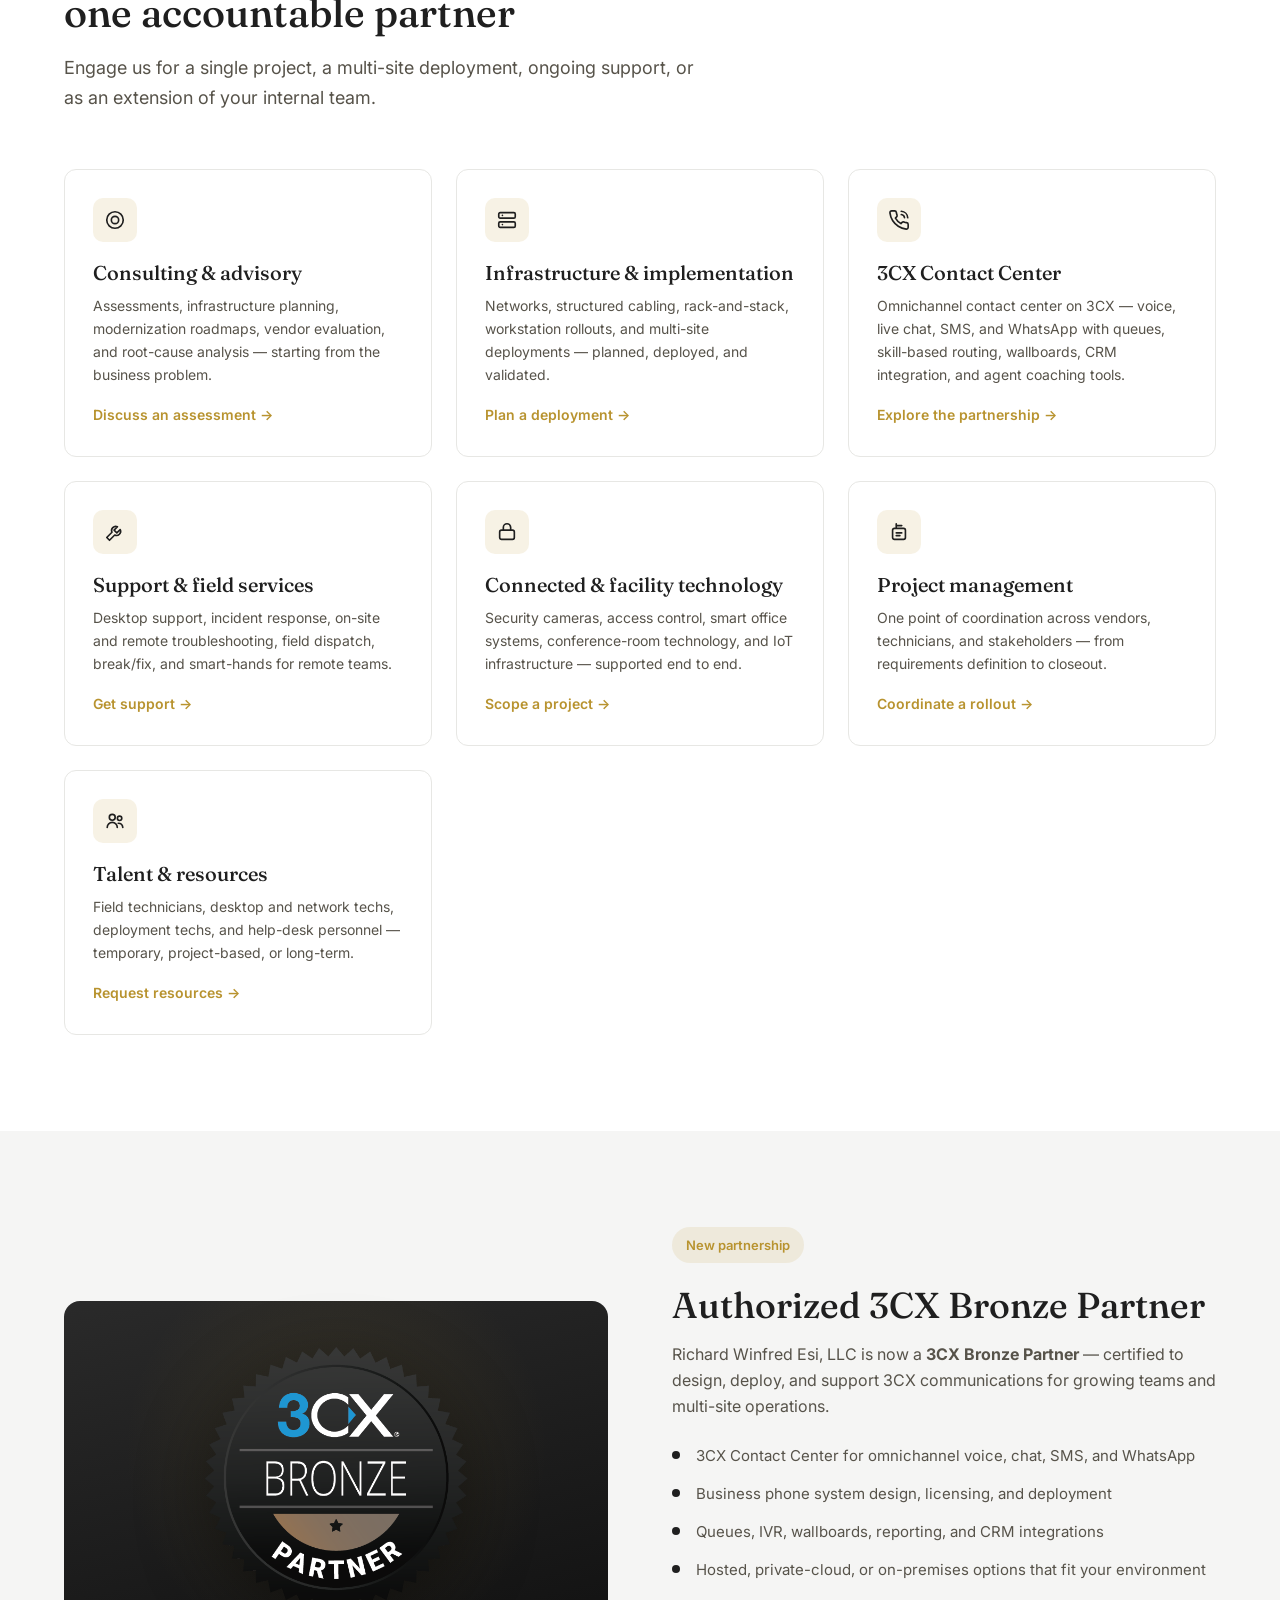
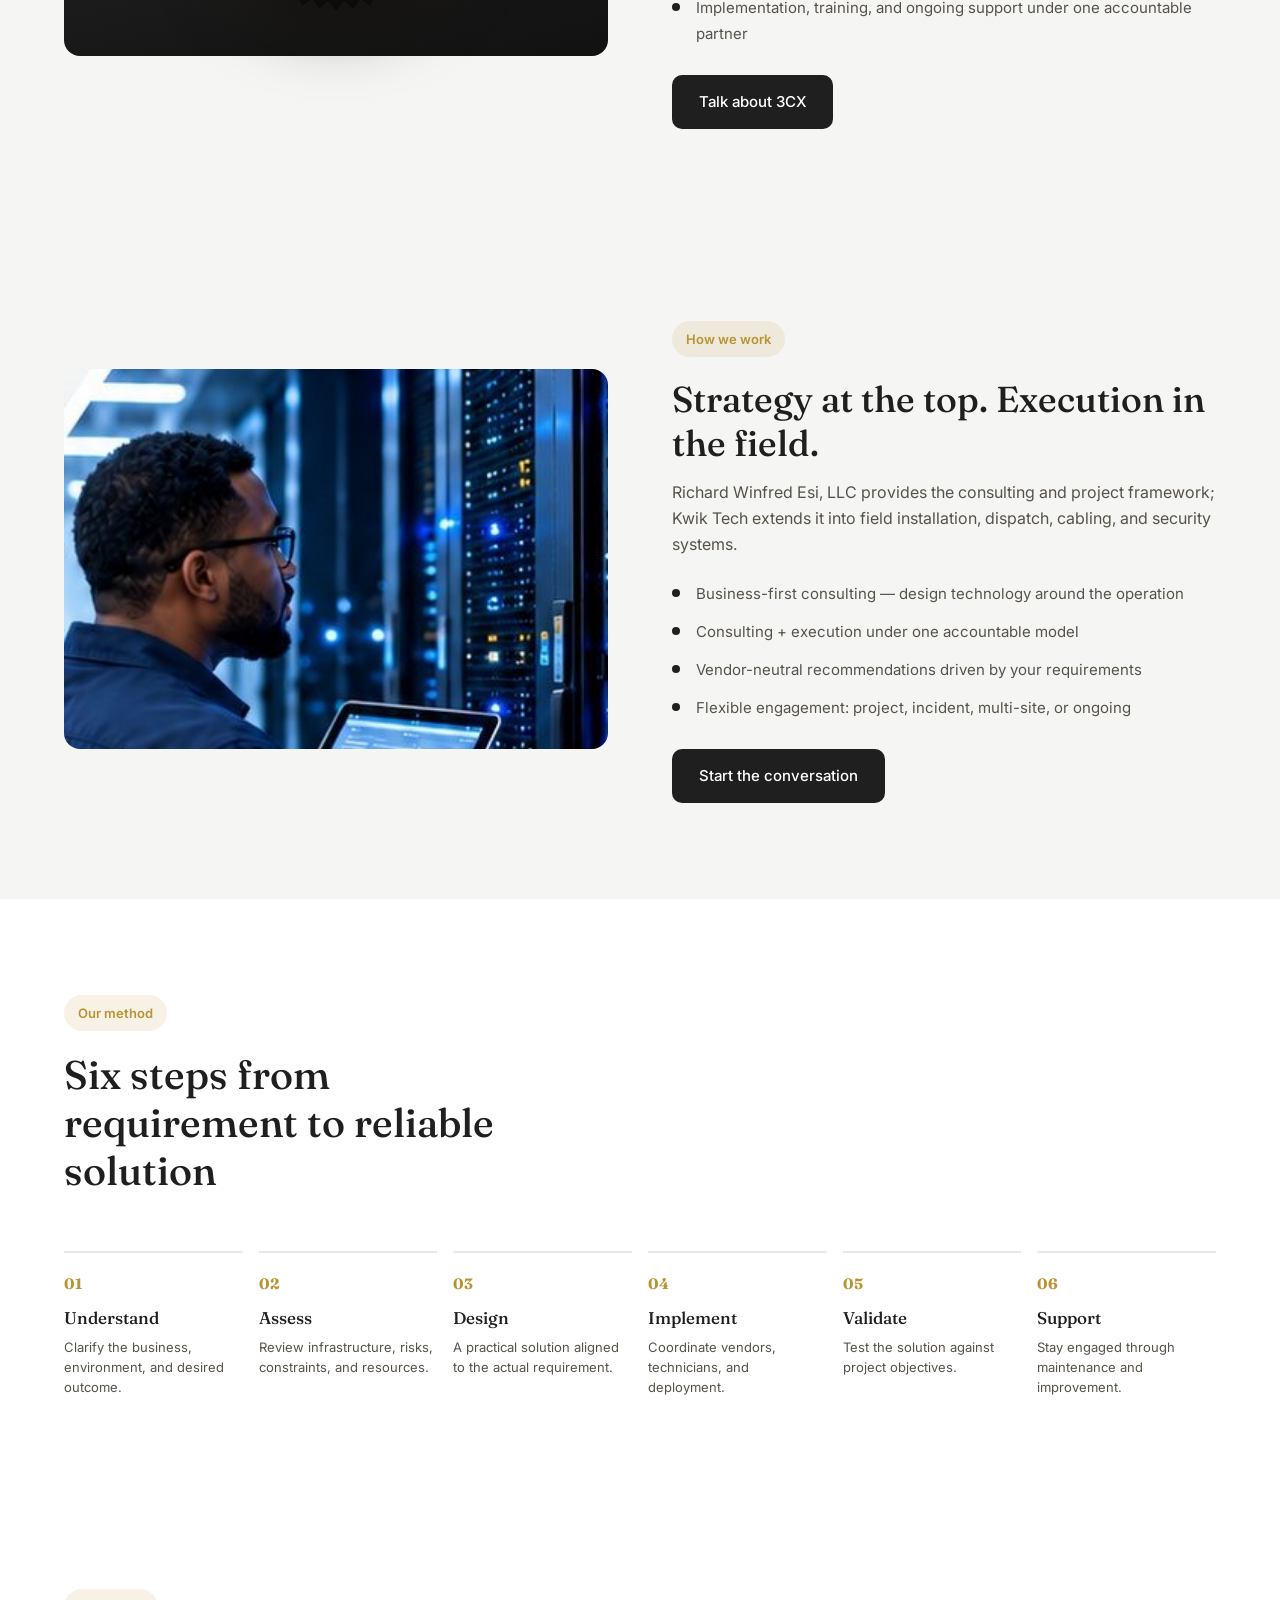
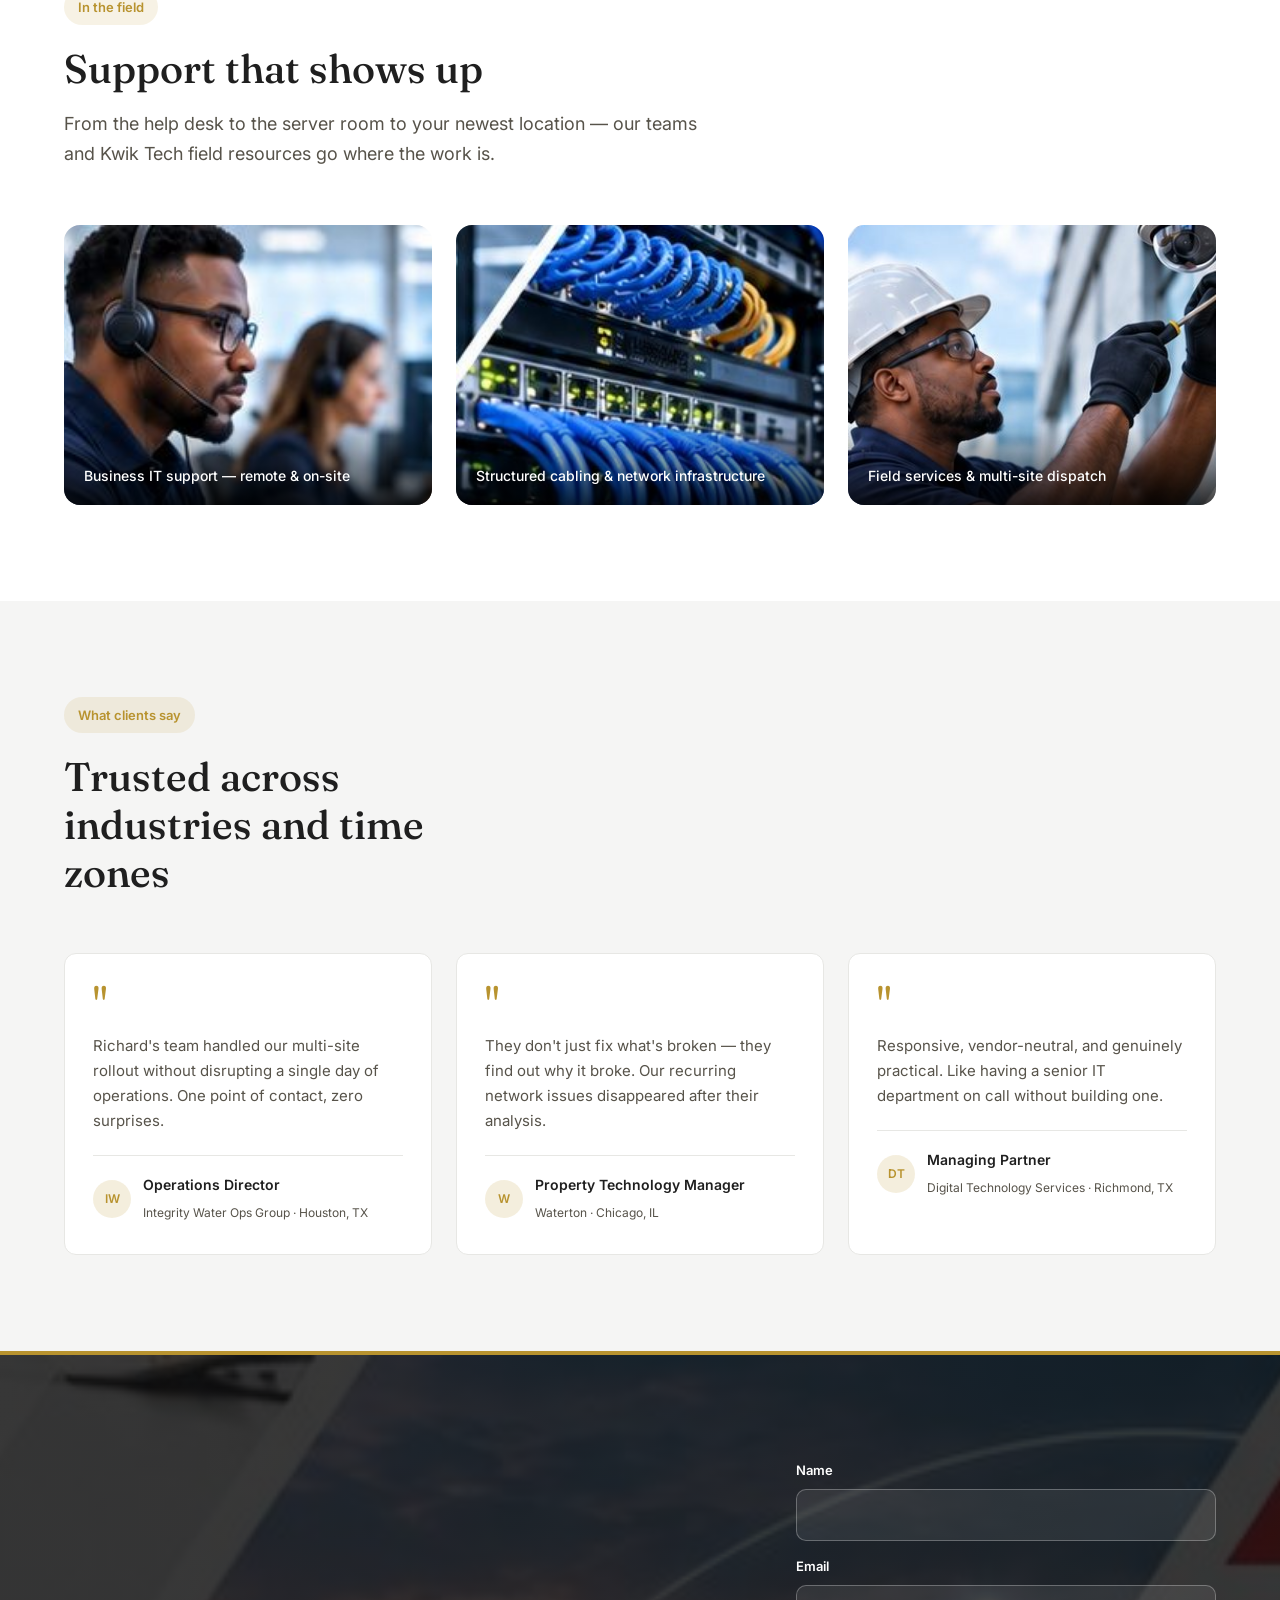
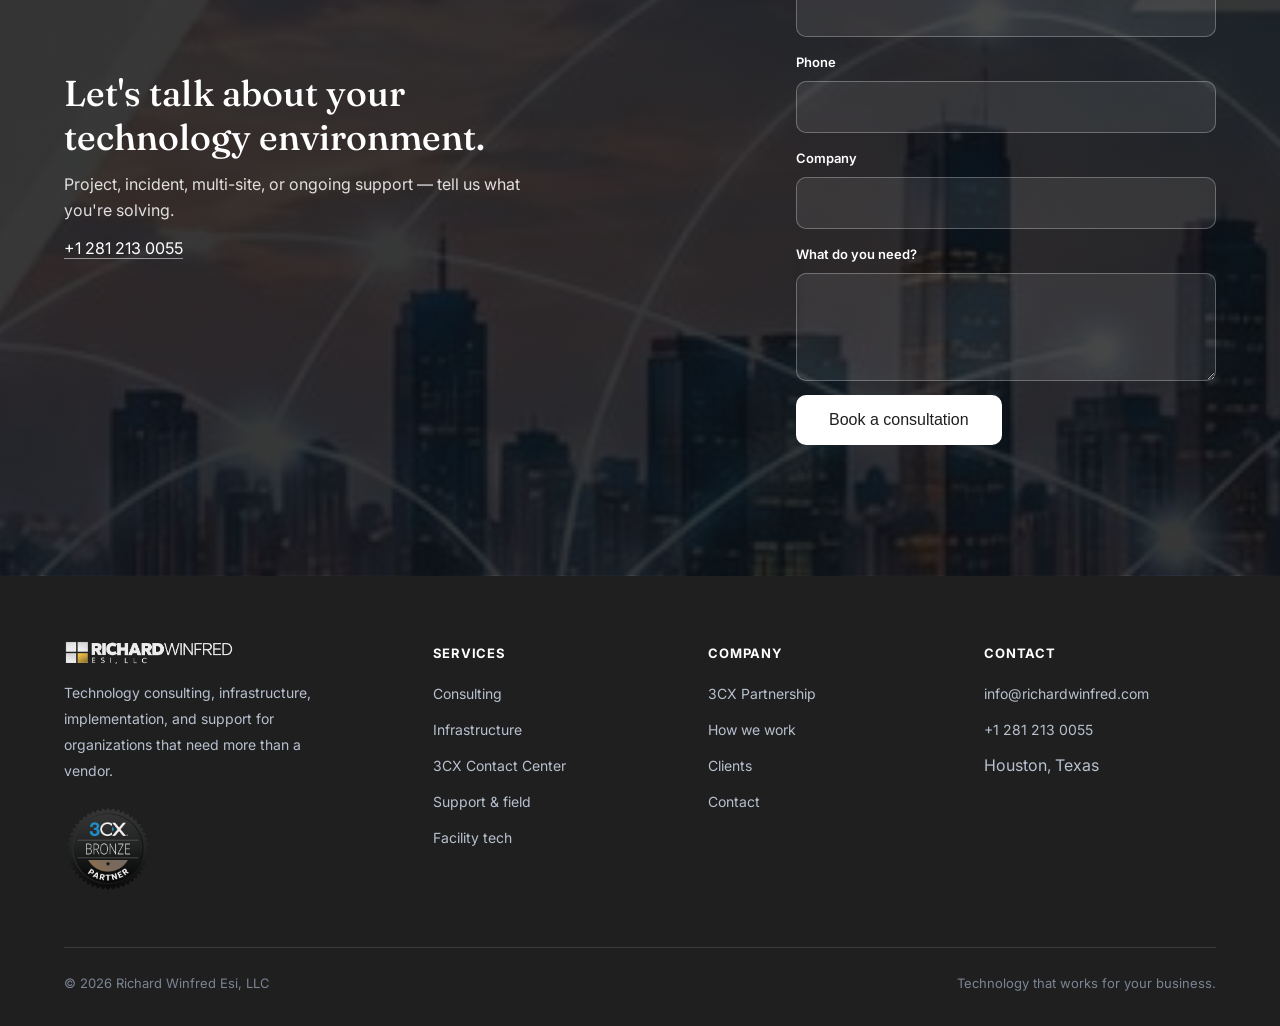
==== commit f6ab7b27: "Make client name sizes clearly small, medium, and large Bump the trust-cloud type scale to 14 / 22 /" ====
--- a/index.html
+++ b/index.html
@@ -17,7 +17,7 @@
 <link rel="preconnect" href="https://fonts.googleapis.com">
 <link rel="preconnect" href="https://fonts.gstatic.com" crossorigin>
 <link href="https://fonts.googleapis.com/css2?family=Fraunces:opsz,wght@9..144,400;9..144,500&family=Inter:wght@400;500;600&display=swap" rel="stylesheet">
-<link rel="stylesheet" href="assets/css/style.css"></head><body>
+<link rel="stylesheet" href="assets/css/style.css?v=clients2"></head><body>
 <a class="skip" href="#content">Skip to content</a>
 
 <header><div class="wrap nav">
--- a/assets/css/style.css
+++ b/assets/css/style.css
@@ -48,20 +48,21 @@
 .pstrip img{width:100%;height:280px;object-fit:cover;display:block;transition:transform .4s ease}
 .pstrip figure:hover img{transform:scale(1.04)}
 .pstrip figcaption{position:absolute;left:0;right:0;bottom:0;background:linear-gradient(transparent,rgba(0,0,0,.78));color:#fff;font-size:14px;font-weight:500;padding:38px 20px 16px}
-.trust{padding:52px 0;background:var(--muted);border-block:1px solid var(--line)}
-.trust> .wrap > p{font-size:13px;text-align:center;margin-bottom:28px;color:var(--ink2)}
-.trust-list{display:flex;flex-wrap:wrap;justify-content:center;align-items:baseline;gap:22px 40px;max-width:1080px;margin:0 auto}
-.client{display:inline-flex;flex-direction:column;align-items:center;text-align:center;font-family:"Fraunces",serif;font-weight:500;color:#9ca3af;line-height:1.15;transition:color .2s,transform .2s}
+.trust{padding:56px 0;background:var(--muted);border-block:1px solid var(--line)}
+.trust> .wrap > p{font-size:13px;text-align:center;margin-bottom:32px;color:var(--ink2)}
+.trust-list{display:flex;flex-wrap:wrap;justify-content:center;align-items:baseline;gap:28px 48px;max-width:1100px;margin:0 auto}
+.client{display:inline-flex;flex-direction:column;align-items:center;text-align:center;font-family:"Fraunces",serif;font-weight:500;color:#9ca3af;line-height:1.1;transition:color .2s,transform .2s}
 .client:hover{color:var(--ink);transform:translateY(-2px)}
-.client .loc{font-family:"Inter",system-ui,sans-serif;font-size:.52em;font-weight:500;letter-spacing:.06em;text-transform:uppercase;opacity:.72;margin-top:.4em;line-height:1.2}
-.client.sz-sm{font-size:13px}
-.client.sz-md{font-size:17px}
-.client.sz-lg{font-size:23px}
+.client .loc{font-family:"Inter",system-ui,sans-serif;font-size:11px;font-weight:500;letter-spacing:.08em;text-transform:uppercase;opacity:.7;margin-top:.45em;line-height:1.2}
+.client.sz-sm{font-size:14px;color:#b0b6bf}
+.client.sz-md{font-size:22px;color:#8b929e}
+.client.sz-lg{font-size:36px;color:#6b7280}
 @media(max-width:640px){
-  .trust-list{gap:16px 22px}
-  .client.sz-sm{font-size:12px}
-  .client.sz-md{font-size:15px}
-  .client.sz-lg{font-size:19px}
+  .trust-list{gap:20px 28px}
+  .client.sz-sm{font-size:13px}
+  .client.sz-md{font-size:18px}
+  .client.sz-lg{font-size:28px}
+  .client .loc{font-size:10px}
 }
 .cards{display:grid;grid-template-columns:repeat(3,1fr);gap:24px;margin-top:56px}
 .card{border:1px solid var(--line);border-radius:12px;padding:28px;background:#fff;transition:all .2s;position:relative;overflow:hidden}
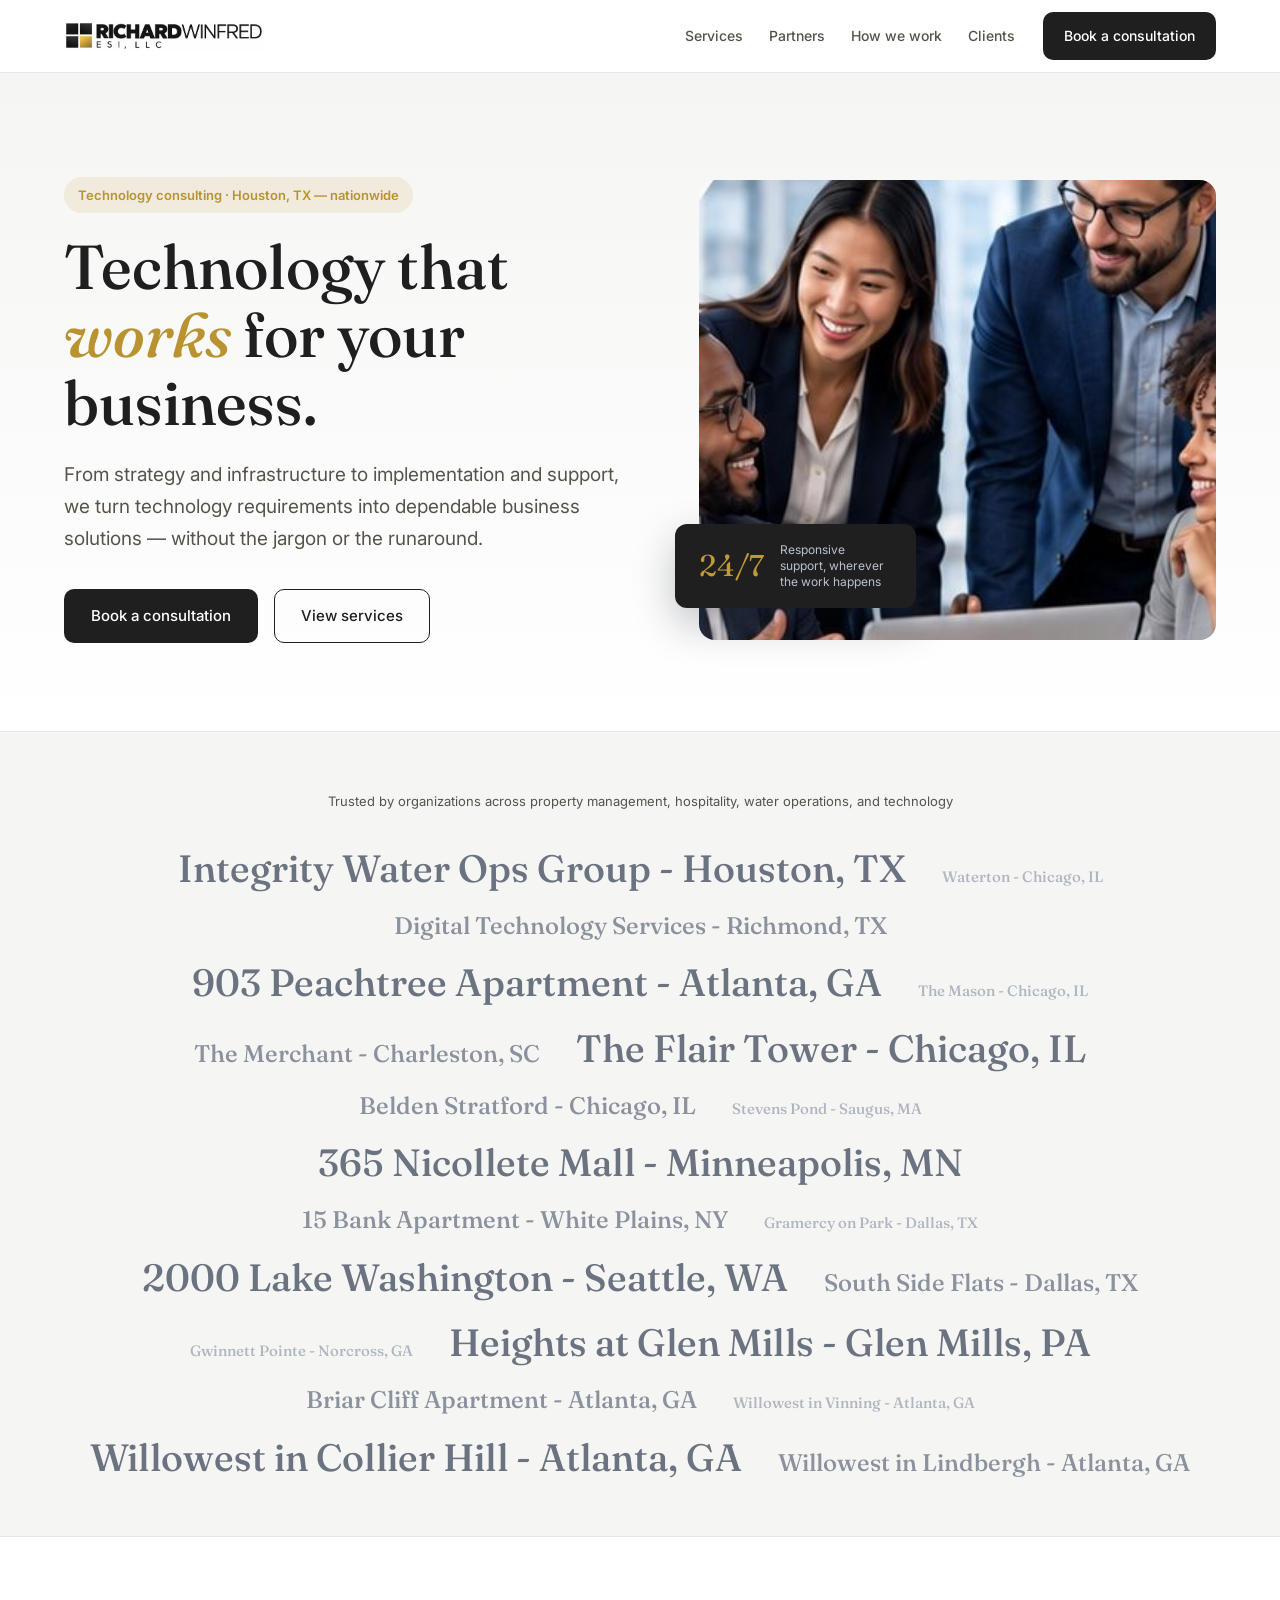
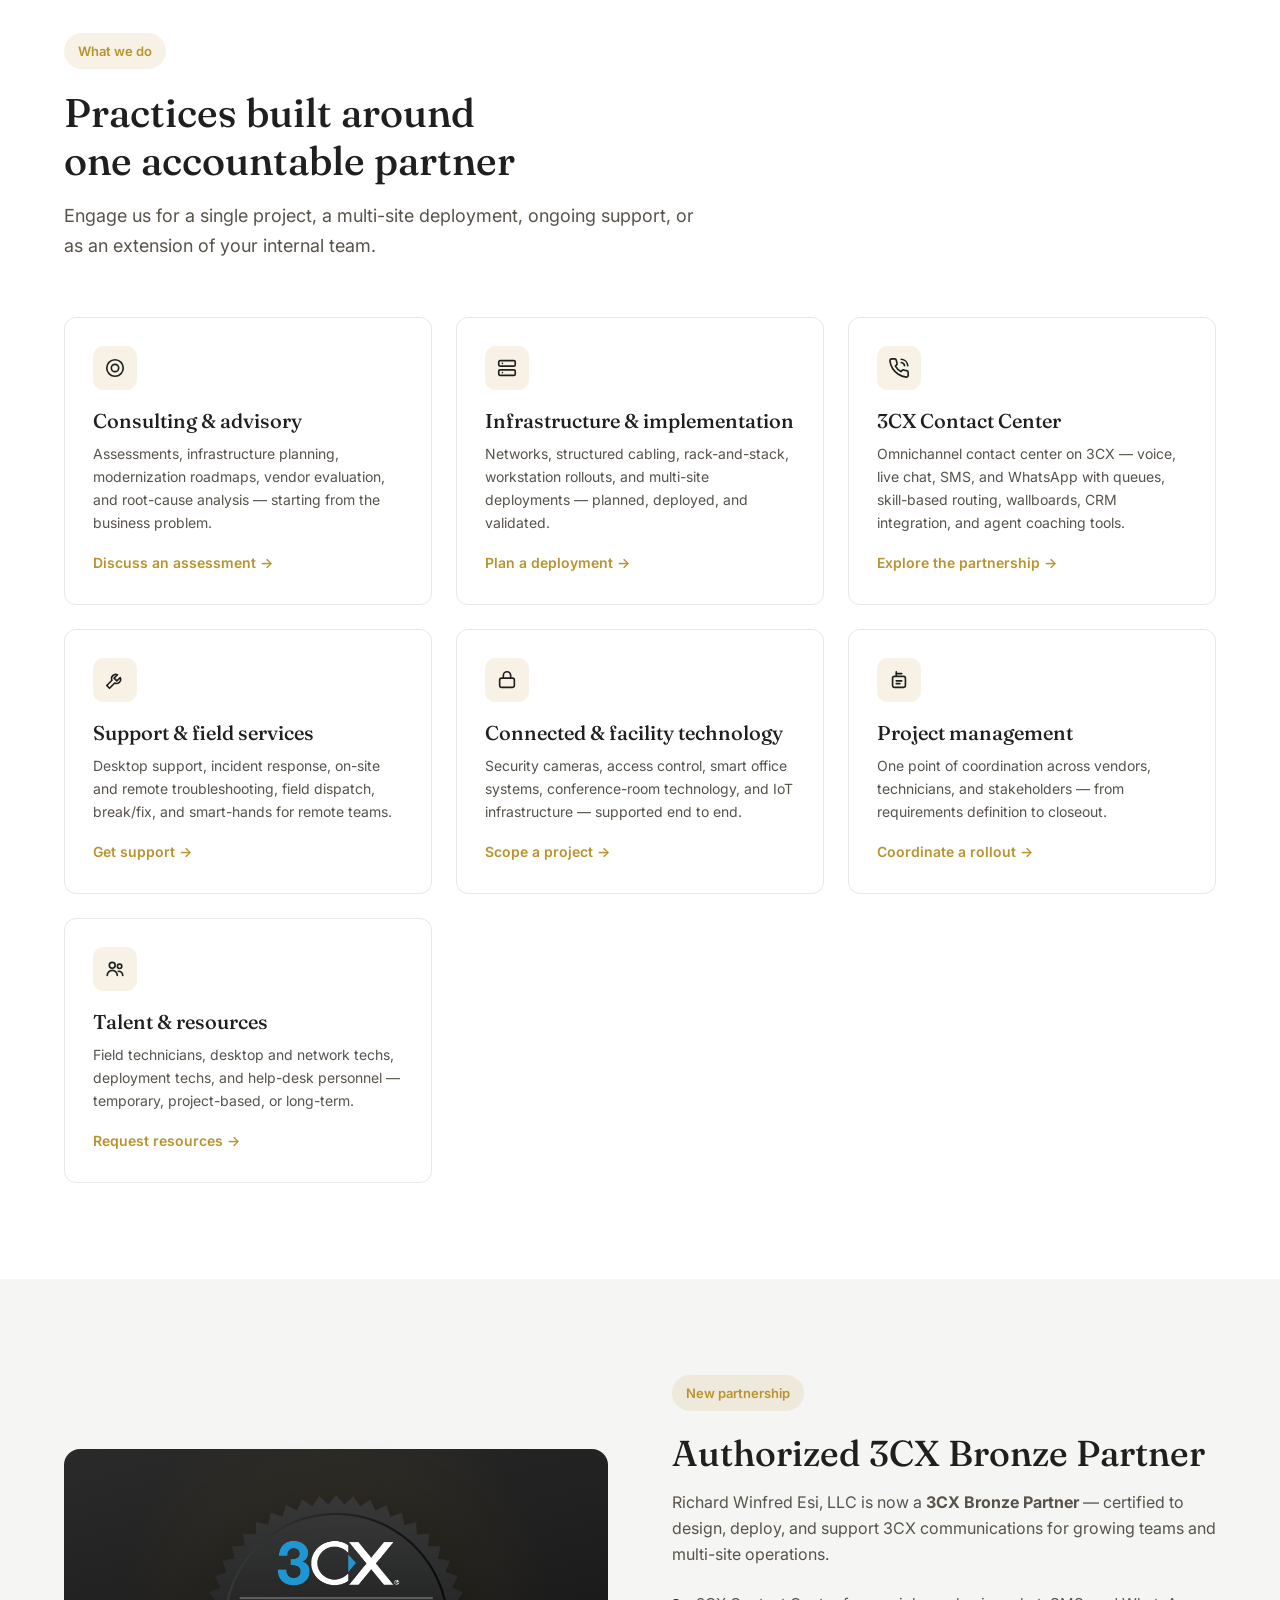
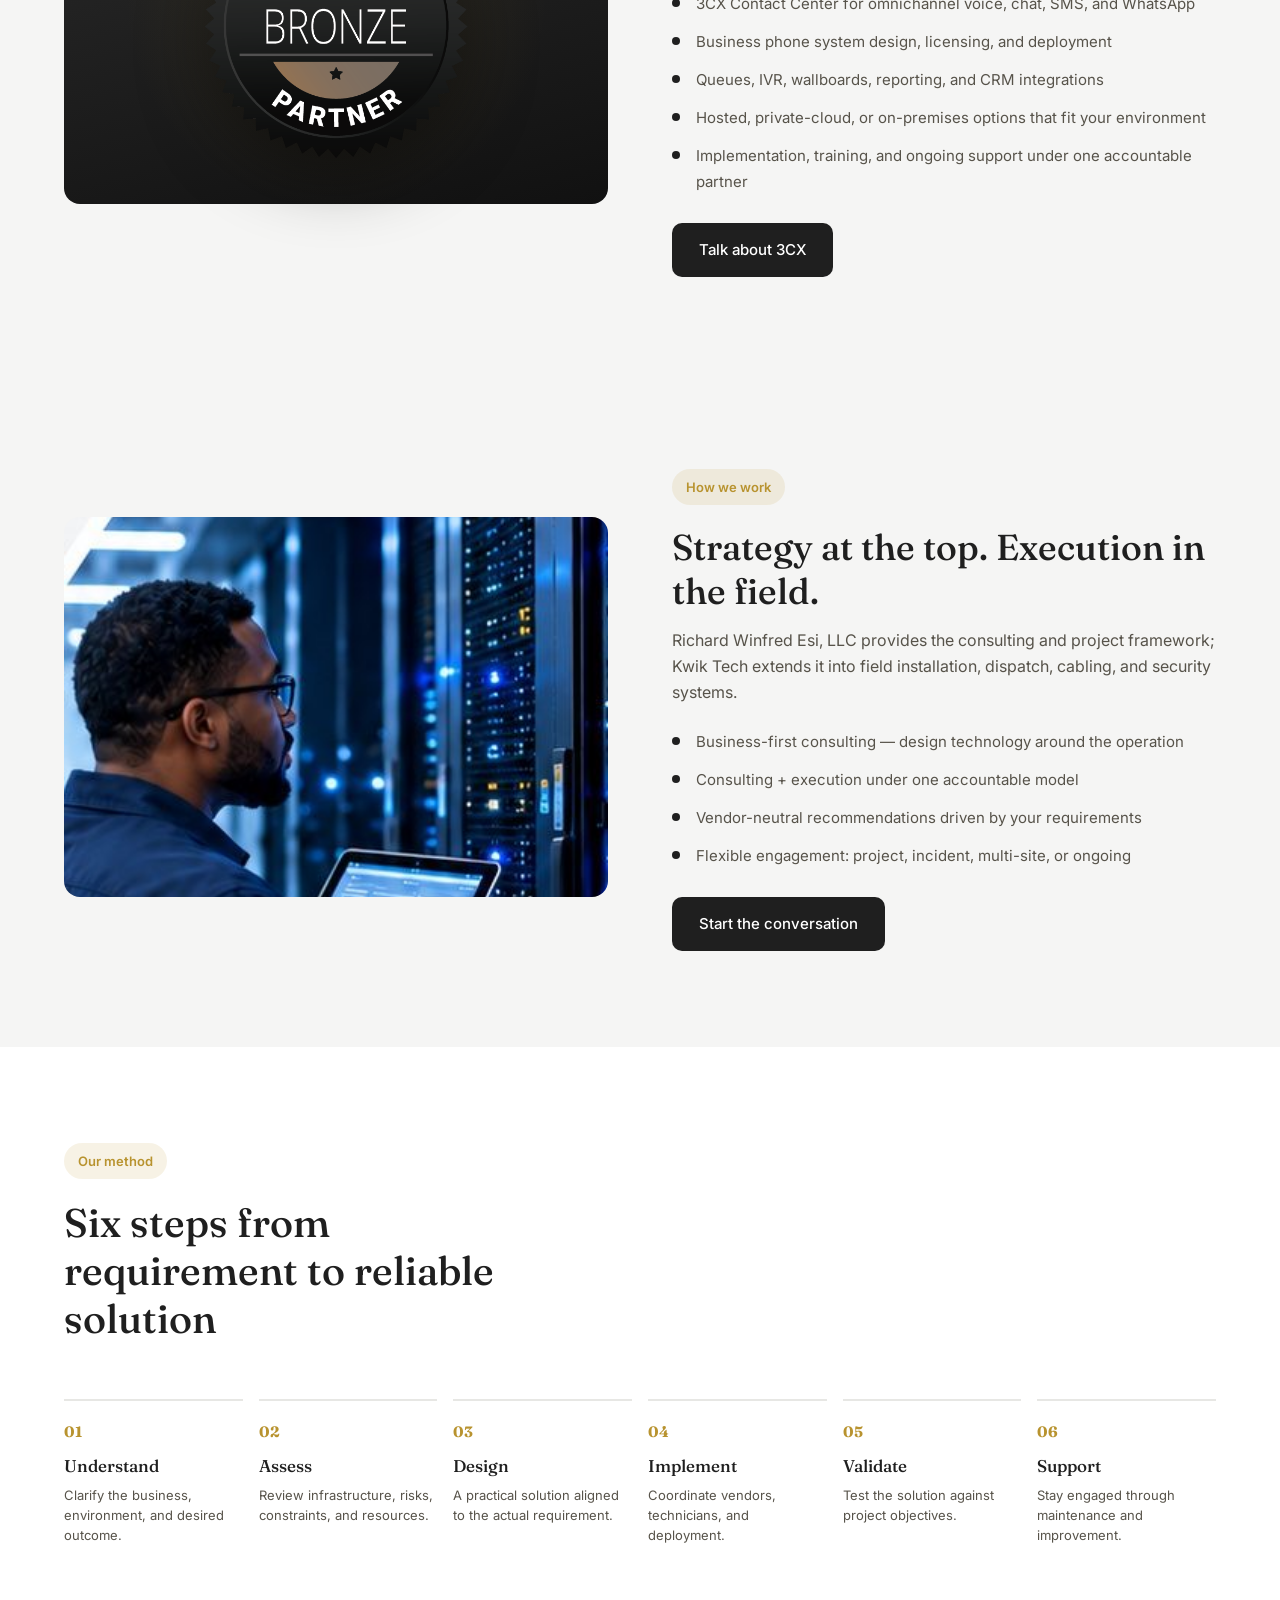
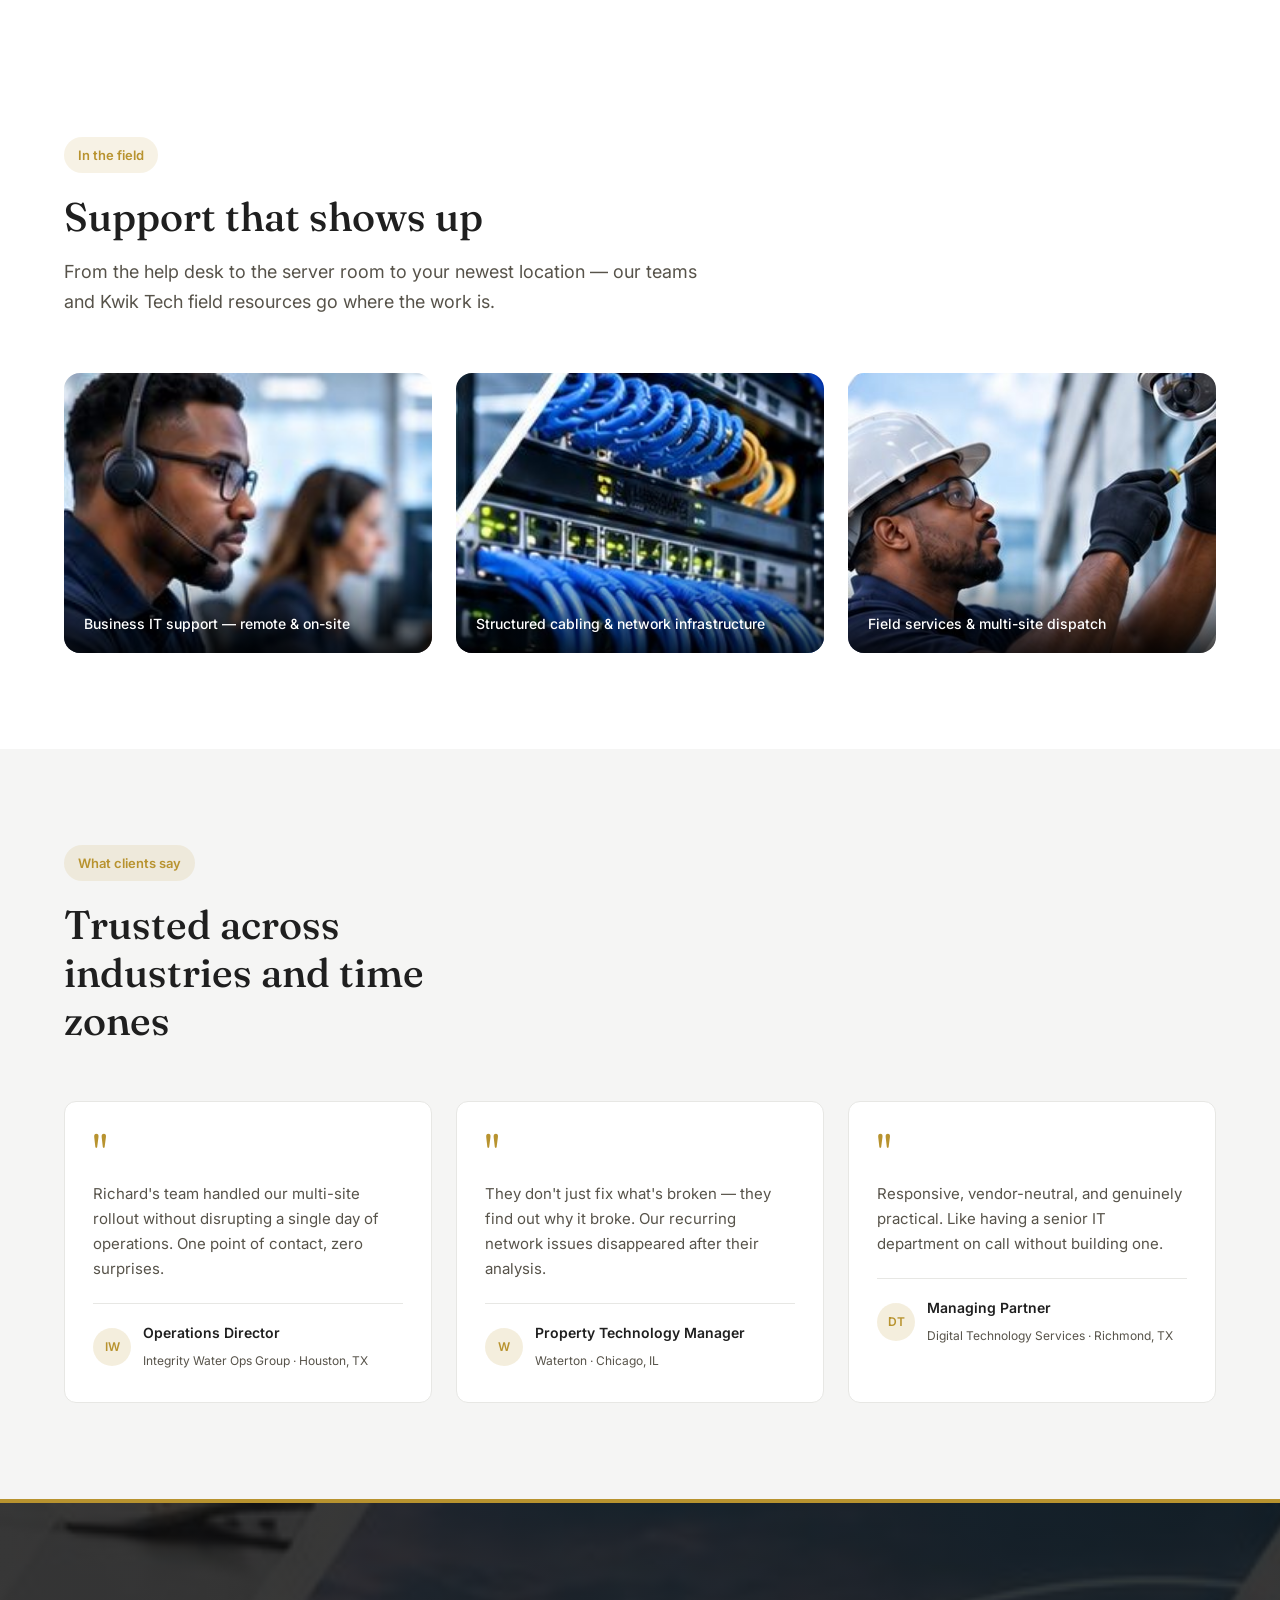
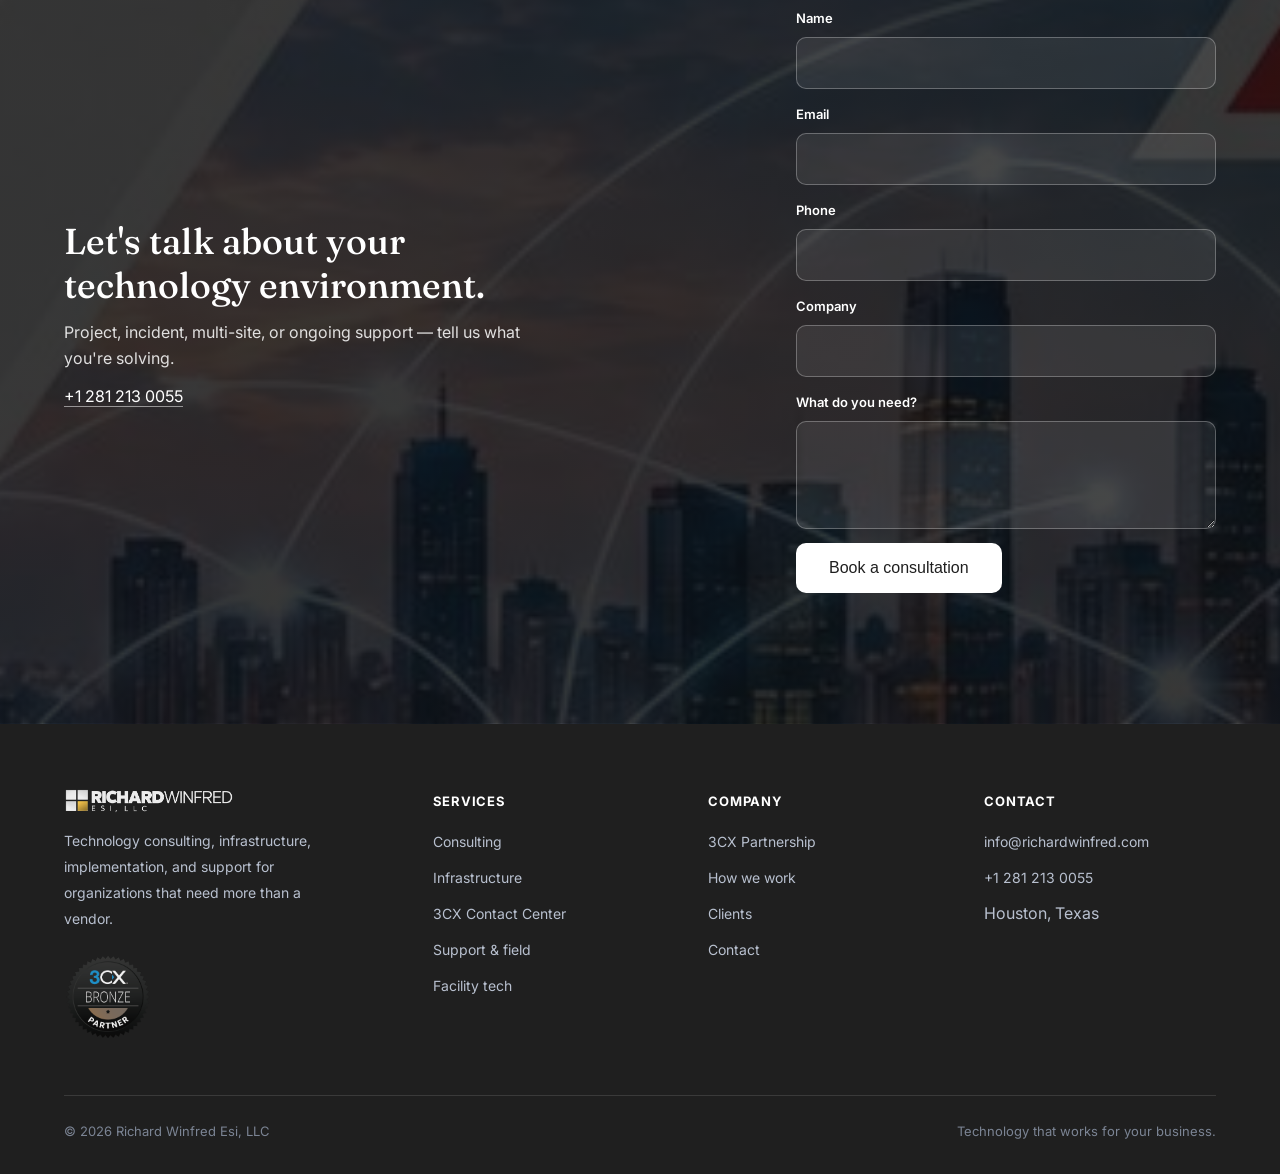
==== commit ef1e26fb: "Fix client labels: add dash before city and stronger size scale Put "Name - City, ST" in the markup " ====
--- a/index.html
+++ b/index.html
@@ -17,7 +17,7 @@
 <link rel="preconnect" href="https://fonts.googleapis.com">
 <link rel="preconnect" href="https://fonts.gstatic.com" crossorigin>
 <link href="https://fonts.googleapis.com/css2?family=Fraunces:opsz,wght@9..144,400;9..144,500&family=Inter:wght@400;500;600&display=swap" rel="stylesheet">
-<link rel="stylesheet" href="assets/css/style.css?v=clients2"></head><body>
+<link rel="stylesheet" href="assets/css/style.css?v=clients3"></head><body>
 <a class="skip" href="#content">Skip to content</a>
 
 <header><div class="wrap nav">
@@ -45,26 +45,26 @@
 <div class="trust" id="clients"><div class="wrap reveal">
   <p>Trusted by organizations across property management, hospitality, water operations, and technology</p>
   <div class="trust-list" role="list">
-    <span class="client sz-lg" role="listitem">Integrity Water Ops Group<span class="loc">Houston, TX</span></span>
-    <span class="client sz-sm" role="listitem">Waterton<span class="loc">Chicago, IL</span></span>
-    <span class="client sz-md" role="listitem">Digital Technology Services<span class="loc">Richmond, TX</span></span>
-    <span class="client sz-lg" role="listitem">903 Peachtree Apartment<span class="loc">Atlanta, GA</span></span>
-    <span class="client sz-sm" role="listitem">The Mason<span class="loc">Chicago, IL</span></span>
-    <span class="client sz-md" role="listitem">The Merchant<span class="loc">Charleston, SC</span></span>
-    <span class="client sz-lg" role="listitem">The Flair Tower<span class="loc">Chicago, IL</span></span>
-    <span class="client sz-md" role="listitem">Belden Stratford<span class="loc">Chicago, IL</span></span>
-    <span class="client sz-sm" role="listitem">Stevens Pond<span class="loc">Saugus, MA</span></span>
-    <span class="client sz-lg" role="listitem">365 Nicollete Mall<span class="loc">Minneapolis, MN</span></span>
-    <span class="client sz-md" role="listitem">15 Bank Apartment<span class="loc">White Plains, NY</span></span>
-    <span class="client sz-sm" role="listitem">Gramercy on Park<span class="loc">Dallas, TX</span></span>
-    <span class="client sz-lg" role="listitem">2000 Lake Washington<span class="loc">Seattle, WA</span></span>
-    <span class="client sz-md" role="listitem">South Side Flats<span class="loc">Dallas, TX</span></span>
-    <span class="client sz-sm" role="listitem">Gwinnett Pointe<span class="loc">Norcross, GA</span></span>
-    <span class="client sz-lg" role="listitem">Heights at Glen Mills<span class="loc">Glen Mills, PA</span></span>
-    <span class="client sz-md" role="listitem">Briar Cliff Apartment<span class="loc">Atlanta, GA</span></span>
-    <span class="client sz-sm" role="listitem">Willowest in Vinning<span class="loc">Atlanta, GA</span></span>
-    <span class="client sz-lg" role="listitem">Willowest in Collier Hill<span class="loc">Atlanta, GA</span></span>
-    <span class="client sz-md" role="listitem">Willowest in Lindbergh<span class="loc">Atlanta, GA</span></span>
+    <span class="client sz-lg" role="listitem">Integrity Water Ops Group - Houston, TX</span>
+    <span class="client sz-sm" role="listitem">Waterton - Chicago, IL</span>
+    <span class="client sz-md" role="listitem">Digital Technology Services - Richmond, TX</span>
+    <span class="client sz-lg" role="listitem">903 Peachtree Apartment - Atlanta, GA</span>
+    <span class="client sz-sm" role="listitem">The Mason - Chicago, IL</span>
+    <span class="client sz-md" role="listitem">The Merchant - Charleston, SC</span>
+    <span class="client sz-lg" role="listitem">The Flair Tower - Chicago, IL</span>
+    <span class="client sz-md" role="listitem">Belden Stratford - Chicago, IL</span>
+    <span class="client sz-sm" role="listitem">Stevens Pond - Saugus, MA</span>
+    <span class="client sz-lg" role="listitem">365 Nicollete Mall - Minneapolis, MN</span>
+    <span class="client sz-md" role="listitem">15 Bank Apartment - White Plains, NY</span>
+    <span class="client sz-sm" role="listitem">Gramercy on Park - Dallas, TX</span>
+    <span class="client sz-lg" role="listitem">2000 Lake Washington - Seattle, WA</span>
+    <span class="client sz-md" role="listitem">South Side Flats - Dallas, TX</span>
+    <span class="client sz-sm" role="listitem">Gwinnett Pointe - Norcross, GA</span>
+    <span class="client sz-lg" role="listitem">Heights at Glen Mills - Glen Mills, PA</span>
+    <span class="client sz-md" role="listitem">Briar Cliff Apartment - Atlanta, GA</span>
+    <span class="client sz-sm" role="listitem">Willowest in Vinning - Atlanta, GA</span>
+    <span class="client sz-lg" role="listitem">Willowest in Collier Hill - Atlanta, GA</span>
+    <span class="client sz-md" role="listitem">Willowest in Lindbergh - Atlanta, GA</span>
   </div>
 </div></div>
 
--- a/assets/css/style.css
+++ b/assets/css/style.css
@@ -50,19 +50,18 @@
 .pstrip figcaption{position:absolute;left:0;right:0;bottom:0;background:linear-gradient(transparent,rgba(0,0,0,.78));color:#fff;font-size:14px;font-weight:500;padding:38px 20px 16px}
 .trust{padding:56px 0;background:var(--muted);border-block:1px solid var(--line)}
 .trust> .wrap > p{font-size:13px;text-align:center;margin-bottom:32px;color:var(--ink2)}
-.trust-list{display:flex;flex-wrap:wrap;justify-content:center;align-items:baseline;gap:28px 48px;max-width:1100px;margin:0 auto}
-.client{display:inline-flex;flex-direction:column;align-items:center;text-align:center;font-family:"Fraunces",serif;font-weight:500;color:#9ca3af;line-height:1.1;transition:color .2s,transform .2s}
-.client:hover{color:var(--ink);transform:translateY(-2px)}
-.client .loc{font-family:"Inter",system-ui,sans-serif;font-size:11px;font-weight:500;letter-spacing:.08em;text-transform:uppercase;opacity:.7;margin-top:.45em;line-height:1.2}
-.client.sz-sm{font-size:14px;color:#b0b6bf}
-.client.sz-md{font-size:22px;color:#8b929e}
-.client.sz-lg{font-size:36px;color:#6b7280}
+.trust-list{display:flex;flex-wrap:wrap;justify-content:center;align-items:baseline;gap:20px 36px;max-width:1100px;margin:0 auto}
+.trust-list .client{display:inline-block;font-family:"Fraunces",serif;font-weight:500;line-height:1.2;white-space:nowrap;transition:color .2s,transform .2s}
+.trust-list .client:hover{color:var(--ink);transform:translateY(-2px)}
+.trust-list .client.sz-sm{font-size:15px;color:#b0b6bf}
+.trust-list .client.sz-md{font-size:24px;color:#8b929e}
+.trust-list .client.sz-lg{font-size:38px;color:#6b7280}
 @media(max-width:640px){
-  .trust-list{gap:20px 28px}
-  .client.sz-sm{font-size:13px}
-  .client.sz-md{font-size:18px}
-  .client.sz-lg{font-size:28px}
-  .client .loc{font-size:10px}
+  .trust-list{gap:14px 22px}
+  .trust-list .client{white-space:normal;text-align:center}
+  .trust-list .client.sz-sm{font-size:14px}
+  .trust-list .client.sz-md{font-size:20px}
+  .trust-list .client.sz-lg{font-size:30px}
 }
 .cards{display:grid;grid-template-columns:repeat(3,1fr);gap:24px;margin-top:56px}
 .card{border:1px solid var(--line);border-radius:12px;padding:28px;background:#fff;transition:all .2s;position:relative;overflow:hidden}
